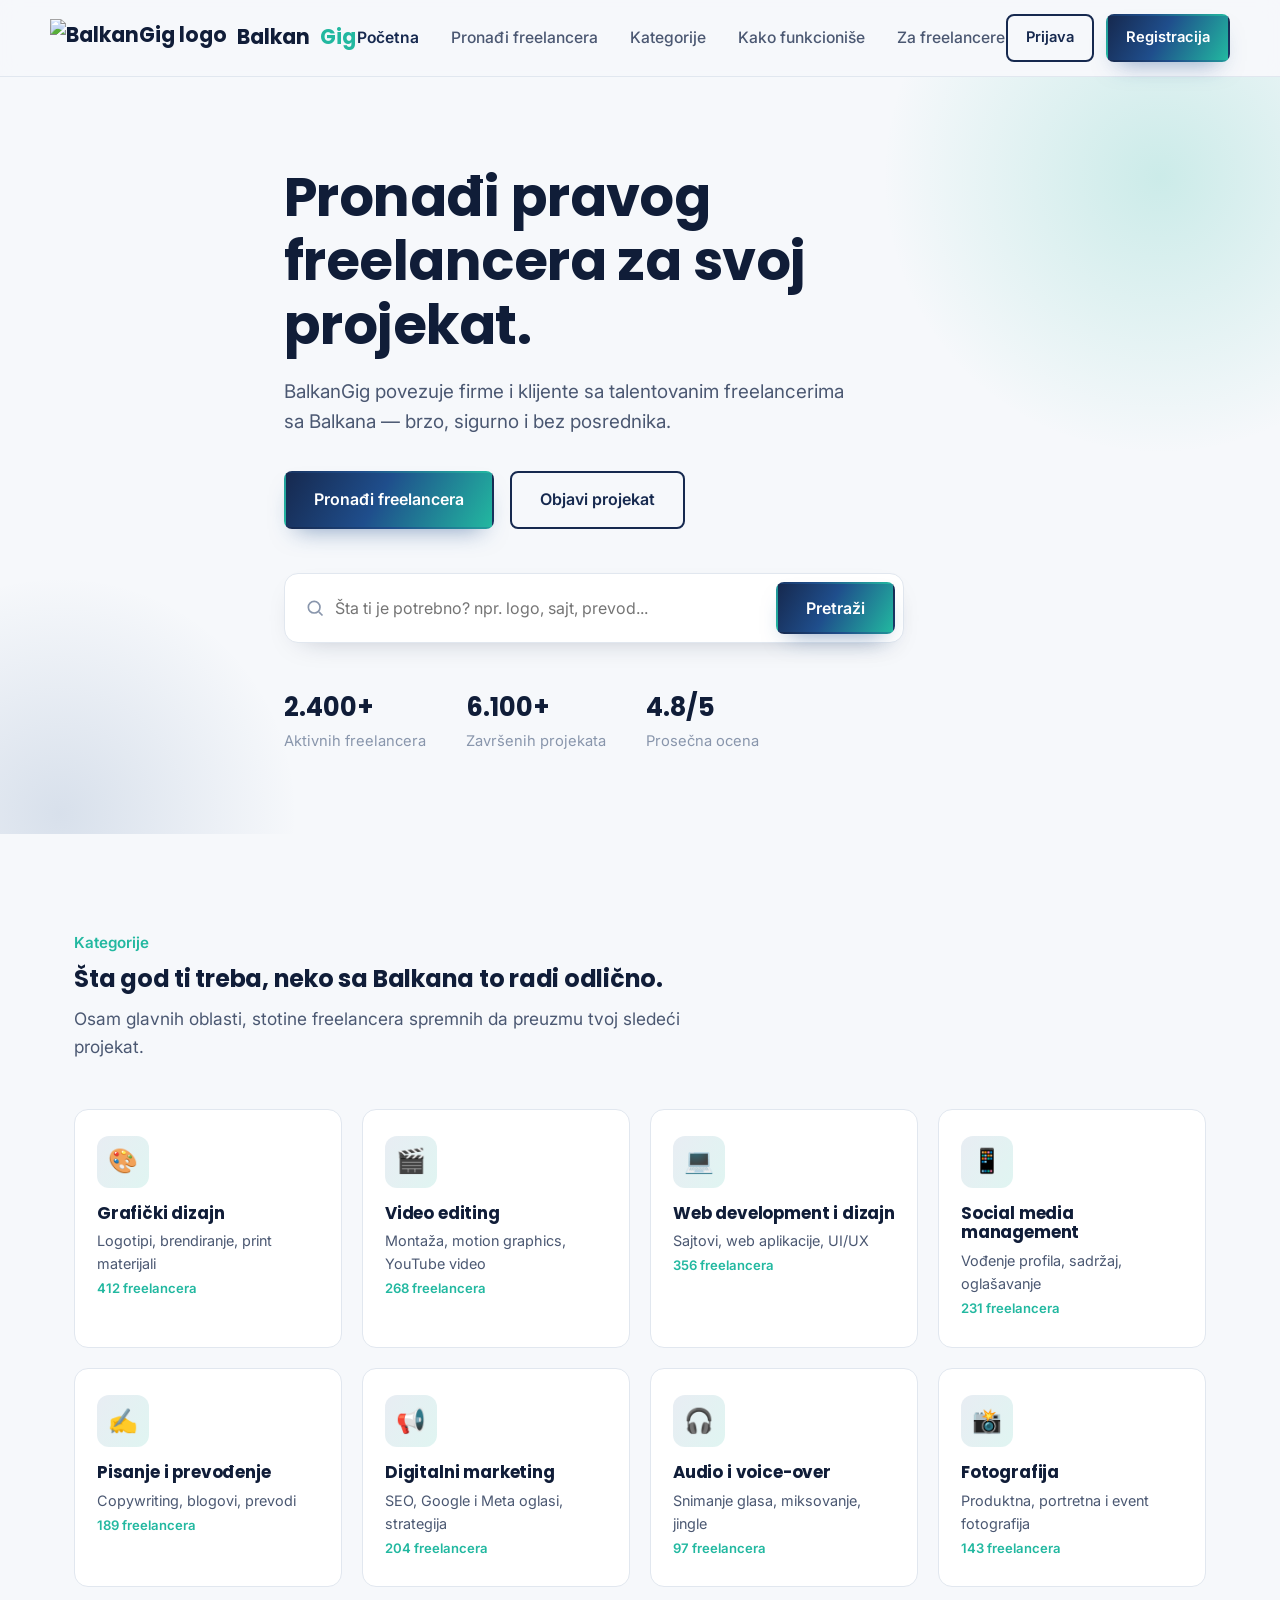
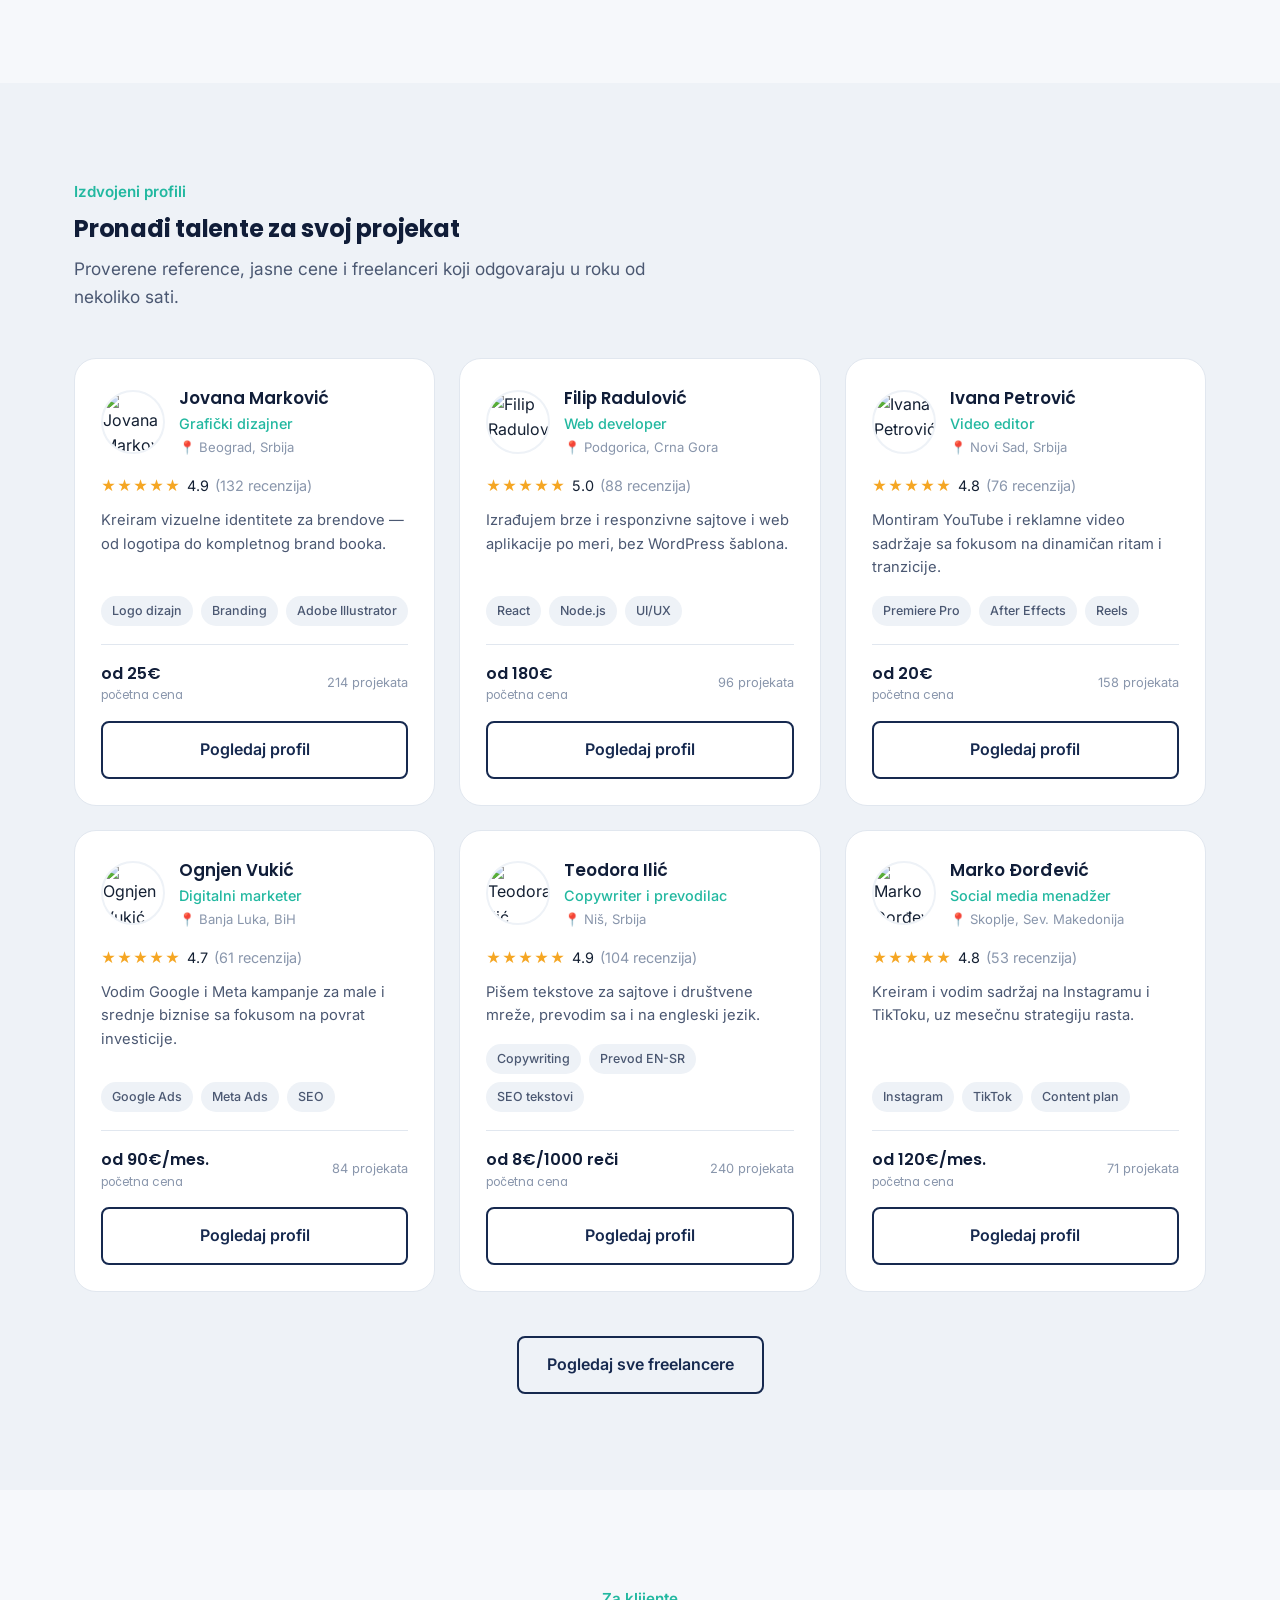
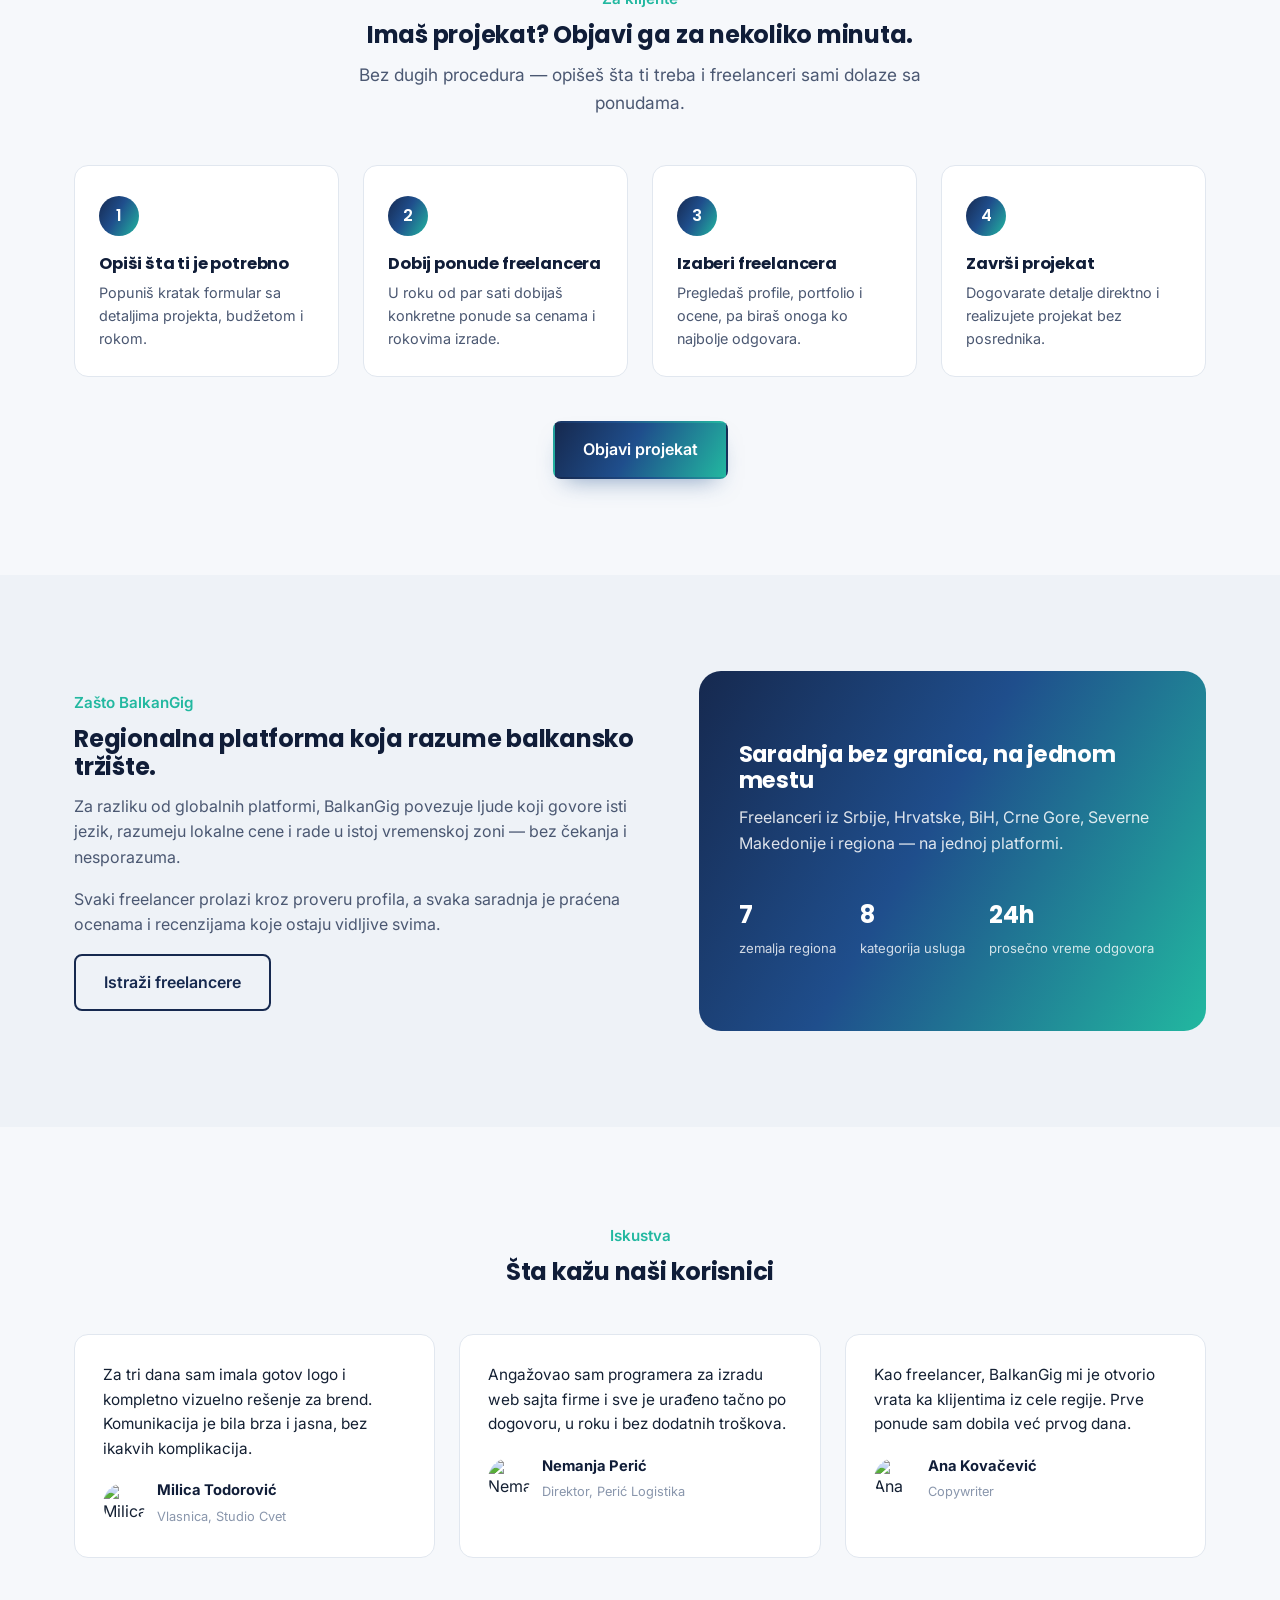
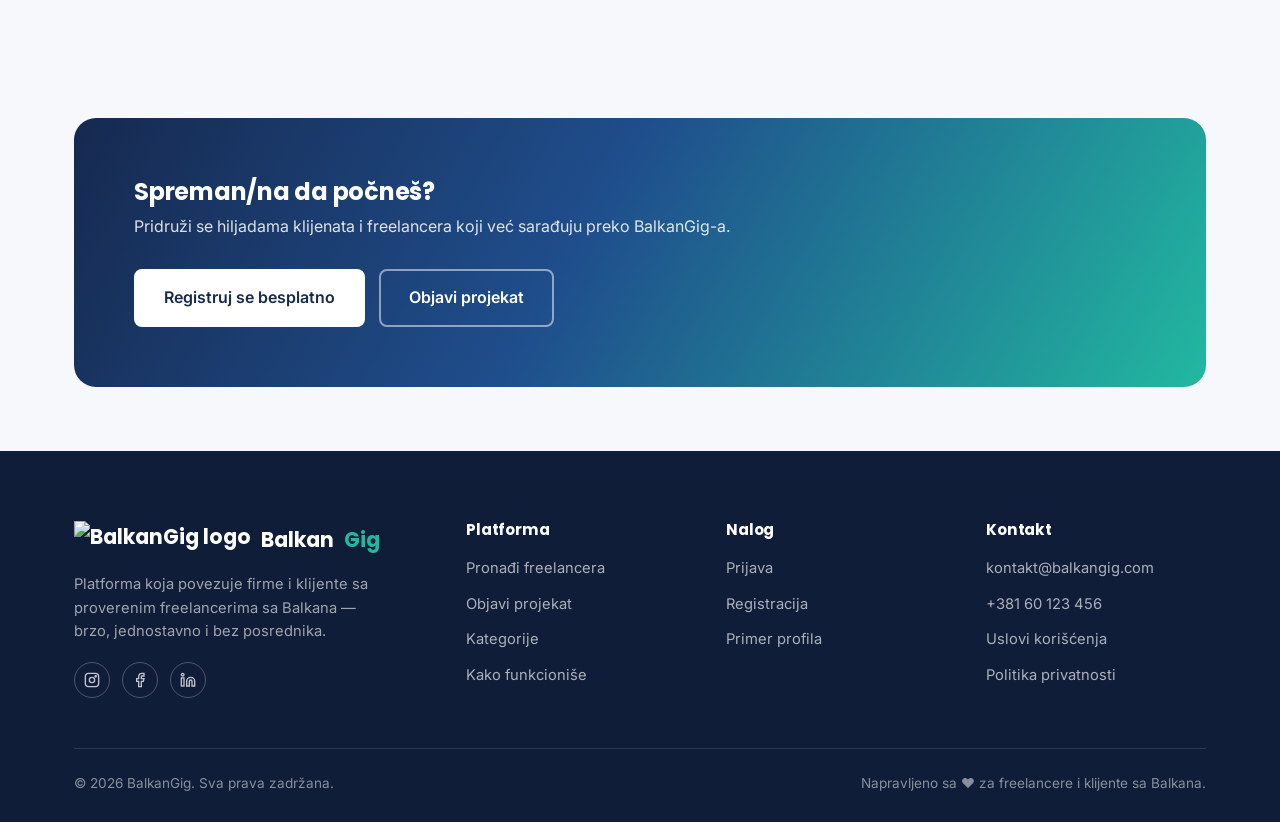
==== index.html @ bba0b4d0 "Add files via upload" ====
<!DOCTYPE html>
<html lang="sr">
<head>
<meta charset="UTF-8">
<meta name="viewport" content="width=device-width, initial-scale=1.0">
<title>BalkanGig — Pronađi pravog freelancera za svoj projekat</title>
<meta name="description" content="BalkanGig povezuje firme i klijente sa talentovanim freelancerima sa Balkana. Grafički dizajn, web development, marketing i mnogo više.">
<link rel="icon" href="assets/logo.jpg">
<link rel="preconnect" href="https://fonts.googleapis.com">
<link href="https://fonts.googleapis.com/css2?family=Inter:wght@400;500;600;700&family=Poppins:wght@500;600;700&display=swap" rel="stylesheet">
<link rel="stylesheet" href="style.css">
</head>
<body>

<header class="site-header">
  <div class="container nav">
    <a href="index.html" class="brand"><img src="assets/logo.jpg" alt="BalkanGig logo">Balkan<span>Gig</span></a>
    <nav class="nav-links">
      <a href="index.html" class="active">Početna</a>
      <a href="pronadji-freelancera.html">Pronađi freelancera</a>
      <a href="index.html#kategorije">Kategorije</a>
      <a href="index.html#kako-funkcionise">Kako funkcioniše</a>
      <a href="index.html#za-freelancere">Za freelancere</a>
    </nav>
    <div class="nav-actions">
      <a href="prijava.html" class="btn btn-outline btn-sm">Prijava</a>
      <a href="registracija.html" class="btn btn-primary btn-sm">Registracija</a>
    </div>
    <button class="hamburger" id="hamburgerBtn" aria-label="Otvori meni">
      <span></span><span></span><span></span>
    </button>
  </div>
</header>

<div class="mobile-nav" id="mobileNav">
  <div class="mobile-nav-top">
    <a href="index.html" class="brand"><img src="assets/logo.jpg" alt="BalkanGig logo">Balkan<span>Gig</span></a>
    <button class="mobile-nav-close" id="mobileNavClose" aria-label="Zatvori meni">&times;</button>
  </div>
  <a href="index.html">Početna</a>
  <a href="pronadji-freelancera.html">Pronađi freelancera</a>
  <a href="index.html#kategorije">Kategorije</a>
  <a href="index.html#kako-funkcionise">Kako funkcioniše</a>
  <a href="index.html#za-freelancere">Za freelancere</a>
  <div class="nav-actions">
    <a href="prijava.html" class="btn btn-outline">Prijava</a>
    <a href="registracija.html" class="btn btn-primary">Registracija</a>
  </div>
</div>

<!-- HERO -->
<section class="hero">
  <div class="container hero-inner">
    <h1>Pronađi pravog freelancera za svoj projekat.</h1>
    <p class="lead">BalkanGig povezuje firme i klijente sa talentovanim freelancerima sa Balkana — brzo, sigurno i bez posrednika.</p>
    <div class="hero-ctas">
      <a href="pronadji-freelancera.html" class="btn btn-primary">Pronađi freelancera</a>
      <a href="objavi-projekat.html" class="btn btn-outline">Objavi projekat</a>
    </div>
    <form class="search-box" id="heroSearchForm">
      <svg width="20" height="20" viewBox="0 0 24 24" fill="none" stroke="currentColor" stroke-width="2"><circle cx="11" cy="11" r="7"/><line x1="21" y1="21" x2="16.65" y2="16.65"/></svg>
      <input type="text" id="heroSearchInput" placeholder="Šta ti je potrebno? npr. logo, sajt, prevod...">
      <button type="submit" class="btn btn-primary">Pretraži</button>
    </form>
    <div class="hero-stats">
      <div><strong>2.400+</strong><span>Aktivnih freelancera</span></div>
      <div><strong>6.100+</strong><span>Završenih projekata</span></div>
      <div><strong>4.8/5</strong><span>Prosečna ocena</span></div>
    </div>
  </div>
</section>

<!-- KATEGORIJE -->
<section class="section" id="kategorije">
  <div class="container">
    <div class="section-head">
      <span class="kicker">Kategorije</span>
      <h2>Šta god ti treba, neko sa Balkana to radi odlično.</h2>
      <p>Osam glavnih oblasti, stotine freelancera spremnih da preuzmu tvoj sledeći projekat.</p>
    </div>
    <div class="cat-grid" id="categoryGrid">
      <!-- popunjeno iz script.js -->
    </div>
  </div>
</section>

<!-- FREELANCERI -->
<section class="section bg-alt" id="za-freelancere">
  <div class="container">
    <div class="section-head">
      <span class="kicker">Izdvojeni profili</span>
      <h2>Pronađi talente za svoj projekat</h2>
      <p>Proverene reference, jasne cene i freelanceri koji odgovaraju u roku od nekoliko sati.</p>
    </div>
    <div class="freelancer-grid" id="freelancerGrid">
      <!-- popunjeno iz script.js -->
    </div>
    <div class="grid-cta">
      <a href="pronadji-freelancera.html" class="btn btn-outline">Pogledaj sve freelancere</a>
    </div>
  </div>
</section>

<!-- KAKO FUNKCIONIŠE -->
<section class="section" id="kako-funkcionise">
  <div class="container">
    <div class="section-head center">
      <span class="kicker">Za klijente</span>
      <h2>Imaš projekat? Objavi ga za nekoliko minuta.</h2>
      <p>Bez dugih procedura — opišeš šta ti treba i freelanceri sami dolaze sa ponudama.</p>
    </div>
    <div class="steps">
      <div class="step-card">
        <div class="step-num">1</div>
        <h3>Opiši šta ti je potrebno</h3>
        <p>Popuniš kratak formular sa detaljima projekta, budžetom i rokom.</p>
      </div>
      <div class="step-card">
        <div class="step-num">2</div>
        <h3>Dobij ponude freelancera</h3>
        <p>U roku od par sati dobijaš konkretne ponude sa cenama i rokovima izrade.</p>
      </div>
      <div class="step-card">
        <div class="step-num">3</div>
        <h3>Izaberi freelancera</h3>
        <p>Pregledaš profile, portfolio i ocene, pa biraš onoga ko najbolje odgovara.</p>
      </div>
      <div class="step-card">
        <div class="step-num">4</div>
        <h3>Završi projekat</h3>
        <p>Dogovarate detalje direktno i realizujete projekat bez posrednika.</p>
      </div>
    </div>
    <div class="grid-cta">
      <a href="objavi-projekat.html" class="btn btn-primary">Objavi projekat</a>
    </div>
  </div>
</section>

<!-- SPLIT: zašto BalkanGig -->
<section class="section bg-alt">
  <div class="container split">
    <div>
      <span class="kicker">Zašto BalkanGig</span>
      <h2>Regionalna platforma koja razume balkansko tržište.</h2>
      <p>Za razliku od globalnih platformi, BalkanGig povezuje ljude koji govore isti jezik, razumeju lokalne cene i rade u istoj vremenskoj zoni — bez čekanja i nesporazuma.</p>
      <p>Svaki freelancer prolazi kroz proveru profila, a svaka saradnja je praćena ocenama i recenzijama koje ostaju vidljive svima.</p>
      <a href="pronadji-freelancera.html" class="btn btn-outline">Istraži freelancere</a>
    </div>
    <div class="split-media">
      <h3>Saradnja bez granica, na jednom mestu</h3>
      <p>Freelanceri iz Srbije, Hrvatske, BiH, Crne Gore, Severne Makedonije i regiona — na jednoj platformi.</p>
      <div class="mini-stat-row">
        <div class="mini-stat"><strong>7</strong><span>zemalja regiona</span></div>
        <div class="mini-stat"><strong>8</strong><span>kategorija usluga</span></div>
        <div class="mini-stat"><strong>24h</strong><span>prosečno vreme odgovora</span></div>
      </div>
    </div>
  </div>
</section>

<!-- TESTIMONIALS -->
<section class="section">
  <div class="container">
    <div class="section-head center">
      <span class="kicker">Iskustva</span>
      <h2>Šta kažu naši korisnici</h2>
    </div>
    <div class="testi-grid">
      <div class="testi-card">
        <p class="testi-quote">Za tri dana sam imala gotov logo i kompletno vizuelno rešenje za brend. Komunikacija je bila brza i jasna, bez ikakvih komplikacija.</p>
        <div class="testi-person">
          <img src="https://i.pravatar.cc/80?img=32" alt="Milica Todorović">
          <div><strong>Milica Todorović</strong><span>Vlasnica, Studio Cvet</span></div>
        </div>
      </div>
      <div class="testi-card">
        <p class="testi-quote">Angažovao sam programera za izradu web sajta firme i sve je urađeno tačno po dogovoru, u roku i bez dodatnih troškova.</p>
        <div class="testi-person">
          <img src="https://i.pravatar.cc/80?img=15" alt="Nemanja Perić">
          <div><strong>Nemanja Perić</strong><span>Direktor, Perić Logistika</span></div>
        </div>
      </div>
      <div class="testi-card">
        <p class="testi-quote">Kao freelancer, BalkanGig mi je otvorio vrata ka klijentima iz cele regije. Prve ponude sam dobila već prvog dana.</p>
        <div class="testi-person">
          <img src="https://i.pravatar.cc/80?img=47" alt="Ana Kovačević">
          <div><strong>Ana Kovačević</strong><span>Copywriter</span></div>
        </div>
      </div>
    </div>
  </div>
</section>

<!-- CTA BANNER -->
<section class="section-tight">
  <div class="container">
    <div class="cta-banner">
      <div>
        <h2>Spreman/na da počneš?</h2>
        <p>Pridruži se hiljadama klijenata i freelancera koji već sarađuju preko BalkanGig-a.</p>
      </div>
      <div style="display:flex; gap:14px; flex-wrap:wrap;">
        <a href="registracija.html" class="btn btn-light">Registruj se besplatno</a>
        <a href="objavi-projekat.html" class="btn btn-outline" style="border-color:rgba(255,255,255,0.5); color:#fff;">Objavi projekat</a>
      </div>
    </div>
  </div>
</section>

<footer class="site-footer">
  <div class="container">
    <div class="footer-grid">
      <div class="footer-brand">
        <a href="index.html" class="brand"><img src="assets/logo.jpg" alt="BalkanGig logo">Balkan<span>Gig</span></a>
        <p>Platforma koja povezuje firme i klijente sa proverenim freelancerima sa Balkana — brzo, jednostavno i bez posrednika.</p>
        <div class="socials">
          <a href="#" aria-label="Instagram">
            <svg width="16" height="16" viewBox="0 0 24 24" fill="none" stroke="currentColor" stroke-width="2"><rect x="2" y="2" width="20" height="20" rx="5"/><circle cx="12" cy="12" r="4"/><circle cx="17.5" cy="6.5" r="1"/></svg>
          </a>
          <a href="#" aria-label="Facebook">
            <svg width="16" height="16" viewBox="0 0 24 24" fill="none" stroke="currentColor" stroke-width="2"><path d="M18 2h-3a5 5 0 0 0-5 5v3H7v4h3v8h4v-8h3l1-4h-4V7a1 1 0 0 1 1-1h3z"/></svg>
          </a>
          <a href="#" aria-label="LinkedIn">
            <svg width="16" height="16" viewBox="0 0 24 24" fill="none" stroke="currentColor" stroke-width="2"><path d="M16 8a6 6 0 0 1 6 6v7h-4v-7a2 2 0 0 0-2-2 2 2 0 0 0-2 2v7h-4v-7a6 6 0 0 1 6-6z"/><rect x="2" y="9" width="4" height="12"/><circle cx="4" cy="4" r="2"/></svg>
          </a>
        </div>
      </div>
      <div class="footer-col">
        <h4>Platforma</h4>
        <ul>
          <li><a href="pronadji-freelancera.html">Pronađi freelancera</a></li>
          <li><a href="objavi-projekat.html">Objavi projekat</a></li>
          <li><a href="index.html#kategorije">Kategorije</a></li>
          <li><a href="index.html#kako-funkcionise">Kako funkcioniše</a></li>
        </ul>
      </div>
      <div class="footer-col">
        <h4>Nalog</h4>
        <ul>
          <li><a href="prijava.html">Prijava</a></li>
          <li><a href="registracija.html">Registracija</a></li>
          <li><a href="profil-freelancera.html">Primer profila</a></li>
        </ul>
      </div>
      <div class="footer-col">
        <h4>Kontakt</h4>
        <ul>
          <li><a href="mailto:kontakt@balkangig.com">kontakt@balkangig.com</a></li>
          <li><a href="tel:+38160123456">+381 60 123 456</a></li>
          <li><a href="#">Uslovi korišćenja</a></li>
          <li><a href="#">Politika privatnosti</a></li>
        </ul>
      </div>
    </div>
    <div class="footer-bottom">
      <span>© 2026 BalkanGig. Sva prava zadržana.</span>
      <span>Napravljeno sa ❤ za freelancere i klijente sa Balkana.</span>
    </div>
  </div>
</footer>

<script src="script.js"></script>
</body>
</html>
---- style.css ----
/* =========================================================
   BalkanGig — stylesheet
   Tokens su izvedeni iz logotipa: tamnoplava -> zelena
   ========================================================= */

:root {
  --navy-deep: #101d38;
  --navy: #16294f;
  --blue: #1f4e8c;
  --blue-soft: #3a6fb0;
  --teal: #22b8a0;
  --teal-light: #4fe0c4;
  --ink: #142033;
  --ink-soft: #4b5872;
  --mist: #8996ac;
  --bg: #f6f8fb;
  --bg-alt: #eef2f7;
  --line: #e1e7ef;
  --white: #ffffff;
  --gradient: linear-gradient(120deg, var(--navy) 0%, var(--blue) 45%, var(--teal) 100%);
  --gradient-soft: linear-gradient(120deg, rgba(31, 78, 140, 0.10) 0%, rgba(34, 184, 160, 0.14) 100%);
  --shadow-card: 0 10px 30px -18px rgba(16, 29, 56, 0.35);
  --shadow-lift: 0 20px 45px -20px rgba(16, 29, 56, 0.45);
  --radius-s: 8px;
  --radius-m: 14px;
  --radius-l: 22px;
  --maxw: 1180px;
}

* { box-sizing: border-box; }
html { scroll-behavior: smooth; }

body {
  margin: 0;
  font-family: 'Inter', -apple-system, BlinkMacSystemFont, 'Segoe UI', sans-serif;
  color: var(--ink);
  background: var(--bg);
  line-height: 1.6;
  -webkit-font-smoothing: antialiased;
}

h1, h2, h3, h4 {
  font-family: 'Poppins', 'Inter', sans-serif;
  color: var(--navy-deep);
  margin: 0 0 .5em;
  line-height: 1.18;
  letter-spacing: -0.01em;
}

p { margin: 0 0 1em; color: var(--ink-soft); }
a { color: inherit; text-decoration: none; }
ul { list-style: none; margin: 0; padding: 0; }
img { max-width: 100%; display: block; }
button { font-family: inherit; cursor: pointer; }

.container {
  max-width: var(--maxw);
  margin: 0 auto;
  padding: 0 24px;
}

.section {
  padding: 96px 0;
}
.section-tight { padding: 64px 0; }
.bg-alt { background: var(--bg-alt); }

.section-head {
  max-width: 620px;
  margin-bottom: 48px;
}
.section-head.center { margin-left: auto; margin-right: auto; text-align: center; }
.section-head p { font-size: 1.08rem; }

.kicker {
  display: inline-block;
  color: var(--teal);
  font-weight: 600;
  font-size: 0.95rem;
  margin-bottom: 10px;
}

/* ---------- Buttons ---------- */
.btn {
  display: inline-flex;
  align-items: center;
  justify-content: center;
  gap: 8px;
  padding: 14px 28px;
  border-radius: var(--radius-s);
  font-weight: 600;
  font-size: 1rem;
  border: 2px solid transparent;
  transition: transform .18s ease, box-shadow .18s ease, background .18s ease, color .18s ease;
  white-space: nowrap;
}
.btn-primary {
  background: var(--gradient);
  color: var(--white);
  box-shadow: 0 12px 24px -12px rgba(31, 78, 140, 0.55);
}
.btn-primary:hover { transform: translateY(-2px); box-shadow: 0 16px 30px -12px rgba(31, 78, 140, 0.65); }
.btn-outline {
  background: transparent;
  border-color: var(--navy);
  color: var(--navy);
}
.btn-outline:hover { background: var(--navy); color: var(--white); transform: translateY(-2px); }
.btn-light {
  background: var(--white);
  color: var(--navy);
  border-color: var(--white);
}
.btn-light:hover { transform: translateY(-2px); box-shadow: var(--shadow-card); }
.btn-sm { padding: 10px 18px; font-size: .92rem; }
.btn-block { width: 100%; }

/* ---------- Header / Nav ---------- */
.site-header {
  position: sticky;
  top: 0;
  z-index: 200;
  background: rgba(246, 248, 251, 0.88);
  backdrop-filter: blur(10px);
  border-bottom: 1px solid var(--line);
}
.nav {
  display: flex;
  align-items: center;
  justify-content: space-between;
  padding: 14px 0;
}
.brand {
  display: flex;
  align-items: center;
  gap: 10px;
  font-family: 'Poppins', sans-serif;
  font-weight: 700;
  font-size: 1.28rem;
  color: var(--navy-deep);
}
.brand img { height: 38px; width: auto; }
.brand span { color: var(--teal); }

.nav-links {
  display: flex;
  align-items: center;
  gap: 32px;
}
.nav-links a {
  font-weight: 500;
  color: var(--ink-soft);
  font-size: .98rem;
  position: relative;
  padding: 4px 0;
  transition: color .15s ease;
}
.nav-links a:hover { color: var(--navy); }
.nav-links a.active { color: var(--navy); font-weight: 600; }

.nav-actions { display: flex; align-items: center; gap: 12px; }

.hamburger {
  display: none;
  flex-direction: column;
  gap: 5px;
  background: none;
  border: none;
  padding: 6px;
}
.hamburger span {
  width: 24px;
  height: 2px;
  background: var(--navy-deep);
  border-radius: 2px;
  transition: transform .2s ease, opacity .2s ease;
}

/* ---------- Hero ---------- */
.hero {
  position: relative;
  overflow: hidden;
  padding: 88px 0 80px;
}
.hero::before {
  content: "";
  position: absolute;
  top: -180px; right: -160px;
  width: 560px; height: 560px;
  background: radial-gradient(circle at center, rgba(34,184,160,0.20), transparent 70%);
  z-index: 0;
}
.hero::after {
  content: "";
  position: absolute;
  bottom: -220px; left: -180px;
  width: 480px; height: 480px;
  background: radial-gradient(circle at center, rgba(31,78,140,0.14), transparent 70%);
  z-index: 0;
}
.hero-inner { position: relative; z-index: 1; max-width: 760px; }
.hero h1 {
  font-size: clamp(2.3rem, 4.4vw, 3.4rem);
  margin-bottom: 20px;
}
.hero .lead {
  font-size: 1.18rem;
  color: var(--ink-soft);
  max-width: 560px;
  margin-bottom: 34px;
}
.hero-ctas { display: flex; gap: 16px; flex-wrap: wrap; margin-bottom: 44px; }

.search-box {
  display: flex;
  align-items: center;
  gap: 10px;
  background: var(--white);
  border: 1px solid var(--line);
  border-radius: var(--radius-m);
  padding: 8px 8px 8px 20px;
  max-width: 620px;
  box-shadow: var(--shadow-card);
}
.search-box input {
  border: none;
  outline: none;
  flex: 1;
  font-size: 1rem;
  font-family: inherit;
  background: transparent;
  padding: 12px 0;
}
.search-box svg { flex-shrink: 0; color: var(--mist); }
.search-box .btn { flex-shrink: 0; }

.hero-stats {
  display: flex;
  gap: 40px;
  margin-top: 44px;
  flex-wrap: wrap;
}
.hero-stats div strong {
  display: block;
  font-family: 'Poppins', sans-serif;
  font-size: 1.6rem;
  color: var(--navy-deep);
}
.hero-stats div span { color: var(--mist); font-size: .92rem; }

/* ---------- Categories ---------- */
.cat-grid {
  display: grid;
  grid-template-columns: repeat(4, 1fr);
  gap: 20px;
}
.cat-card {
  background: var(--white);
  border: 1px solid var(--line);
  border-radius: var(--radius-m);
  padding: 26px 22px;
  transition: transform .18s ease, box-shadow .18s ease, border-color .18s ease;
}
.cat-card:hover {
  transform: translateY(-4px);
  box-shadow: var(--shadow-card);
  border-color: transparent;
}
.cat-icon {
  width: 52px; height: 52px;
  border-radius: 12px;
  display: flex; align-items: center; justify-content: center;
  font-size: 1.5rem;
  background: var(--gradient-soft);
  margin-bottom: 16px;
}
.cat-card h3 { font-size: 1.05rem; margin-bottom: 6px; }
.cat-card p { font-size: .9rem; margin-bottom: 0; }
.cat-card .cat-count { font-size: .82rem; color: var(--teal); font-weight: 600; }

/* ---------- Freelancer cards ---------- */
.freelancer-grid {
  display: grid;
  grid-template-columns: repeat(3, 1fr);
  gap: 24px;
}
.fl-card {
  background: var(--white);
  border: 1px solid var(--line);
  border-radius: var(--radius-l);
  padding: 26px;
  transition: transform .18s ease, box-shadow .18s ease;
  display: flex;
  flex-direction: column;
}
.fl-card:hover { transform: translateY(-5px); box-shadow: var(--shadow-lift); }
.fl-top { display: flex; gap: 14px; align-items: center; margin-bottom: 16px; }
.fl-avatar {
  width: 64px; height: 64px;
  border-radius: 50%;
  object-fit: cover;
  flex-shrink: 0;
  border: 2px solid var(--bg-alt);
}
.fl-name { font-family: 'Poppins', sans-serif; font-weight: 600; font-size: 1.05rem; color: var(--navy-deep); }
.fl-role { color: var(--teal); font-size: .9rem; font-weight: 500; }
.fl-loc { color: var(--mist); font-size: .82rem; margin-top: 2px; display: flex; align-items: center; gap: 4px; }

.fl-rating { display: flex; align-items: center; gap: 6px; margin-bottom: 12px; font-size: .9rem; }
.stars { color: #f5a623; letter-spacing: 1px; }
.fl-rating .count { color: var(--mist); }

.fl-desc { font-size: .92rem; margin-bottom: 16px; flex: 1; }

.fl-tags { display: flex; gap: 8px; flex-wrap: wrap; margin-bottom: 18px; }
.tag {
  background: var(--bg-alt);
  color: var(--ink-soft);
  font-size: .78rem;
  padding: 5px 11px;
  border-radius: 20px;
  font-weight: 500;
}

.fl-footer {
  display: flex;
  align-items: center;
  justify-content: space-between;
  border-top: 1px solid var(--line);
  padding-top: 16px;
}
.fl-price { font-family: 'Poppins', sans-serif; font-weight: 600; color: var(--navy-deep); }
.fl-price span { display: block; font-size: .74rem; color: var(--mist); font-weight: 400; }
.fl-done { font-size: .8rem; color: var(--mist); }

.grid-cta { text-align: center; margin-top: 44px; }

/* ---------- Steps (klijenti) ---------- */
.steps {
  display: grid;
  grid-template-columns: repeat(4, 1fr);
  gap: 24px;
  counter-reset: step;
}
.step-card {
  position: relative;
  background: var(--white);
  border: 1px solid var(--line);
  border-radius: var(--radius-m);
  padding: 30px 24px 26px;
}
.step-num {
  width: 40px; height: 40px;
  border-radius: 50%;
  background: var(--gradient);
  color: var(--white);
  display: flex; align-items: center; justify-content: center;
  font-family: 'Poppins', sans-serif;
  font-weight: 600;
  margin-bottom: 18px;
}
.step-card h3 { font-size: 1.02rem; margin-bottom: 8px; }
.step-card p { font-size: .9rem; margin-bottom: 0; }

.split {
  display: grid;
  grid-template-columns: 1.05fr 0.95fr;
  gap: 64px;
  align-items: center;
}
.split-media {
  background: var(--gradient);
  border-radius: var(--radius-l);
  padding: 40px;
  color: var(--white);
  position: relative;
  overflow: hidden;
  min-height: 360px;
  display: flex;
  flex-direction: column;
  justify-content: center;
}
.split-media h3 { color: var(--white); font-size: 1.4rem; }
.split-media p { color: rgba(255,255,255,0.85); }
.mini-stat-row { display: flex; gap: 24px; margin-top: 24px; }
.mini-stat strong { display: block; font-family: 'Poppins', sans-serif; font-size: 1.5rem; }
.mini-stat span { font-size: .82rem; color: rgba(255,255,255,0.8); }

/* ---------- Forms ---------- */
.form-card {
  background: var(--white);
  border: 1px solid var(--line);
  border-radius: var(--radius-l);
  padding: 36px;
  box-shadow: var(--shadow-card);
}
.form-grid { display: grid; grid-template-columns: 1fr 1fr; gap: 18px; }
.form-grid .full { grid-column: 1 / -1; }
.field { display: flex; flex-direction: column; gap: 7px; margin-bottom: 18px; }
.field label { font-size: .9rem; font-weight: 600; color: var(--navy-deep); }
.field label .opt { color: var(--mist); font-weight: 400; }
.field input,
.field select,
.field textarea {
  border: 1px solid var(--line);
  border-radius: var(--radius-s);
  padding: 12px 14px;
  font-family: inherit;
  font-size: .96rem;
  background: var(--bg);
  transition: border-color .15s ease, box-shadow .15s ease;
  color: var(--ink);
}
.field input:focus,
.field select:focus,
.field textarea:focus {
  outline: none;
  border-color: var(--teal);
  box-shadow: 0 0 0 3px rgba(34, 184, 160, 0.18);
  background: var(--white);
}
.field textarea { resize: vertical; min-height: 110px; }
.field small { color: var(--mist); font-size: .8rem; }
.form-note { font-size: .85rem; color: var(--mist); margin-top: 14px; }
.form-success {
  display: none;
  align-items: center;
  gap: 12px;
  background: rgba(34,184,160,0.12);
  border: 1px solid rgba(34,184,160,0.35);
  color: #0f6e5c;
  padding: 16px 18px;
  border-radius: var(--radius-s);
  margin-bottom: 20px;
  font-weight: 500;
  font-size: .94rem;
}
.form-success.show { display: flex; }

.forms-page-head { text-align: center; max-width: 640px; margin: 0 auto 48px; }
.forms-tabs {
  display: flex;
  justify-content: center;
  gap: 10px;
  margin-bottom: 40px;
}
.forms-tabs button {
  background: var(--white);
  border: 1px solid var(--line);
  padding: 12px 22px;
  border-radius: 30px;
  font-weight: 600;
  color: var(--ink-soft);
  transition: all .18s ease;
}
.forms-tabs button.active {
  background: var(--gradient);
  border-color: transparent;
  color: var(--white);
}
.form-panel { display: none; max-width: 760px; margin: 0 auto; }
.form-panel.active { display: block; }

/* ---------- Testimonials ---------- */
.testi-grid { display: grid; grid-template-columns: repeat(3,1fr); gap: 24px; }
.testi-card {
  background: var(--white);
  border-radius: var(--radius-m);
  border: 1px solid var(--line);
  padding: 28px;
}
.testi-quote { font-style: normal; color: var(--ink); font-size: .96rem; margin-bottom: 18px; }
.testi-person { display: flex; align-items: center; gap: 12px; }
.testi-person img { width: 42px; height: 42px; border-radius: 50%; object-fit: cover; }
.testi-person strong { display: block; font-size: .92rem; color: var(--navy-deep); }
.testi-person span { font-size: .8rem; color: var(--mist); }

/* ---------- CTA banner ---------- */
.cta-banner {
  background: var(--gradient);
  border-radius: var(--radius-l);
  padding: 60px;
  color: var(--white);
  display: flex;
  align-items: center;
  justify-content: space-between;
  gap: 30px;
  flex-wrap: wrap;
}
.cta-banner h2 { color: var(--white); margin-bottom: 8px; }
.cta-banner p { color: rgba(255,255,255,0.85); margin-bottom: 0; }
.cta-banner .btn-light:hover { color: var(--navy); }

/* ---------- Footer ---------- */
.site-footer {
  background: var(--navy-deep);
  color: rgba(255,255,255,0.75);
  padding: 70px 0 28px;
}
.footer-grid {
  display: grid;
  grid-template-columns: 1.6fr 1fr 1fr 1fr;
  gap: 40px;
  margin-bottom: 50px;
}
.footer-brand .brand { color: var(--white); margin-bottom: 14px; }
.footer-brand p { color: rgba(255,255,255,0.6); max-width: 300px; font-size: .92rem; }
.footer-col h4 { color: var(--white); font-size: .95rem; margin-bottom: 16px; }
.footer-col ul li { margin-bottom: 10px; }
.footer-col a { color: rgba(255,255,255,0.65); font-size: .92rem; transition: color .15s ease; }
.footer-col a:hover { color: var(--teal-light); }
.socials { display: flex; gap: 12px; margin-top: 18px; }
.socials a {
  width: 36px; height: 36px;
  border-radius: 50%;
  border: 1px solid rgba(255,255,255,0.25);
  display: flex; align-items: center; justify-content: center;
  transition: background .15s ease, border-color .15s ease;
}
.socials a:hover { background: var(--teal); border-color: var(--teal); }
.footer-bottom {
  border-top: 1px solid rgba(255,255,255,0.12);
  padding-top: 24px;
  display: flex;
  justify-content: space-between;
  flex-wrap: wrap;
  gap: 12px;
  font-size: .85rem;
  color: rgba(255,255,255,0.5);
}

/* ---------- Profile page ---------- */
.profile-hero {
  background: var(--gradient);
  padding: 60px 0 100px;
  color: var(--white);
}
.profile-hero .container { display: flex; gap: 26px; align-items: flex-end; flex-wrap: wrap; }
.profile-avatar {
  width: 128px; height: 128px;
  border-radius: 50%;
  object-fit: cover;
  border: 4px solid rgba(255,255,255,0.4);
}
.profile-hero h1 { color: var(--white); margin-bottom: 4px; }
.profile-hero .role { color: rgba(255,255,255,0.85); font-weight: 500; margin-bottom: 6px; }
.profile-hero .meta { display: flex; gap: 18px; flex-wrap: wrap; font-size: .9rem; color: rgba(255,255,255,0.8); }

.profile-body {
  display: grid;
  grid-template-columns: 2fr 1fr;
  gap: 40px;
  margin-top: -60px;
}
.profile-card {
  background: var(--white);
  border-radius: var(--radius-l);
  padding: 32px;
  box-shadow: var(--shadow-card);
  margin-bottom: 26px;
}
.profile-card h2 { font-size: 1.2rem; margin-bottom: 16px; }
.skills-list { display: flex; flex-wrap: wrap; gap: 10px; }
.skills-list .tag { background: var(--gradient-soft); color: var(--blue); }

.portfolio-grid { display: grid; grid-template-columns: repeat(3, 1fr); gap: 14px; }
.portfolio-grid > div {
  border-radius: var(--radius-s);
  overflow: hidden;
  aspect-ratio: 4/3;
  background: var(--gradient-soft);
  display: flex; align-items: center; justify-content: center;
  font-size: 1.8rem;
  color: var(--blue);
  font-weight: 600;
}
.review-item { border-bottom: 1px solid var(--line); padding: 16px 0; }
.review-item:last-child { border: none; padding-bottom: 0; }
.review-top { display: flex; justify-content: space-between; margin-bottom: 6px; align-items: center; }
.review-top strong { color: var(--navy-deep); font-size: .95rem; }
.review-date { color: var(--mist); font-size: .8rem; }

.sidebar-price { text-align: center; }
.sidebar-price .amount { font-family: 'Poppins', sans-serif; font-size: 2rem; color: var(--navy-deep); font-weight: 700; }
.sidebar-price .amount span { font-size: .95rem; color: var(--mist); font-weight: 400; }
.info-row { display: flex; justify-content: space-between; font-size: .9rem; padding: 10px 0; border-bottom: 1px solid var(--line); }
.info-row:last-child { border: none; }
.info-row span:first-child { color: var(--mist); }
.info-row span:last-child { font-weight: 600; color: var(--navy-deep); }

/* ---------- Listing page (filters) ---------- */
.listing-layout { display: grid; grid-template-columns: 280px 1fr; gap: 32px; align-items: flex-start; }
.filters {
  background: var(--white);
  border: 1px solid var(--line);
  border-radius: var(--radius-m);
  padding: 26px;
  position: sticky;
  top: 90px;
}
.filters h3 { font-size: 1rem; margin-bottom: 18px; }
.filter-group { margin-bottom: 22px; }
.filter-group label {
  display: flex;
  align-items: center;
  gap: 8px;
  font-size: .92rem;
  color: var(--ink-soft);
  margin-bottom: 10px;
  cursor: pointer;
}
.filter-group input[type="checkbox"],
.filter-group input[type="radio"] { accent-color: var(--teal); width: 16px; height: 16px; }
.listing-top { display: flex; justify-content: space-between; align-items: center; margin-bottom: 24px; flex-wrap: wrap; gap: 12px; }
.listing-top select {
  border: 1px solid var(--line);
  border-radius: var(--radius-s);
  padding: 9px 12px;
  background: var(--white);
}
.listing-grid { display: grid; grid-template-columns: repeat(2, 1fr); gap: 22px; }
.empty-state { text-align: center; padding: 60px 20px; color: var(--mist); display: none; }
.empty-state.show { display: block; }

/* ---------- Auth pages ---------- */
.auth-wrap {
  min-height: calc(100vh - 300px);
  display: flex;
  align-items: center;
  justify-content: center;
  padding: 70px 20px;
}
.auth-card {
  width: 100%;
  max-width: 440px;
  background: var(--white);
  border: 1px solid var(--line);
  border-radius: var(--radius-l);
  padding: 42px;
  box-shadow: var(--shadow-card);
}
.auth-card h1 { font-size: 1.6rem; text-align: center; }
.auth-sub { text-align: center; margin-bottom: 30px; }
.auth-switch { text-align: center; margin-top: 18px; font-size: .92rem; }
.auth-switch a { color: var(--teal); font-weight: 600; }
.auth-divider { display: flex; align-items: center; gap: 12px; color: var(--mist); font-size: .85rem; margin: 22px 0; }
.auth-divider::before, .auth-divider::after { content: ""; flex: 1; height: 1px; background: var(--line); }
.role-toggle { display: flex; gap: 10px; margin-bottom: 22px; }
.role-toggle button {
  flex: 1;
  padding: 11px;
  border-radius: var(--radius-s);
  border: 1px solid var(--line);
  background: var(--bg);
  font-weight: 600;
  color: var(--ink-soft);
}
.role-toggle button.active { background: var(--gradient); color: var(--white); border-color: transparent; }

/* ---------- Utilities ---------- */
.reveal { opacity: 0; transform: translateY(16px); transition: opacity .5s ease, transform .5s ease; }
.reveal.in { opacity: 1; transform: none; }

/* ---------- Responsive ---------- */
@media (max-width: 980px) {
  .cat-grid { grid-template-columns: repeat(2, 1fr); }
  .freelancer-grid { grid-template-columns: repeat(2, 1fr); }
  .steps { grid-template-columns: repeat(2, 1fr); }
  .split { grid-template-columns: 1fr; }
  .footer-grid { grid-template-columns: 1fr 1fr; }
  .profile-body { grid-template-columns: 1fr; margin-top: 30px; }
  .listing-layout { grid-template-columns: 1fr; }
  .filters { position: static; }
  .testi-grid { grid-template-columns: 1fr; }
}

@media (max-width: 720px) {
  .nav-links { display: none; }
  .nav-actions .btn-outline { display: none; }
  .hamburger { display: flex; }
  .section { padding: 64px 0; }
  .cat-grid { grid-template-columns: 1fr 1fr; }
  .freelancer-grid { grid-template-columns: 1fr; }
  .steps { grid-template-columns: 1fr; }
  .form-grid { grid-template-columns: 1fr; }
  .cta-banner { flex-direction: column; text-align: center; padding: 40px 28px; }
  .footer-grid { grid-template-columns: 1fr 1fr; gap: 30px; }
  .listing-grid { grid-template-columns: 1fr; }
  .hero { padding: 56px 0 60px; }
  .profile-hero .container { flex-direction: column; align-items: flex-start; }
  .search-box { flex-wrap: wrap; padding: 16px; }
  .search-box .btn { width: 100%; }
}

/* Mobile nav drawer */
.mobile-nav {
  position: fixed;
  inset: 0;
  background: var(--white);
  z-index: 300;
  padding: 24px;
  transform: translateX(100%);
  transition: transform .25s ease;
  display: flex;
  flex-direction: column;
}
.mobile-nav.open { transform: translateX(0); }
.mobile-nav-top { display: flex; justify-content: space-between; align-items: center; margin-bottom: 30px; }
.mobile-nav-close { background: none; border: none; font-size: 1.6rem; color: var(--navy-deep); }
.mobile-nav a {
  display: block;
  padding: 16px 0;
  font-size: 1.1rem;
  font-weight: 600;
  color: var(--navy-deep);
  border-bottom: 1px solid var(--line);
}
.mobile-nav .nav-actions { flex-direction: column; margin-top: 24px; }
.mobile-nav .nav-actions .btn { width: 100%; }
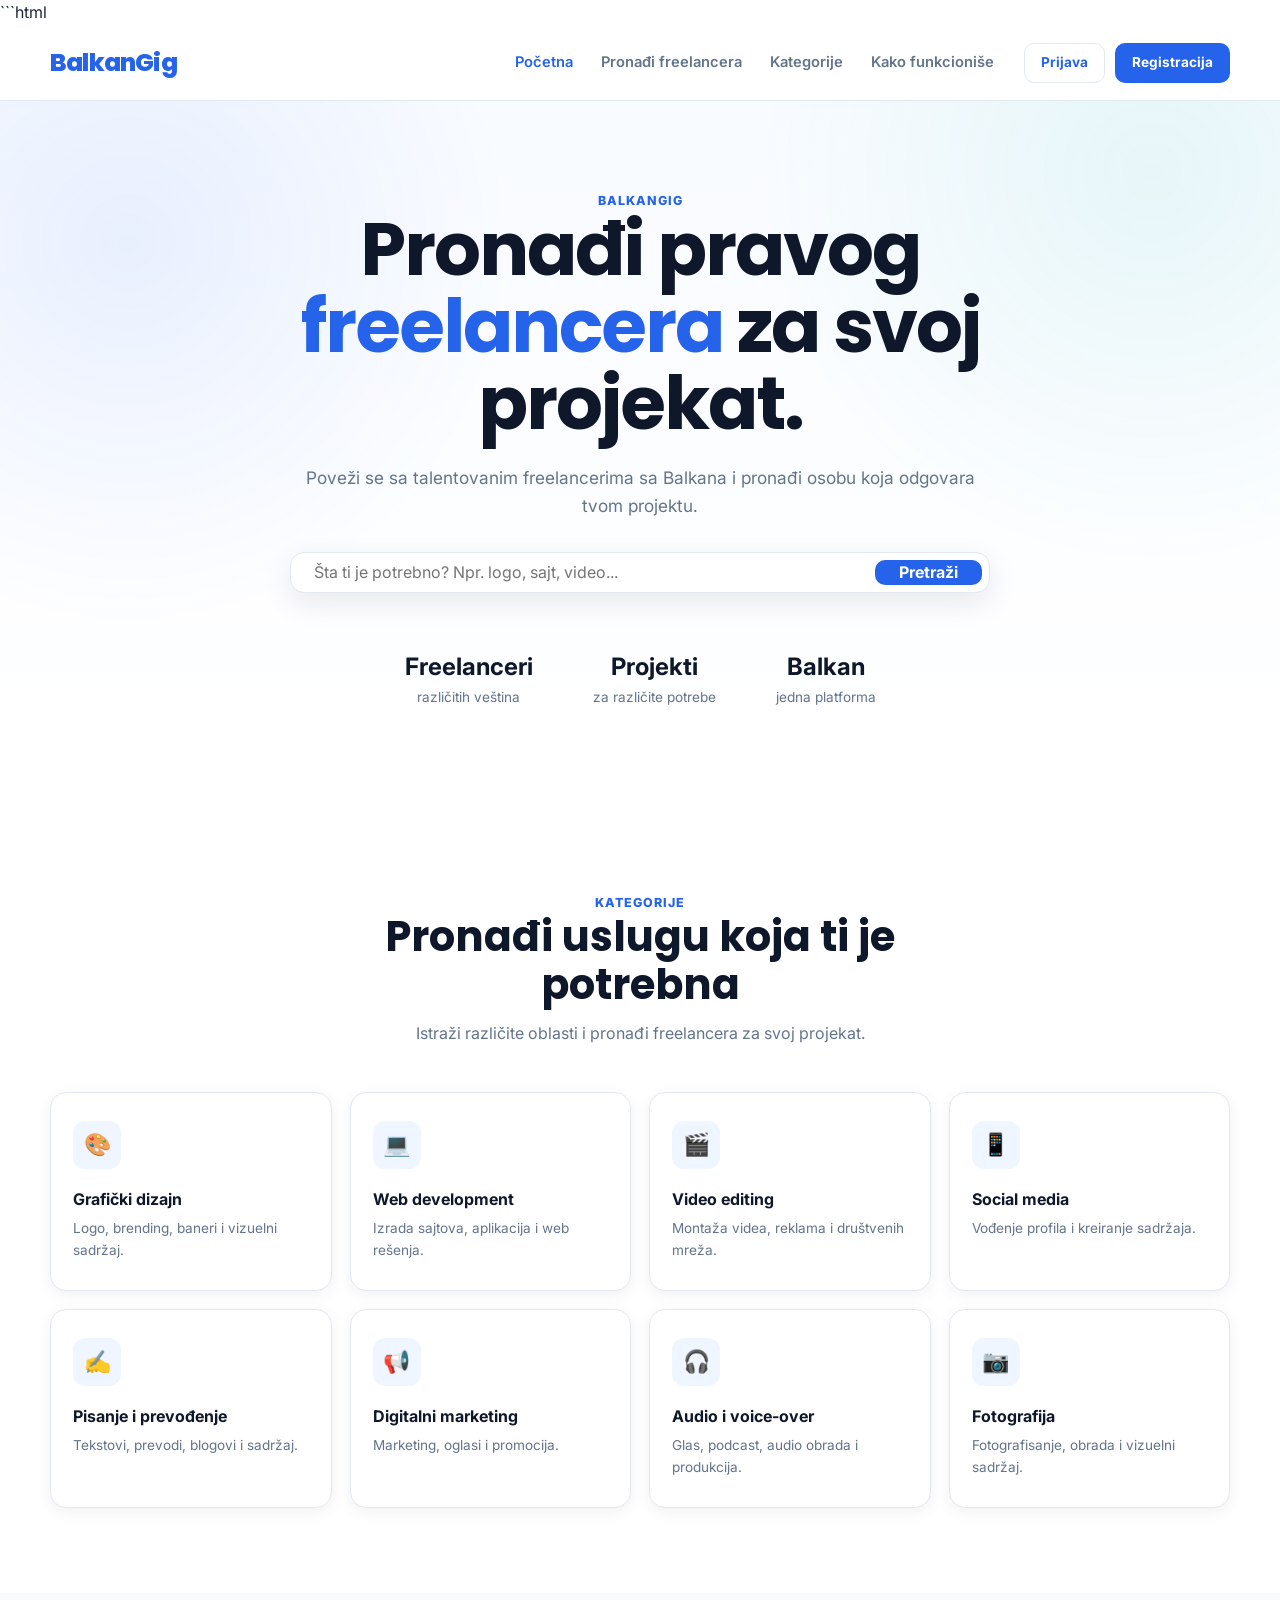
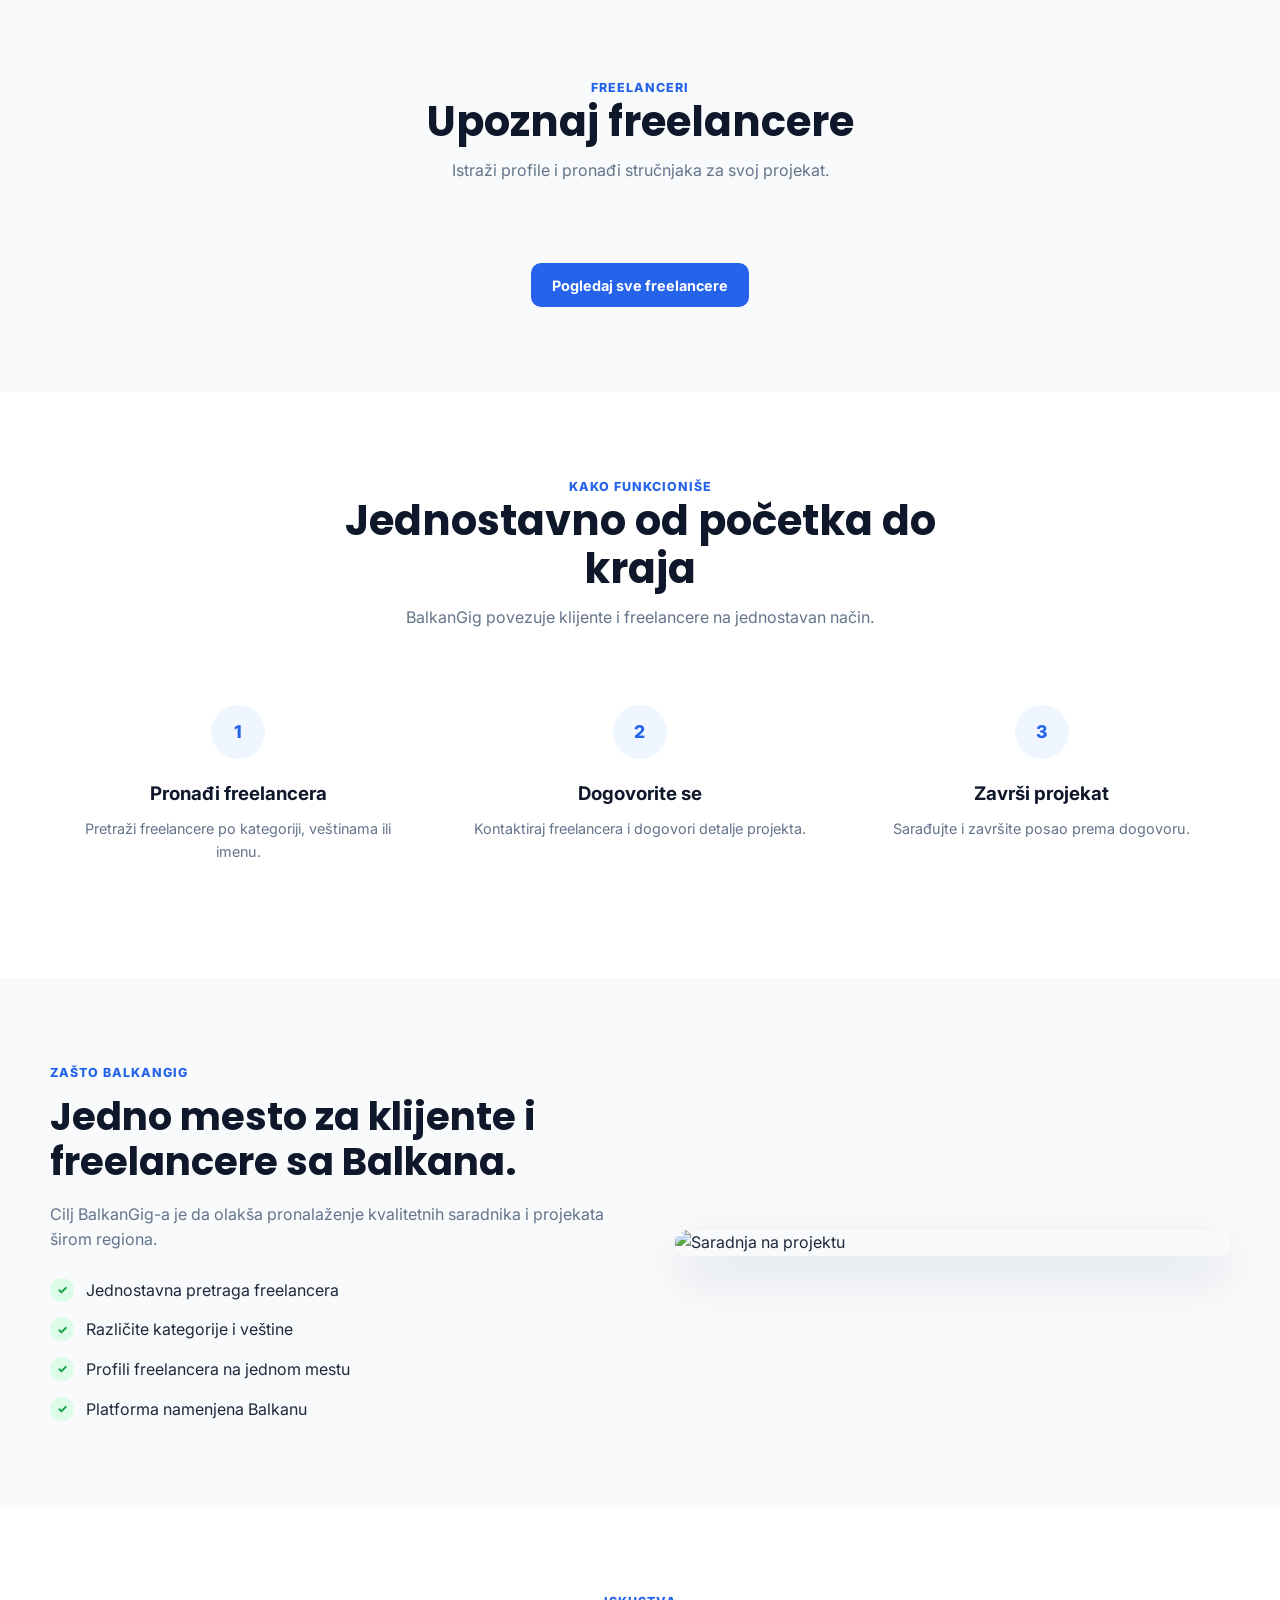
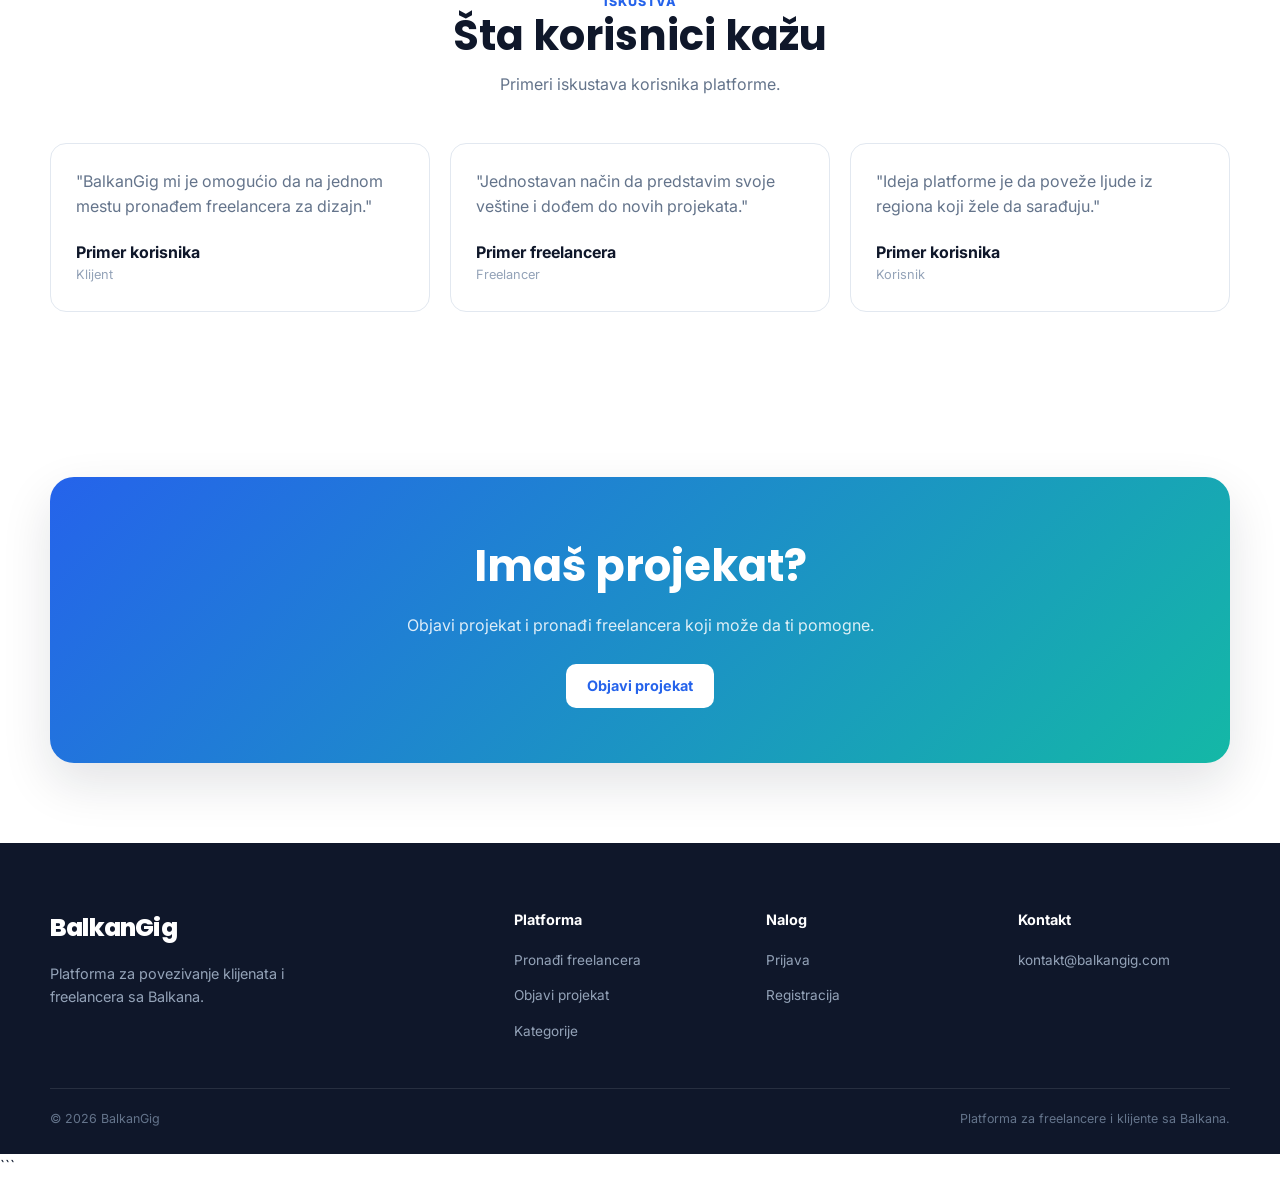
==== commit 4eccfbf6: "Update index.html" ====
--- a/index.html
+++ b/index.html
@@ -1,265 +1,806 @@
+```html
 <!DOCTYPE html>
 <html lang="sr">
 <head>
-<meta charset="UTF-8">
-<meta name="viewport" content="width=device-width, initial-scale=1.0">
-<title>BalkanGig — Pronađi pravog freelancera za svoj projekat</title>
-<meta name="description" content="BalkanGig povezuje firme i klijente sa talentovanim freelancerima sa Balkana. Grafički dizajn, web development, marketing i mnogo više.">
-<link rel="icon" href="assets/logo.jpg">
-<link rel="preconnect" href="https://fonts.googleapis.com">
-<link href="https://fonts.googleapis.com/css2?family=Inter:wght@400;500;600;700&family=Poppins:wght@500;600;700&display=swap" rel="stylesheet">
-<link rel="stylesheet" href="style.css">
+  <meta charset="UTF-8">
+  <meta name="viewport" content="width=device-width, initial-scale=1.0">
+
+  <title>BalkanGig | Freelance platforma za Balkan</title>
+  <meta name="description" content="BalkanGig povezuje klijente i freelancere sa Balkana. Pronađi freelancera ili objavi svoj projekat.">
+
+  <link rel="preconnect" href="https://fonts.googleapis.com">
+  <link rel="preconnect" href="https://fonts.gstatic.com" crossorigin>
+  <link href="https://fonts.googleapis.com/css2?family=Inter:wght@400;500;600;700&family=Poppins:wght@500;600;700;800&display=swap" rel="stylesheet">
+
+  <link rel="stylesheet" href="style.css">
 </head>
+
 <body>
 
-<header class="site-header">
-  <div class="container nav">
-    <a href="index.html" class="brand"><img src="assets/logo.jpg" alt="BalkanGig logo">Balkan<span>Gig</span></a>
-    <nav class="nav-links">
-      <a href="index.html" class="active">Početna</a>
-      <a href="pronadji-freelancera.html">Pronađi freelancera</a>
-      <a href="index.html#kategorije">Kategorije</a>
-      <a href="index.html#kako-funkcionise">Kako funkcioniše</a>
-      <a href="index.html#za-freelancere">Za freelancere</a>
-    </nav>
+  <!-- =========================================
+       HEADER
+  ========================================== -->
+
+  <header class="site-header">
+    <div class="container nav">
+
+      <a href="index.html" class="brand">
+        BalkanGig
+      </a>
+
+      <nav class="nav-links">
+        <a href="index.html" class="active">Početna</a>
+        <a href="pronadji-freelancera.html">Pronađi freelancera</a>
+        <a href="#kategorije">Kategorije</a>
+        <a href="#kako-funkcionise">Kako funkcioniše</a>
+      </nav>
+
+      <div class="nav-actions">
+        <a href="prijava.html" class="btn btn-outline btn-sm">
+          Prijava
+        </a>
+
+        <a href="registracija.html" class="btn btn-primary btn-sm">
+          Registracija
+        </a>
+      </div>
+
+      <button
+        class="hamburger"
+        id="hamburgerBtn"
+        aria-label="Otvori meni"
+        type="button"
+      >
+        <span></span>
+        <span></span>
+        <span></span>
+      </button>
+
+    </div>
+  </header>
+
+
+  <!-- =========================================
+       MOBILE MENU
+  ========================================== -->
+
+  <div class="mobile-nav" id="mobileNav">
+
+    <div class="mobile-nav-top">
+      <a href="index.html" class="brand">
+        BalkanGig
+      </a>
+
+      <button
+        class="mobile-nav-close"
+        id="mobileNavClose"
+        type="button"
+        aria-label="Zatvori meni"
+      >
+        &times;
+      </button>
+    </div>
+
+    <a href="index.html">Početna</a>
+    <a href="pronadji-freelancera.html">Pronađi freelancera</a>
+    <a href="#kategorije">Kategorije</a>
+    <a href="#kako-funkcionise">Kako funkcioniše</a>
+
     <div class="nav-actions">
-      <a href="prijava.html" class="btn btn-outline btn-sm">Prijava</a>
-      <a href="registracija.html" class="btn btn-primary btn-sm">Registracija</a>
+      <a href="prijava.html" class="btn btn-outline">
+        Prijava
+      </a>
+
+      <a href="registracija.html" class="btn btn-primary">
+        Registracija
+      </a>
     </div>
-    <button class="hamburger" id="hamburgerBtn" aria-label="Otvori meni">
-      <span></span><span></span><span></span>
-    </button>
+
   </div>
-</header>
-
-<div class="mobile-nav" id="mobileNav">
-  <div class="mobile-nav-top">
-    <a href="index.html" class="brand"><img src="assets/logo.jpg" alt="BalkanGig logo">Balkan<span>Gig</span></a>
-    <button class="mobile-nav-close" id="mobileNavClose" aria-label="Zatvori meni">&times;</button>
-  </div>
-  <a href="index.html">Početna</a>
-  <a href="pronadji-freelancera.html">Pronađi freelancera</a>
-  <a href="index.html#kategorije">Kategorije</a>
-  <a href="index.html#kako-funkcionise">Kako funkcioniše</a>
-  <a href="index.html#za-freelancere">Za freelancere</a>
-  <div class="nav-actions">
-    <a href="prijava.html" class="btn btn-outline">Prijava</a>
-    <a href="registracija.html" class="btn btn-primary">Registracija</a>
-  </div>
-</div>
-
-<!-- HERO -->
-<section class="hero">
-  <div class="container hero-inner">
-    <h1>Pronađi pravog freelancera za svoj projekat.</h1>
-    <p class="lead">BalkanGig povezuje firme i klijente sa talentovanim freelancerima sa Balkana — brzo, sigurno i bez posrednika.</p>
-    <div class="hero-ctas">
-      <a href="pronadji-freelancera.html" class="btn btn-primary">Pronađi freelancera</a>
-      <a href="objavi-projekat.html" class="btn btn-outline">Objavi projekat</a>
+
+
+  <!-- =========================================
+       HERO
+  ========================================== -->
+
+  <main>
+
+    <section class="hero">
+
+      <div class="container">
+
+        <div class="hero-content">
+
+          <span class="kicker">
+            BALKANGIG
+          </span>
+
+          <h1>
+            Pronađi pravog
+            <span>freelancera</span>
+            za svoj projekat.
+          </h1>
+
+          <p>
+            Poveži se sa talentovanim freelancerima sa Balkana
+            i pronađi osobu koja odgovara tvom projektu.
+          </p>
+
+          <form class="hero-search" id="heroSearchForm">
+
+            <input
+              type="text"
+              id="heroSearchInput"
+              placeholder="Šta ti je potrebno? Npr. logo, sajt, video..."
+              autocomplete="off"
+            >
+
+            <button type="submit">
+              Pretraži
+            </button>
+
+          </form>
+
+          <div class="hero-stats">
+
+            <div class="hero-stat">
+              <strong>Freelanceri</strong>
+              <span>različitih veština</span>
+            </div>
+
+            <div class="hero-stat">
+              <strong>Projekti</strong>
+              <span>za različite potrebe</span>
+            </div>
+
+            <div class="hero-stat">
+              <strong>Balkan</strong>
+              <span>jedna platforma</span>
+            </div>
+
+          </div>
+
+        </div>
+
+      </div>
+
+    </section>
+
+
+    <!-- =========================================
+         KATEGORIJE
+    ========================================== -->
+
+    <section class="section" id="kategorije">
+
+      <div class="container">
+
+        <div class="section-header">
+
+          <span class="kicker">
+            KATEGORIJE
+          </span>
+
+          <h2>
+            Pronađi uslugu koja ti je potrebna
+          </h2>
+
+          <p>
+            Istraži različite oblasti i pronađi freelancera
+            za svoj projekat.
+          </p>
+
+        </div>
+
+
+        <div class="categories-grid">
+
+          <a href="pronadji-freelancera.html?kategorija=graficki-dizajn"
+             class="category-card">
+
+            <div class="category-icon">🎨</div>
+
+            <h3>
+              Grafički dizajn
+            </h3>
+
+            <p>
+              Logo, brending, baneri i vizuelni sadržaj.
+            </p>
+
+          </a>
+
+
+          <a href="pronadji-freelancera.html?kategorija=web-development"
+             class="category-card">
+
+            <div class="category-icon">💻</div>
+
+            <h3>
+              Web development
+            </h3>
+
+            <p>
+              Izrada sajtova, aplikacija i web rešenja.
+            </p>
+
+          </a>
+
+
+          <a href="pronadji-freelancera.html?kategorija=video-editing"
+             class="category-card">
+
+            <div class="category-icon">🎬</div>
+
+            <h3>
+              Video editing
+            </h3>
+
+            <p>
+              Montaža videa, reklama i društvenih mreža.
+            </p>
+
+          </a>
+
+
+          <a href="pronadji-freelancera.html?kategorija=social-media"
+             class="category-card">
+
+            <div class="category-icon">📱</div>
+
+            <h3>
+              Social media
+            </h3>
+
+            <p>
+              Vođenje profila i kreiranje sadržaja.
+            </p>
+
+          </a>
+
+
+          <a href="pronadji-freelancera.html?kategorija=pisanje-prevodjenje"
+             class="category-card">
+
+            <div class="category-icon">✍️</div>
+
+            <h3>
+              Pisanje i prevođenje
+            </h3>
+
+            <p>
+              Tekstovi, prevodi, blogovi i sadržaj.
+            </p>
+
+          </a>
+
+
+          <a href="pronadji-freelancera.html?kategorija=digitalni-marketing"
+             class="category-card">
+
+            <div class="category-icon">📢</div>
+
+            <h3>
+              Digitalni marketing
+            </h3>
+
+            <p>
+              Marketing, oglasi i promocija.
+            </p>
+
+          </a>
+
+
+          <a href="pronadji-freelancera.html?kategorija=audio-voiceover"
+             class="category-card">
+
+            <div class="category-icon">🎧</div>
+
+            <h3>
+              Audio i voice-over
+            </h3>
+
+            <p>
+              Glas, podcast, audio obrada i produkcija.
+            </p>
+
+          </a>
+
+
+          <a href="pronadji-freelancera.html?kategorija=fotografija"
+             class="category-card">
+
+            <div class="category-icon">📷</div>
+
+            <h3>
+              Fotografija
+            </h3>
+
+            <p>
+              Fotografisanje, obrada i vizuelni sadržaj.
+            </p>
+
+          </a>
+
+        </div>
+
+      </div>
+
+    </section>
+
+
+    <!-- =========================================
+         FREELANCERI
+    ========================================== -->
+
+    <section class="section section-alt">
+
+      <div class="container">
+
+        <div class="section-header">
+
+          <span class="kicker">
+            FREELANCERI
+          </span>
+
+          <h2>
+            Upoznaj freelancere
+          </h2>
+
+          <p>
+            Istraži profile i pronađi stručnjaka za svoj projekat.
+          </p>
+
+        </div>
+
+
+        <div
+          class="freelancer-grid"
+          id="featuredFreelancers"
+        >
+        </div>
+
+
+        <div style="text-align:center; margin-top:35px;">
+
+          <a
+            href="pronadji-freelancera.html"
+            class="btn btn-primary"
+          >
+            Pogledaj sve freelancere
+          </a>
+
+        </div>
+
+      </div>
+
+    </section>
+
+
+    <!-- =========================================
+         KAKO FUNKCIONIŠE
+    ========================================== -->
+
+    <section class="section" id="kako-funkcionise">
+
+      <div class="container">
+
+        <div class="section-header">
+
+          <span class="kicker">
+            KAKO FUNKCIONIŠE
+          </span>
+
+          <h2>
+            Jednostavno od početka do kraja
+          </h2>
+
+          <p>
+            BalkanGig povezuje klijente i freelancere
+            na jednostavan način.
+          </p>
+
+        </div>
+
+
+        <div class="steps-grid">
+
+          <div class="step-card">
+
+            <div class="step-number">
+              1
+            </div>
+
+            <h3>
+              Pronađi freelancera
+            </h3>
+
+            <p>
+              Pretraži freelancere po kategoriji,
+              veštinama ili imenu.
+            </p>
+
+          </div>
+
+
+          <div class="step-card">
+
+            <div class="step-number">
+              2
+            </div>
+
+            <h3>
+              Dogovorite se
+            </h3>
+
+            <p>
+              Kontaktiraj freelancera i dogovori
+              detalje projekta.
+            </p>
+
+          </div>
+
+
+          <div class="step-card">
+
+            <div class="step-number">
+              3
+            </div>
+
+            <h3>
+              Završi projekat
+            </h3>
+
+            <p>
+              Sarađujte i završite posao
+              prema dogovoru.
+            </p>
+
+          </div>
+
+        </div>
+
+      </div>
+
+    </section>
+
+
+    <!-- =========================================
+         ZAŠTO BALKANGIG
+    ========================================== -->
+
+    <section class="section section-alt">
+
+      <div class="container">
+
+        <div class="split-section">
+
+          <div>
+
+            <span class="kicker">
+              ZAŠTO BALKANGIG
+            </span>
+
+            <h2>
+              Jedno mesto za klijente i freelancere sa Balkana.
+            </h2>
+
+            <p>
+              Cilj BalkanGig-a je da olakša pronalaženje
+              kvalitetnih saradnika i projekata širom regiona.
+            </p>
+
+
+            <ul class="split-list">
+
+              <li>
+                <span>
+                  Jednostavna pretraga freelancera
+                </span>
+              </li>
+
+              <li>
+                <span>
+                  Različite kategorije i veštine
+                </span>
+              </li>
+
+              <li>
+                <span>
+                  Profili freelancera na jednom mestu
+                </span>
+              </li>
+
+              <li>
+                <span>
+                  Platforma namenjena Balkanu
+                </span>
+              </li>
+
+            </ul>
+
+          </div>
+
+
+          <div class="split-image">
+
+            <img
+              src="https://images.unsplash.com/photo-1556761175-b413da4baf72?auto=format&fit=crop&w=1000&q=80"
+              alt="Saradnja na projektu"
+            >
+
+          </div>
+
+        </div>
+
+      </div>
+
+    </section>
+
+
+    <!-- =========================================
+         TESTIMONIALS
+    ========================================== -->
+
+    <section class="section">
+
+      <div class="container">
+
+        <div class="section-header">
+
+          <span class="kicker">
+            ISKUSTVA
+          </span>
+
+          <h2>
+            Šta korisnici kažu
+          </h2>
+
+          <p>
+            Primeri iskustava korisnika platforme.
+          </p>
+
+        </div>
+
+
+        <div class="testimonials-grid">
+
+          <div class="testimonial">
+
+            <p>
+              "BalkanGig mi je omogućio da na jednom mestu
+              pronađem freelancera za dizajn."
+            </p>
+
+            <div class="testimonial-author">
+
+              <div>
+                <strong>
+                  Primer korisnika
+                </strong>
+
+                <span>
+                  Klijent
+                </span>
+              </div>
+
+            </div>
+
+          </div>
+
+
+          <div class="testimonial">
+
+            <p>
+              "Jednostavan način da predstavim svoje veštine
+              i dođem do novih projekata."
+            </p>
+
+            <div class="testimonial-author">
+
+              <div>
+                <strong>
+                  Primer freelancera
+                </strong>
+
+                <span>
+                  Freelancer
+                </span>
+              </div>
+
+            </div>
+
+          </div>
+
+
+          <div class="testimonial">
+
+            <p>
+              "Ideja platforme je da poveže ljude iz regiona
+              koji žele da sarađuju."
+            </p>
+
+            <div class="testimonial-author">
+
+              <div>
+                <strong>
+                  Primer korisnika
+                </strong>
+
+                <span>
+                  Korisnik
+                </span>
+
+              </div>
+
+            </div>
+
+          </div>
+
+        </div>
+
+      </div>
+
+    </section>
+
+
+    <!-- =========================================
+         CTA
+    ========================================== -->
+
+    <section class="cta-section">
+
+      <div class="container">
+
+        <div class="cta-box">
+
+          <h2>
+            Imaš projekat?
+          </h2>
+
+          <p>
+            Objavi projekat i pronađi freelancera
+            koji može da ti pomogne.
+          </p>
+
+          <a
+            href="objavi-projekat.html"
+            class="btn btn-light"
+          >
+            Objavi projekat
+          </a>
+
+        </div>
+
+      </div>
+
+    </section>
+
+  </main>
+
+
+  <!-- =========================================
+       FOOTER
+  ========================================== -->
+
+  <footer class="site-footer">
+
+    <div class="container">
+
+      <div class="footer-grid">
+
+        <div class="footer-brand">
+
+          <a href="index.html" class="brand">
+            BalkanGig
+          </a>
+
+          <p>
+            Platforma za povezivanje klijenata
+            i freelancera sa Balkana.
+          </p>
+
+        </div>
+
+
+        <div class="footer-col">
+
+          <h4>
+            Platforma
+          </h4>
+
+          <ul>
+
+            <li>
+              <a href="pronadji-freelancera.html">
+                Pronađi freelancera
+              </a>
+            </li>
+
+            <li>
+              <a href="objavi-projekat.html">
+                Objavi projekat
+              </a>
+            </li>
+
+            <li>
+              <a href="#kategorije">
+                Kategorije
+              </a>
+            </li>
+
+          </ul>
+
+        </div>
+
+
+        <div class="footer-col">
+
+          <h4>
+            Nalog
+          </h4>
+
+          <ul>
+
+            <li>
+              <a href="prijava.html">
+                Prijava
+              </a>
+            </li>
+
+            <li>
+              <a href="registracija.html">
+                Registracija
+              </a>
+            </li>
+
+          </ul>
+
+        </div>
+
+
+        <div class="footer-col">
+
+          <h4>
+            Kontakt
+          </h4>
+
+          <ul>
+
+            <li>
+              <a href="mailto:kontakt@balkangig.com">
+                kontakt@balkangig.com
+              </a>
+            </li>
+
+          </ul>
+
+        </div>
+
+      </div>
+
+
+      <div class="footer-bottom">
+
+        <span>
+          © 2026 BalkanGig
+        </span>
+
+        <span>
+          Platforma za freelancere i klijente sa Balkana.
+        </span>
+
+      </div>
+
     </div>
-    <form class="search-box" id="heroSearchForm">
-      <svg width="20" height="20" viewBox="0 0 24 24" fill="none" stroke="currentColor" stroke-width="2"><circle cx="11" cy="11" r="7"/><line x1="21" y1="21" x2="16.65" y2="16.65"/></svg>
-      <input type="text" id="heroSearchInput" placeholder="Šta ti je potrebno? npr. logo, sajt, prevod...">
-      <button type="submit" class="btn btn-primary">Pretraži</button>
-    </form>
-    <div class="hero-stats">
-      <div><strong>2.400+</strong><span>Aktivnih freelancera</span></div>
-      <div><strong>6.100+</strong><span>Završenih projekata</span></div>
-      <div><strong>4.8/5</strong><span>Prosečna ocena</span></div>
-    </div>
-  </div>
-</section>
-
-<!-- KATEGORIJE -->
-<section class="section" id="kategorije">
-  <div class="container">
-    <div class="section-head">
-      <span class="kicker">Kategorije</span>
-      <h2>Šta god ti treba, neko sa Balkana to radi odlično.</h2>
-      <p>Osam glavnih oblasti, stotine freelancera spremnih da preuzmu tvoj sledeći projekat.</p>
-    </div>
-    <div class="cat-grid" id="categoryGrid">
-      <!-- popunjeno iz script.js -->
-    </div>
-  </div>
-</section>
-
-<!-- FREELANCERI -->
-<section class="section bg-alt" id="za-freelancere">
-  <div class="container">
-    <div class="section-head">
-      <span class="kicker">Izdvojeni profili</span>
-      <h2>Pronađi talente za svoj projekat</h2>
-      <p>Proverene reference, jasne cene i freelanceri koji odgovaraju u roku od nekoliko sati.</p>
-    </div>
-    <div class="freelancer-grid" id="freelancerGrid">
-      <!-- popunjeno iz script.js -->
-    </div>
-    <div class="grid-cta">
-      <a href="pronadji-freelancera.html" class="btn btn-outline">Pogledaj sve freelancere</a>
-    </div>
-  </div>
-</section>
-
-<!-- KAKO FUNKCIONIŠE -->
-<section class="section" id="kako-funkcionise">
-  <div class="container">
-    <div class="section-head center">
-      <span class="kicker">Za klijente</span>
-      <h2>Imaš projekat? Objavi ga za nekoliko minuta.</h2>
-      <p>Bez dugih procedura — opišeš šta ti treba i freelanceri sami dolaze sa ponudama.</p>
-    </div>
-    <div class="steps">
-      <div class="step-card">
-        <div class="step-num">1</div>
-        <h3>Opiši šta ti je potrebno</h3>
-        <p>Popuniš kratak formular sa detaljima projekta, budžetom i rokom.</p>
-      </div>
-      <div class="step-card">
-        <div class="step-num">2</div>
-        <h3>Dobij ponude freelancera</h3>
-        <p>U roku od par sati dobijaš konkretne ponude sa cenama i rokovima izrade.</p>
-      </div>
-      <div class="step-card">
-        <div class="step-num">3</div>
-        <h3>Izaberi freelancera</h3>
-        <p>Pregledaš profile, portfolio i ocene, pa biraš onoga ko najbolje odgovara.</p>
-      </div>
-      <div class="step-card">
-        <div class="step-num">4</div>
-        <h3>Završi projekat</h3>
-        <p>Dogovarate detalje direktno i realizujete projekat bez posrednika.</p>
-      </div>
-    </div>
-    <div class="grid-cta">
-      <a href="objavi-projekat.html" class="btn btn-primary">Objavi projekat</a>
-    </div>
-  </div>
-</section>
-
-<!-- SPLIT: zašto BalkanGig -->
-<section class="section bg-alt">
-  <div class="container split">
-    <div>
-      <span class="kicker">Zašto BalkanGig</span>
-      <h2>Regionalna platforma koja razume balkansko tržište.</h2>
-      <p>Za razliku od globalnih platformi, BalkanGig povezuje ljude koji govore isti jezik, razumeju lokalne cene i rade u istoj vremenskoj zoni — bez čekanja i nesporazuma.</p>
-      <p>Svaki freelancer prolazi kroz proveru profila, a svaka saradnja je praćena ocenama i recenzijama koje ostaju vidljive svima.</p>
-      <a href="pronadji-freelancera.html" class="btn btn-outline">Istraži freelancere</a>
-    </div>
-    <div class="split-media">
-      <h3>Saradnja bez granica, na jednom mestu</h3>
-      <p>Freelanceri iz Srbije, Hrvatske, BiH, Crne Gore, Severne Makedonije i regiona — na jednoj platformi.</p>
-      <div class="mini-stat-row">
-        <div class="mini-stat"><strong>7</strong><span>zemalja regiona</span></div>
-        <div class="mini-stat"><strong>8</strong><span>kategorija usluga</span></div>
-        <div class="mini-stat"><strong>24h</strong><span>prosečno vreme odgovora</span></div>
-      </div>
-    </div>
-  </div>
-</section>
-
-<!-- TESTIMONIALS -->
-<section class="section">
-  <div class="container">
-    <div class="section-head center">
-      <span class="kicker">Iskustva</span>
-      <h2>Šta kažu naši korisnici</h2>
-    </div>
-    <div class="testi-grid">
-      <div class="testi-card">
-        <p class="testi-quote">Za tri dana sam imala gotov logo i kompletno vizuelno rešenje za brend. Komunikacija je bila brza i jasna, bez ikakvih komplikacija.</p>
-        <div class="testi-person">
-          <img src="https://i.pravatar.cc/80?img=32" alt="Milica Todorović">
-          <div><strong>Milica Todorović</strong><span>Vlasnica, Studio Cvet</span></div>
-        </div>
-      </div>
-      <div class="testi-card">
-        <p class="testi-quote">Angažovao sam programera za izradu web sajta firme i sve je urađeno tačno po dogovoru, u roku i bez dodatnih troškova.</p>
-        <div class="testi-person">
-          <img src="https://i.pravatar.cc/80?img=15" alt="Nemanja Perić">
-          <div><strong>Nemanja Perić</strong><span>Direktor, Perić Logistika</span></div>
-        </div>
-      </div>
-      <div class="testi-card">
-        <p class="testi-quote">Kao freelancer, BalkanGig mi je otvorio vrata ka klijentima iz cele regije. Prve ponude sam dobila već prvog dana.</p>
-        <div class="testi-person">
-          <img src="https://i.pravatar.cc/80?img=47" alt="Ana Kovačević">
-          <div><strong>Ana Kovačević</strong><span>Copywriter</span></div>
-        </div>
-      </div>
-    </div>
-  </div>
-</section>
-
-<!-- CTA BANNER -->
-<section class="section-tight">
-  <div class="container">
-    <div class="cta-banner">
-      <div>
-        <h2>Spreman/na da počneš?</h2>
-        <p>Pridruži se hiljadama klijenata i freelancera koji već sarađuju preko BalkanGig-a.</p>
-      </div>
-      <div style="display:flex; gap:14px; flex-wrap:wrap;">
-        <a href="registracija.html" class="btn btn-light">Registruj se besplatno</a>
-        <a href="objavi-projekat.html" class="btn btn-outline" style="border-color:rgba(255,255,255,0.5); color:#fff;">Objavi projekat</a>
-      </div>
-    </div>
-  </div>
-</section>
-
-<footer class="site-footer">
-  <div class="container">
-    <div class="footer-grid">
-      <div class="footer-brand">
-        <a href="index.html" class="brand"><img src="assets/logo.jpg" alt="BalkanGig logo">Balkan<span>Gig</span></a>
-        <p>Platforma koja povezuje firme i klijente sa proverenim freelancerima sa Balkana — brzo, jednostavno i bez posrednika.</p>
-        <div class="socials">
-          <a href="#" aria-label="Instagram">
-            <svg width="16" height="16" viewBox="0 0 24 24" fill="none" stroke="currentColor" stroke-width="2"><rect x="2" y="2" width="20" height="20" rx="5"/><circle cx="12" cy="12" r="4"/><circle cx="17.5" cy="6.5" r="1"/></svg>
-          </a>
-          <a href="#" aria-label="Facebook">
-            <svg width="16" height="16" viewBox="0 0 24 24" fill="none" stroke="currentColor" stroke-width="2"><path d="M18 2h-3a5 5 0 0 0-5 5v3H7v4h3v8h4v-8h3l1-4h-4V7a1 1 0 0 1 1-1h3z"/></svg>
-          </a>
-          <a href="#" aria-label="LinkedIn">
-            <svg width="16" height="16" viewBox="0 0 24 24" fill="none" stroke="currentColor" stroke-width="2"><path d="M16 8a6 6 0 0 1 6 6v7h-4v-7a2 2 0 0 0-2-2 2 2 0 0 0-2 2v7h-4v-7a6 6 0 0 1 6-6z"/><rect x="2" y="9" width="4" height="12"/><circle cx="4" cy="4" r="2"/></svg>
-          </a>
-        </div>
-      </div>
-      <div class="footer-col">
-        <h4>Platforma</h4>
-        <ul>
-          <li><a href="pronadji-freelancera.html">Pronađi freelancera</a></li>
-          <li><a href="objavi-projekat.html">Objavi projekat</a></li>
-          <li><a href="index.html#kategorije">Kategorije</a></li>
-          <li><a href="index.html#kako-funkcionise">Kako funkcioniše</a></li>
-        </ul>
-      </div>
-      <div class="footer-col">
-        <h4>Nalog</h4>
-        <ul>
-          <li><a href="prijava.html">Prijava</a></li>
-          <li><a href="registracija.html">Registracija</a></li>
-          <li><a href="profil-freelancera.html">Primer profila</a></li>
-        </ul>
-      </div>
-      <div class="footer-col">
-        <h4>Kontakt</h4>
-        <ul>
-          <li><a href="mailto:kontakt@balkangig.com">kontakt@balkangig.com</a></li>
-          <li><a href="tel:+38160123456">+381 60 123 456</a></li>
-          <li><a href="#">Uslovi korišćenja</a></li>
-          <li><a href="#">Politika privatnosti</a></li>
-        </ul>
-      </div>
-    </div>
-    <div class="footer-bottom">
-      <span>© 2026 BalkanGig. Sva prava zadržana.</span>
-      <span>Napravljeno sa ❤ za freelancere i klijente sa Balkana.</span>
-    </div>
-  </div>
-</footer>
-
-<script src="script.js"></script>
+
+  </footer>
+
+
+  <!-- JAVASCRIPT -->
+
+  <script src="script.js"></script>
+
 </body>
 </html>
+```
--- a/style.css
+++ b/style.css
@@ -1,719 +1,1364 @@
-/* =========================================================
-   BalkanGig — stylesheet
-   Tokens su izvedeni iz logotipa: tamnoplava -> zelena
-   ========================================================= */
+/* =========================================
+   BALKANGIG - GLAVNI CSS
+   Jednostavan i stabilan dizajn
+========================================= */
+
+/* =========================================
+   OSNOVNE VARIJABLE
+========================================= */
 
 :root {
-  --navy-deep: #101d38;
-  --navy: #16294f;
-  --blue: #1f4e8c;
-  --blue-soft: #3a6fb0;
-  --teal: #22b8a0;
-  --teal-light: #4fe0c4;
-  --ink: #142033;
-  --ink-soft: #4b5872;
-  --mist: #8996ac;
-  --bg: #f6f8fb;
-  --bg-alt: #eef2f7;
-  --line: #e1e7ef;
+  --primary: #2563eb;
+  --primary-dark: #1d4ed8;
+  --accent: #14b8a6;
+
+  --navy: #0f172a;
+  --text: #1e293b;
+  --text-soft: #64748b;
+  --muted: #94a3b8;
+
   --white: #ffffff;
-  --gradient: linear-gradient(120deg, var(--navy) 0%, var(--blue) 45%, var(--teal) 100%);
-  --gradient-soft: linear-gradient(120deg, rgba(31, 78, 140, 0.10) 0%, rgba(34, 184, 160, 0.14) 100%);
-  --shadow-card: 0 10px 30px -18px rgba(16, 29, 56, 0.35);
-  --shadow-lift: 0 20px 45px -20px rgba(16, 29, 56, 0.45);
-  --radius-s: 8px;
-  --radius-m: 14px;
-  --radius-l: 22px;
-  --maxw: 1180px;
-}
-
-* { box-sizing: border-box; }
-html { scroll-behavior: smooth; }
+  --bg: #f8fafc;
+  --bg-alt: #f1f5f9;
+  --border: #e2e8f0;
+
+  --gradient: linear-gradient(135deg, #2563eb, #14b8a6);
+
+  --shadow-sm: 0 4px 15px rgba(15, 23, 42, 0.06);
+  --shadow-md: 0 10px 30px rgba(15, 23, 42, 0.09);
+  --shadow-lg: 0 20px 50px rgba(15, 23, 42, 0.12);
+
+  --radius-sm: 10px;
+  --radius-md: 16px;
+  --radius-lg: 24px;
+
+  --max-width: 1180px;
+}
+
+/* =========================================
+   RESET
+========================================= */
+
+* {
+  margin: 0;
+  padding: 0;
+  box-sizing: border-box;
+}
+
+html {
+  scroll-behavior: smooth;
+}
 
 body {
-  margin: 0;
-  font-family: 'Inter', -apple-system, BlinkMacSystemFont, 'Segoe UI', sans-serif;
-  color: var(--ink);
+  font-family: Inter, Arial, sans-serif;
+  background: var(--white);
+  color: var(--text);
+  line-height: 1.6;
+}
+
+img {
+  max-width: 100%;
+  display: block;
+}
+
+a {
+  color: inherit;
+  text-decoration: none;
+}
+
+button,
+input,
+textarea,
+select {
+  font: inherit;
+}
+
+button {
+  cursor: pointer;
+}
+
+.container {
+  width: min(100% - 40px, var(--max-width));
+  margin: 0 auto;
+}
+
+/* =========================================
+   HEADER
+========================================= */
+
+.site-header {
+  background: rgba(255, 255, 255, 0.96);
+  border-bottom: 1px solid var(--border);
+  position: sticky;
+  top: 0;
+  z-index: 1000;
+}
+
+.nav {
+  min-height: 74px;
+  display: flex;
+  align-items: center;
+  justify-content: space-between;
+  gap: 30px;
+}
+
+/* TEKSTUALNI LOGO */
+
+.brand {
+  font-family: Poppins, Inter, Arial, sans-serif;
+  font-size: 1.55rem;
+  font-weight: 800;
+  color: var(--primary);
+  letter-spacing: -0.8px;
+  white-space: nowrap;
+}
+
+.nav-links {
+  display: flex;
+  align-items: center;
+  gap: 28px;
+  margin-left: auto;
+}
+
+.nav-links a {
+  color: var(--text-soft);
+  font-size: 0.92rem;
+  font-weight: 600;
+  transition: 0.2s ease;
+}
+
+.nav-links a:hover,
+.nav-links a.active {
+  color: var(--primary);
+}
+
+.nav-actions {
+  display: flex;
+  align-items: center;
+  gap: 10px;
+}
+
+/* =========================================
+   BUTTONS
+========================================= */
+
+.btn {
+  min-height: 44px;
+  padding: 0 20px;
+  border-radius: 10px;
+  border: 1px solid transparent;
+  display: inline-flex;
+  align-items: center;
+  justify-content: center;
+  gap: 8px;
+  font-weight: 700;
+  font-size: 0.9rem;
+  transition: 0.2s ease;
+}
+
+.btn-primary {
+  background: var(--primary);
+  color: white;
+}
+
+.btn-primary:hover {
+  background: var(--primary-dark);
+  transform: translateY(-1px);
+}
+
+.btn-outline {
+  background: white;
+  color: var(--primary);
+  border-color: var(--border);
+}
+
+.btn-outline:hover {
+  border-color: var(--primary);
+  background: #eff6ff;
+}
+
+.btn-light {
+  background: white;
+  color: var(--primary);
+}
+
+.btn-light:hover {
+  transform: translateY(-1px);
+  box-shadow: var(--shadow-md);
+}
+
+.btn-sm {
+  min-height: 40px;
+  padding: 0 16px;
+  font-size: 0.85rem;
+}
+
+/* =========================================
+   HAMBURGER
+========================================= */
+
+.hamburger {
+  display: none;
+  border: 0;
+  background: transparent;
+  width: 42px;
+  height: 42px;
+  padding: 8px;
+}
+
+.hamburger span {
+  display: block;
+  height: 2px;
+  margin: 6px 0;
+  background: var(--navy);
+  border-radius: 5px;
+}
+
+/* =========================================
+   MOBILE MENU
+========================================= */
+
+.mobile-nav {
+  display: none;
+  position: fixed;
+  inset: 0;
+  background: white;
+  z-index: 2000;
+  padding: 24px;
+  flex-direction: column;
+}
+
+.mobile-nav.open {
+  display: flex;
+}
+
+.mobile-nav-top {
+  display: flex;
+  align-items: center;
+  justify-content: space-between;
+  margin-bottom: 40px;
+}
+
+.mobile-nav > a {
+  padding: 16px 0;
+  border-bottom: 1px solid var(--border);
+  font-weight: 600;
+}
+
+.mobile-nav-close {
+  border: 0;
+  background: transparent;
+  font-size: 2rem;
+  color: var(--navy);
+}
+
+.mobile-nav .nav-actions {
+  margin-top: 25px;
+  display: flex;
+  flex-direction: column;
+}
+
+/* =========================================
+   HERO
+========================================= */
+
+.hero {
+  padding: 90px 0 100px;
+  background:
+    radial-gradient(circle at 10% 20%, rgba(37, 99, 235, 0.08), transparent 30%),
+    radial-gradient(circle at 90% 10%, rgba(20, 184, 166, 0.08), transparent 30%),
+    linear-gradient(180deg, #f8fbff, #ffffff);
+}
+
+.hero-content {
+  max-width: 850px;
+  margin: 0 auto;
+  text-align: center;
+}
+
+.hero h1 {
+  font-family: Poppins, Inter, Arial, sans-serif;
+  font-size: clamp(2.4rem, 6vw, 4.6rem);
+  line-height: 1.05;
+  letter-spacing: -2px;
+  color: var(--navy);
+  margin-bottom: 22px;
+}
+
+.hero h1 span {
+  color: var(--primary);
+}
+
+.hero p {
+  max-width: 680px;
+  margin: 0 auto 32px;
+  color: var(--text-soft);
+  font-size: 1.08rem;
+}
+
+.hero-search {
+  max-width: 700px;
+  margin: 0 auto;
+  background: white;
+  border: 1px solid var(--border);
+  border-radius: 14px;
+  padding: 7px;
+  display: flex;
+  box-shadow: var(--shadow-md);
+}
+
+.hero-search input {
+  flex: 1;
+  min-width: 0;
+  border: 0;
+  outline: 0;
+  padding: 0 16px;
+  background: transparent;
+}
+
+.hero-search button {
+  border: 0;
+  border-radius: 10px;
+  background: var(--primary);
+  color: white;
+  padding: 0 24px;
+  font-weight: 700;
+}
+
+/* =========================================
+   HERO STATS
+========================================= */
+
+.hero-stats {
+  display: flex;
+  justify-content: center;
+  gap: 60px;
+  margin-top: 55px;
+}
+
+.hero-stat strong {
+  display: block;
+  font-size: 1.5rem;
+  color: var(--navy);
+}
+
+.hero-stat span {
+  color: var(--text-soft);
+  font-size: 0.85rem;
+}
+
+/* =========================================
+   SECTIONS
+========================================= */
+
+.section {
+  padding: 85px 0;
+}
+
+.section-alt {
   background: var(--bg);
-  line-height: 1.6;
-  -webkit-font-smoothing: antialiased;
-}
-
-h1, h2, h3, h4 {
-  font-family: 'Poppins', 'Inter', sans-serif;
-  color: var(--navy-deep);
-  margin: 0 0 .5em;
-  line-height: 1.18;
-  letter-spacing: -0.01em;
-}
-
-p { margin: 0 0 1em; color: var(--ink-soft); }
-a { color: inherit; text-decoration: none; }
-ul { list-style: none; margin: 0; padding: 0; }
-img { max-width: 100%; display: block; }
-button { font-family: inherit; cursor: pointer; }
-
-.container {
-  max-width: var(--maxw);
-  margin: 0 auto;
-  padding: 0 24px;
-}
-
-.section {
-  padding: 96px 0;
-}
-.section-tight { padding: 64px 0; }
-.bg-alt { background: var(--bg-alt); }
-
-.section-head {
-  max-width: 620px;
-  margin-bottom: 48px;
-}
-.section-head.center { margin-left: auto; margin-right: auto; text-align: center; }
-.section-head p { font-size: 1.08rem; }
+}
+
+.section-header {
+  text-align: center;
+  max-width: 700px;
+  margin: 0 auto 45px;
+}
+
+.section-header h2 {
+  font-family: Poppins, Inter, Arial, sans-serif;
+  font-size: clamp(1.8rem, 4vw, 2.6rem);
+  line-height: 1.15;
+  color: var(--navy);
+  margin-bottom: 12px;
+}
+
+.section-header p {
+  color: var(--text-soft);
+}
+
+/* =========================================
+   KICKER
+========================================= */
 
 .kicker {
   display: inline-block;
-  color: var(--teal);
-  font-weight: 600;
-  font-size: 0.95rem;
-  margin-bottom: 10px;
-}
-
-/* ---------- Buttons ---------- */
-.btn {
-  display: inline-flex;
-  align-items: center;
-  justify-content: center;
-  gap: 8px;
-  padding: 14px 28px;
-  border-radius: var(--radius-s);
-  font-weight: 600;
-  font-size: 1rem;
-  border: 2px solid transparent;
-  transition: transform .18s ease, box-shadow .18s ease, background .18s ease, color .18s ease;
-  white-space: nowrap;
-}
-.btn-primary {
-  background: var(--gradient);
-  color: var(--white);
-  box-shadow: 0 12px 24px -12px rgba(31, 78, 140, 0.55);
-}
-.btn-primary:hover { transform: translateY(-2px); box-shadow: 0 16px 30px -12px rgba(31, 78, 140, 0.65); }
-.btn-outline {
-  background: transparent;
-  border-color: var(--navy);
-  color: var(--navy);
-}
-.btn-outline:hover { background: var(--navy); color: var(--white); transform: translateY(-2px); }
-.btn-light {
-  background: var(--white);
-  color: var(--navy);
-  border-color: var(--white);
-}
-.btn-light:hover { transform: translateY(-2px); box-shadow: var(--shadow-card); }
-.btn-sm { padding: 10px 18px; font-size: .92rem; }
-.btn-block { width: 100%; }
-
-/* ---------- Header / Nav ---------- */
-.site-header {
-  position: sticky;
-  top: 0;
-  z-index: 200;
-  background: rgba(246, 248, 251, 0.88);
-  backdrop-filter: blur(10px);
-  border-bottom: 1px solid var(--line);
-}
-.nav {
-  display: flex;
-  align-items: center;
-  justify-content: space-between;
-  padding: 14px 0;
-}
-.brand {
-  display: flex;
-  align-items: center;
-  gap: 10px;
-  font-family: 'Poppins', sans-serif;
-  font-weight: 700;
-  font-size: 1.28rem;
-  color: var(--navy-deep);
-}
-.brand img { height: 38px; width: auto; }
-.brand span { color: var(--teal); }
-
-.nav-links {
-  display: flex;
-  align-items: center;
-  gap: 32px;
-}
-.nav-links a {
-  font-weight: 500;
-  color: var(--ink-soft);
-  font-size: .98rem;
-  position: relative;
-  padding: 4px 0;
-  transition: color .15s ease;
-}
-.nav-links a:hover { color: var(--navy); }
-.nav-links a.active { color: var(--navy); font-weight: 600; }
-
-.nav-actions { display: flex; align-items: center; gap: 12px; }
-
-.hamburger {
-  display: none;
-  flex-direction: column;
-  gap: 5px;
-  background: none;
-  border: none;
-  padding: 6px;
-}
-.hamburger span {
-  width: 24px;
-  height: 2px;
-  background: var(--navy-deep);
-  border-radius: 2px;
-  transition: transform .2s ease, opacity .2s ease;
-}
-
-/* ---------- Hero ---------- */
-.hero {
-  position: relative;
-  overflow: hidden;
-  padding: 88px 0 80px;
-}
-.hero::before {
-  content: "";
-  position: absolute;
-  top: -180px; right: -160px;
-  width: 560px; height: 560px;
-  background: radial-gradient(circle at center, rgba(34,184,160,0.20), transparent 70%);
-  z-index: 0;
-}
-.hero::after {
-  content: "";
-  position: absolute;
-  bottom: -220px; left: -180px;
-  width: 480px; height: 480px;
-  background: radial-gradient(circle at center, rgba(31,78,140,0.14), transparent 70%);
-  z-index: 0;
-}
-.hero-inner { position: relative; z-index: 1; max-width: 760px; }
-.hero h1 {
-  font-size: clamp(2.3rem, 4.4vw, 3.4rem);
-  margin-bottom: 20px;
-}
-.hero .lead {
-  font-size: 1.18rem;
-  color: var(--ink-soft);
-  max-width: 560px;
-  margin-bottom: 34px;
-}
-.hero-ctas { display: flex; gap: 16px; flex-wrap: wrap; margin-bottom: 44px; }
-
-.search-box {
-  display: flex;
-  align-items: center;
-  gap: 10px;
-  background: var(--white);
-  border: 1px solid var(--line);
-  border-radius: var(--radius-m);
-  padding: 8px 8px 8px 20px;
-  max-width: 620px;
-  box-shadow: var(--shadow-card);
-}
-.search-box input {
-  border: none;
-  outline: none;
-  flex: 1;
-  font-size: 1rem;
-  font-family: inherit;
-  background: transparent;
-  padding: 12px 0;
-}
-.search-box svg { flex-shrink: 0; color: var(--mist); }
-.search-box .btn { flex-shrink: 0; }
-
-.hero-stats {
-  display: flex;
-  gap: 40px;
-  margin-top: 44px;
-  flex-wrap: wrap;
-}
-.hero-stats div strong {
-  display: block;
-  font-family: 'Poppins', sans-serif;
-  font-size: 1.6rem;
-  color: var(--navy-deep);
-}
-.hero-stats div span { color: var(--mist); font-size: .92rem; }
-
-/* ---------- Categories ---------- */
-.cat-grid {
+  color: var(--primary);
+  font-size: 0.78rem;
+  font-weight: 800;
+  text-transform: uppercase;
+  letter-spacing: 1px;
+}
+
+/* =========================================
+   KATEGORIJE
+========================================= */
+
+.categories-grid {
   display: grid;
   grid-template-columns: repeat(4, 1fr);
-  gap: 20px;
-}
-.cat-card {
-  background: var(--white);
-  border: 1px solid var(--line);
-  border-radius: var(--radius-m);
-  padding: 26px 22px;
-  transition: transform .18s ease, box-shadow .18s ease, border-color .18s ease;
-}
-.cat-card:hover {
+  gap: 18px;
+}
+
+.category-card {
+  padding: 28px 22px;
+  background: white;
+  border: 1px solid var(--border);
+  border-radius: var(--radius-md);
+  box-shadow: var(--shadow-sm);
+  transition: 0.2s ease;
+}
+
+.category-card:hover {
   transform: translateY(-4px);
-  box-shadow: var(--shadow-card);
-  border-color: transparent;
-}
-.cat-icon {
-  width: 52px; height: 52px;
+  box-shadow: var(--shadow-md);
+  border-color: #bfdbfe;
+}
+
+.category-icon {
+  width: 48px;
+  height: 48px;
   border-radius: 12px;
-  display: flex; align-items: center; justify-content: center;
-  font-size: 1.5rem;
-  background: var(--gradient-soft);
-  margin-bottom: 16px;
-}
-.cat-card h3 { font-size: 1.05rem; margin-bottom: 6px; }
-.cat-card p { font-size: .9rem; margin-bottom: 0; }
-.cat-card .cat-count { font-size: .82rem; color: var(--teal); font-weight: 600; }
-
-/* ---------- Freelancer cards ---------- */
+  background: #eff6ff;
+  display: flex;
+  align-items: center;
+  justify-content: center;
+  font-size: 22px;
+  margin-bottom: 18px;
+}
+
+.category-card h3 {
+  color: var(--navy);
+  font-size: 1rem;
+  margin-bottom: 6px;
+}
+
+.category-card p {
+  color: var(--text-soft);
+  font-size: 0.85rem;
+}
+
+/* =========================================
+   FREELANCER GRID
+========================================= */
+
 .freelancer-grid {
   display: grid;
   grid-template-columns: repeat(3, 1fr);
-  gap: 24px;
-}
-.fl-card {
-  background: var(--white);
-  border: 1px solid var(--line);
-  border-radius: var(--radius-l);
-  padding: 26px;
-  transition: transform .18s ease, box-shadow .18s ease;
-  display: flex;
-  flex-direction: column;
-}
-.fl-card:hover { transform: translateY(-5px); box-shadow: var(--shadow-lift); }
-.fl-top { display: flex; gap: 14px; align-items: center; margin-bottom: 16px; }
-.fl-avatar {
-  width: 64px; height: 64px;
+  gap: 22px;
+}
+
+.freelancer-card {
+  background: white;
+  border: 1px solid var(--border);
+  border-radius: var(--radius-md);
+  padding: 22px;
+  box-shadow: var(--shadow-sm);
+  transition: 0.2s ease;
+}
+
+.freelancer-card:hover {
+  transform: translateY(-4px);
+  box-shadow: var(--shadow-md);
+}
+
+.freelancer-card-header {
+  display: flex;
+  align-items: center;
+  gap: 14px;
+  margin-bottom: 18px;
+}
+
+.freelancer-avatar {
+  width: 58px;
+  height: 58px;
   border-radius: 50%;
   object-fit: cover;
-  flex-shrink: 0;
-  border: 2px solid var(--bg-alt);
-}
-.fl-name { font-family: 'Poppins', sans-serif; font-weight: 600; font-size: 1.05rem; color: var(--navy-deep); }
-.fl-role { color: var(--teal); font-size: .9rem; font-weight: 500; }
-.fl-loc { color: var(--mist); font-size: .82rem; margin-top: 2px; display: flex; align-items: center; gap: 4px; }
-
-.fl-rating { display: flex; align-items: center; gap: 6px; margin-bottom: 12px; font-size: .9rem; }
-.stars { color: #f5a623; letter-spacing: 1px; }
-.fl-rating .count { color: var(--mist); }
-
-.fl-desc { font-size: .92rem; margin-bottom: 16px; flex: 1; }
-
-.fl-tags { display: flex; gap: 8px; flex-wrap: wrap; margin-bottom: 18px; }
-.tag {
-  background: var(--bg-alt);
-  color: var(--ink-soft);
-  font-size: .78rem;
-  padding: 5px 11px;
-  border-radius: 20px;
-  font-weight: 500;
-}
-
-.fl-footer {
+  background: #e2e8f0;
+}
+
+.freelancer-card h3 {
+  color: var(--navy);
+  font-size: 1rem;
+}
+
+.freelancer-role {
+  color: var(--text-soft);
+  font-size: 0.83rem;
+}
+
+.freelancer-rating {
+  margin: 12px 0;
+  color: #f59e0b;
+  font-size: 0.9rem;
+}
+
+.freelancer-card p {
+  color: var(--text-soft);
+  font-size: 0.88rem;
+}
+
+.freelancer-card-footer {
+  margin-top: 20px;
+  padding-top: 16px;
+  border-top: 1px solid var(--border);
   display: flex;
   align-items: center;
   justify-content: space-between;
-  border-top: 1px solid var(--line);
-  padding-top: 16px;
-}
-.fl-price { font-family: 'Poppins', sans-serif; font-weight: 600; color: var(--navy-deep); }
-.fl-price span { display: block; font-size: .74rem; color: var(--mist); font-weight: 400; }
-.fl-done { font-size: .8rem; color: var(--mist); }
-
-.grid-cta { text-align: center; margin-top: 44px; }
-
-/* ---------- Steps (klijenti) ---------- */
-.steps {
+}
+
+/* =========================================
+   KAKO FUNKCIONIŠE
+========================================= */
+
+.steps-grid {
   display: grid;
-  grid-template-columns: repeat(4, 1fr);
-  gap: 24px;
-  counter-reset: step;
-}
+  grid-template-columns: repeat(3, 1fr);
+  gap: 25px;
+}
+
 .step-card {
-  position: relative;
-  background: var(--white);
-  border: 1px solid var(--line);
-  border-radius: var(--radius-m);
-  padding: 30px 24px 26px;
-}
-.step-num {
-  width: 40px; height: 40px;
+  text-align: center;
+  padding: 30px 20px;
+}
+
+.step-number {
+  width: 54px;
+  height: 54px;
+  margin: 0 auto 20px;
   border-radius: 50%;
+  background: #eff6ff;
+  color: var(--primary);
+  display: flex;
+  align-items: center;
+  justify-content: center;
+  font-weight: 800;
+  font-size: 1.1rem;
+}
+
+.step-card h3 {
+  margin-bottom: 8px;
+  color: var(--navy);
+}
+
+.step-card p {
+  color: var(--text-soft);
+  font-size: 0.9rem;
+}
+
+/* =========================================
+   SPLIT SEKCIJA
+========================================= */
+
+.split-section {
+  display: grid;
+  grid-template-columns: 1fr 1fr;
+  gap: 70px;
+  align-items: center;
+}
+
+.split-section h2 {
+  font-family: Poppins, Inter, Arial, sans-serif;
+  font-size: 2.4rem;
+  line-height: 1.15;
+  color: var(--navy);
+  margin: 12px 0 18px;
+}
+
+.split-section p {
+  color: var(--text-soft);
+}
+
+.split-list {
+  margin-top: 25px;
+  display: grid;
+  gap: 14px;
+}
+
+.split-list li {
+  list-style: none;
+  display: flex;
+  gap: 12px;
+  align-items: flex-start;
+}
+
+.split-list li::before {
+  content: "✓";
+  width: 24px;
+  height: 24px;
+  flex: 0 0 24px;
+  border-radius: 50%;
+  background: #dcfce7;
+  color: #16a34a;
+  display: flex;
+  align-items: center;
+  justify-content: center;
+  font-size: 0.75rem;
+  font-weight: 800;
+}
+
+.split-image {
+  border-radius: var(--radius-lg);
+  overflow: hidden;
+  box-shadow: var(--shadow-lg);
+}
+
+/* =========================================
+   TESTIMONIALS
+========================================= */
+
+.testimonials-grid {
+  display: grid;
+  grid-template-columns: repeat(3, 1fr);
+  gap: 20px;
+}
+
+.testimonial {
+  padding: 25px;
+  background: white;
+  border: 1px solid var(--border);
+  border-radius: var(--radius-md);
+}
+
+.testimonial p {
+  color: var(--text-soft);
+  margin-bottom: 20px;
+}
+
+.testimonial-author {
+  display: flex;
+  align-items: center;
+  gap: 12px;
+}
+
+.testimonial-author img {
+  width: 44px;
+  height: 44px;
+  border-radius: 50%;
+  object-fit: cover;
+}
+
+.testimonial-author strong {
+  display: block;
+  color: var(--navy);
+}
+
+.testimonial-author span {
+  color: var(--muted);
+  font-size: 0.8rem;
+}
+
+/* =========================================
+   CTA
+========================================= */
+
+.cta-section {
+  padding: 80px 0;
+}
+
+.cta-box {
+  padding: 55px;
+  border-radius: var(--radius-lg);
   background: var(--gradient);
-  color: var(--white);
-  display: flex; align-items: center; justify-content: center;
-  font-family: 'Poppins', sans-serif;
-  font-weight: 600;
+  color: white;
+  text-align: center;
+  box-shadow: var(--shadow-lg);
+}
+
+.cta-box h2 {
+  font-family: Poppins, Inter, Arial, sans-serif;
+  font-size: clamp(1.8rem, 4vw, 2.7rem);
+  margin-bottom: 12px;
+}
+
+.cta-box p {
+  max-width: 600px;
+  margin: 0 auto 25px;
+  color: rgba(255,255,255,0.85);
+}
+
+/* =========================================
+   FOOTER
+========================================= */
+
+.site-footer {
+  background: var(--navy);
+  color: white;
+  padding: 65px 0 25px;
+}
+
+.footer-grid {
+  display: grid;
+  grid-template-columns: 2fr 1fr 1fr 1fr;
+  gap: 40px;
+}
+
+.footer-brand .brand {
+  color: white;
+}
+
+.footer-brand p {
+  max-width: 300px;
+  margin-top: 15px;
+  color: #94a3b8;
+  font-size: 0.9rem;
+}
+
+.footer-col h4 {
+  margin-bottom: 16px;
+  font-size: 0.9rem;
+}
+
+.footer-col ul {
+  list-style: none;
+  display: grid;
+  gap: 10px;
+}
+
+.footer-col a {
+  color: #94a3b8;
+  font-size: 0.85rem;
+}
+
+.footer-col a:hover {
+  color: white;
+}
+
+.footer-bottom {
+  margin-top: 45px;
+  padding-top: 20px;
+  border-top: 1px solid rgba(255,255,255,0.1);
+  display: flex;
+  justify-content: space-between;
+  gap: 20px;
+  color: #64748b;
+  font-size: 0.78rem;
+}
+
+/* =========================================
+   FORME
+========================================= */
+
+.form-page {
+  min-height: calc(100vh - 74px);
+  padding: 70px 0;
+  background: var(--bg);
+}
+
+.form-card {
+  max-width: 650px;
+  margin: 0 auto;
+  background: white;
+  border: 1px solid var(--border);
+  border-radius: var(--radius-lg);
+  padding: 35px;
+  box-shadow: var(--shadow-sm);
+}
+
+.form-card h1 {
+  color: var(--navy);
+  margin-bottom: 10px;
+}
+
+.form-card > p {
+  color: var(--text-soft);
+  margin-bottom: 25px;
+}
+
+.form-group {
   margin-bottom: 18px;
 }
-.step-card h3 { font-size: 1.02rem; margin-bottom: 8px; }
-.step-card p { font-size: .9rem; margin-bottom: 0; }
-
-.split {
+
+.form-group label {
+  display: block;
+  margin-bottom: 7px;
+  font-size: 0.85rem;
+  font-weight: 700;
+  color: var(--navy);
+}
+
+.form-group input,
+.form-group textarea,
+.form-group select {
+  width: 100%;
+  border: 1px solid var(--border);
+  border-radius: 10px;
+  padding: 12px 14px;
+  outline: 0;
+  background: white;
+  color: var(--text);
+}
+
+.form-group input:focus,
+.form-group textarea:focus,
+.form-group select:focus {
+  border-color: var(--primary);
+  box-shadow: 0 0 0 3px rgba(37,99,235,0.1);
+}
+
+.form-group textarea {
+  min-height: 130px;
+  resize: vertical;
+}
+
+.form-card button[type="submit"] {
+  width: 100%;
+}
+
+/* =========================================
+   PRIJAVA / REGISTRACIJA
+========================================= */
+
+.auth-container {
+  max-width: 500px;
+  margin: 0 auto;
+}
+
+.auth-card {
+  background: white;
+  border: 1px solid var(--border);
+  border-radius: var(--radius-lg);
+  padding: 35px;
+  box-shadow: var(--shadow-sm);
+}
+
+.auth-card h1 {
+  color: var(--navy);
+  margin-bottom: 10px;
+}
+
+.auth-card p {
+  color: var(--text-soft);
+}
+
+.role-toggle {
   display: grid;
-  grid-template-columns: 1.05fr 0.95fr;
-  gap: 64px;
-  align-items: center;
-}
-.split-media {
+  grid-template-columns: 1fr 1fr;
+  gap: 5px;
+  background: var(--bg);
+  padding: 5px;
+  border-radius: 10px;
+  margin: 25px 0;
+}
+
+.role-toggle button {
+  border: 0;
+  background: transparent;
+  padding: 11px;
+  border-radius: 8px;
+  color: var(--text-soft);
+  font-weight: 700;
+}
+
+.role-toggle button.active {
+  background: white;
+  color: var(--primary);
+  box-shadow: var(--shadow-sm);
+}
+
+/* =========================================
+   PROFILE
+========================================= */
+
+.profile-page {
+  padding: 70px 0;
+  background: var(--bg);
+}
+
+.profile-card {
+  background: white;
+  border: 1px solid var(--border);
+  border-radius: var(--radius-lg);
+  padding: 35px;
+  box-shadow: var(--shadow-sm);
+}
+
+.profile-header {
+  display: flex;
+  gap: 25px;
+  align-items: center;
+}
+
+.profile-avatar {
+  width: 110px;
+  height: 110px;
+  border-radius: 50%;
+  object-fit: cover;
+}
+
+.profile-header h1 {
+  color: var(--navy);
+  margin-bottom: 5px;
+}
+
+.profile-header p {
+  color: var(--text-soft);
+}
+
+.profile-content {
+  margin-top: 35px;
+  padding-top: 30px;
+  border-top: 1px solid var(--border);
+}
+
+/* =========================================
+   OBJAVI PROJEKAT
+========================================= */
+
+.project-page {
+  padding: 70px 0;
+  background: var(--bg);
+}
+
+.project-card {
+  max-width: 760px;
+  margin: 0 auto;
+  background: white;
+  border: 1px solid var(--border);
+  border-radius: var(--radius-lg);
+  padding: 35px;
+  box-shadow: var(--shadow-sm);
+}
+
+.project-card h1 {
+  color: var(--navy);
+  margin-bottom: 10px;
+}
+
+.project-card > p {
+  color: var(--text-soft);
+  margin-bottom: 25px;
+}
+
+/* =========================================
+   PRONAĐI FREELANCERA
+========================================= */
+
+.freelancer-hero {
+  padding: 75px 0 65px;
+  background:
+    radial-gradient(circle at 85% 20%, rgba(37,99,235,0.08), transparent 30%),
+    linear-gradient(180deg, #f8fbff, #ffffff);
+  border-bottom: 1px solid var(--border);
+}
+
+.freelancer-hero .container {
+  max-width: 900px;
+  text-align: center;
+}
+
+.freelancer-hero h1 {
+  font-family: Poppins, Inter, Arial, sans-serif;
+  margin: 12px 0 16px;
+  font-size: clamp(2.3rem, 5vw, 3.8rem);
+  line-height: 1.08;
+  letter-spacing: -1.5px;
+  color: var(--navy);
+}
+
+.freelancer-hero p {
+  max-width: 650px;
+  margin: 0 auto 30px;
+  color: var(--text-soft);
+}
+
+.big-search {
+  max-width: 760px;
+  margin: 0 auto;
+  height: 62px;
+  background: white;
+  border: 1px solid var(--border);
+  border-radius: 14px;
+  display: flex;
+  align-items: center;
+  padding: 0 20px;
+  box-shadow: var(--shadow-md);
+}
+
+.search-icon {
+  font-size: 25px;
+  color: var(--text-soft);
+  margin-right: 12px;
+}
+
+.big-search input {
+  width: 100%;
+  border: 0;
+  outline: 0;
+  background: transparent;
+  color: var(--text);
+}
+
+/* LISTING */
+
+.freelancer-listing {
+  padding: 55px 0 75px;
+  background: white;
+}
+
+.listing-layout {
+  display: grid;
+  grid-template-columns: 240px 1fr;
+  gap: 35px;
+  align-items: start;
+}
+
+/* FILTERI */
+
+.filters {
+  position: sticky;
+  top: 95px;
+  background: white;
+  border: 1px solid var(--border);
+  border-radius: 16px;
+  padding: 22px;
+  box-shadow: var(--shadow-sm);
+}
+
+.filter-header {
+  display: flex;
+  justify-content: space-between;
+  align-items: center;
+  margin-bottom: 18px;
+}
+
+.filter-header h3 {
+  color: var(--navy);
+  font-size: 1rem;
+}
+
+.filter-header span {
+  color: var(--muted);
+  font-size: 0.75rem;
+}
+
+.filter-option {
+  display: flex;
+  align-items: center;
+  gap: 9px;
+  padding: 9px 6px;
+  border-radius: 8px;
+  cursor: pointer;
+  color: var(--text-soft);
+  font-size: 0.88rem;
+}
+
+.filter-option:hover {
+  background: var(--bg);
+  color: var(--navy);
+}
+
+.filter-option input {
+  accent-color: var(--primary);
+}
+
+.filter-option span {
+  font-size: 16px;
+}
+
+/* REZULTATI */
+
+.results-header {
+  display: flex;
+  justify-content: space-between;
+  align-items: center;
+  gap: 20px;
+  margin-bottom: 24px;
+}
+
+.results-header h2 {
+  color: var(--navy);
+  font-size: 1.5rem;
+  margin-bottom: 3px;
+}
+
+.results-header p {
+  color: var(--text-soft);
+  font-size: 0.85rem;
+}
+
+.results-header select {
+  min-width: 175px;
+  border: 1px solid var(--border);
+  border-radius: 9px;
+  padding: 10px 12px;
+  background: white;
+}
+
+/* PRAZAN REZULTAT */
+
+.empty-state {
+  text-align: center;
+  padding: 60px 20px;
+  border: 1px dashed var(--border);
+  border-radius: 16px;
+  background: var(--bg);
+}
+
+.empty-icon {
+  width: 52px;
+  height: 52px;
+  margin: 0 auto 15px;
+  border-radius: 50%;
+  background: #eff6ff;
+  color: var(--primary);
+  display: flex;
+  align-items: center;
+  justify-content: center;
+  font-size: 23px;
+}
+
+.empty-state h3 {
+  color: var(--navy);
+  margin-bottom: 7px;
+}
+
+.empty-state p {
+  color: var(--text-soft);
+}
+
+/* CTA ZA FREELANCERE */
+
+.freelancer-cta {
+  padding: 0 0 75px;
+}
+
+.cta-inner {
+  padding: 40px 45px;
+  border-radius: 22px;
   background: var(--gradient);
-  border-radius: var(--radius-l);
-  padding: 40px;
-  color: var(--white);
-  position: relative;
-  overflow: hidden;
-  min-height: 360px;
-  display: flex;
-  flex-direction: column;
-  justify-content: center;
-}
-.split-media h3 { color: var(--white); font-size: 1.4rem; }
-.split-media p { color: rgba(255,255,255,0.85); }
-.mini-stat-row { display: flex; gap: 24px; margin-top: 24px; }
-.mini-stat strong { display: block; font-family: 'Poppins', sans-serif; font-size: 1.5rem; }
-.mini-stat span { font-size: .82rem; color: rgba(255,255,255,0.8); }
-
-/* ---------- Forms ---------- */
-.form-card {
-  background: var(--white);
-  border: 1px solid var(--line);
-  border-radius: var(--radius-l);
-  padding: 36px;
-  box-shadow: var(--shadow-card);
-}
-.form-grid { display: grid; grid-template-columns: 1fr 1fr; gap: 18px; }
-.form-grid .full { grid-column: 1 / -1; }
-.field { display: flex; flex-direction: column; gap: 7px; margin-bottom: 18px; }
-.field label { font-size: .9rem; font-weight: 600; color: var(--navy-deep); }
-.field label .opt { color: var(--mist); font-weight: 400; }
-.field input,
-.field select,
-.field textarea {
-  border: 1px solid var(--line);
-  border-radius: var(--radius-s);
-  padding: 12px 14px;
-  font-family: inherit;
-  font-size: .96rem;
-  background: var(--bg);
-  transition: border-color .15s ease, box-shadow .15s ease;
-  color: var(--ink);
-}
-.field input:focus,
-.field select:focus,
-.field textarea:focus {
-  outline: none;
-  border-color: var(--teal);
-  box-shadow: 0 0 0 3px rgba(34, 184, 160, 0.18);
-  background: var(--white);
-}
-.field textarea { resize: vertical; min-height: 110px; }
-.field small { color: var(--mist); font-size: .8rem; }
-.form-note { font-size: .85rem; color: var(--mist); margin-top: 14px; }
-.form-success {
-  display: none;
-  align-items: center;
-  gap: 12px;
-  background: rgba(34,184,160,0.12);
-  border: 1px solid rgba(34,184,160,0.35);
-  color: #0f6e5c;
-  padding: 16px 18px;
-  border-radius: var(--radius-s);
-  margin-bottom: 20px;
-  font-weight: 500;
-  font-size: .94rem;
-}
-.form-success.show { display: flex; }
-
-.forms-page-head { text-align: center; max-width: 640px; margin: 0 auto 48px; }
-.forms-tabs {
-  display: flex;
-  justify-content: center;
-  gap: 10px;
-  margin-bottom: 40px;
-}
-.forms-tabs button {
-  background: var(--white);
-  border: 1px solid var(--line);
-  padding: 12px 22px;
-  border-radius: 30px;
-  font-weight: 600;
-  color: var(--ink-soft);
-  transition: all .18s ease;
-}
-.forms-tabs button.active {
-  background: var(--gradient);
-  border-color: transparent;
-  color: var(--white);
-}
-.form-panel { display: none; max-width: 760px; margin: 0 auto; }
-.form-panel.active { display: block; }
-
-/* ---------- Testimonials ---------- */
-.testi-grid { display: grid; grid-template-columns: repeat(3,1fr); gap: 24px; }
-.testi-card {
-  background: var(--white);
-  border-radius: var(--radius-m);
-  border: 1px solid var(--line);
-  padding: 28px;
-}
-.testi-quote { font-style: normal; color: var(--ink); font-size: .96rem; margin-bottom: 18px; }
-.testi-person { display: flex; align-items: center; gap: 12px; }
-.testi-person img { width: 42px; height: 42px; border-radius: 50%; object-fit: cover; }
-.testi-person strong { display: block; font-size: .92rem; color: var(--navy-deep); }
-.testi-person span { font-size: .8rem; color: var(--mist); }
-
-/* ---------- CTA banner ---------- */
-.cta-banner {
-  background: var(--gradient);
-  border-radius: var(--radius-l);
-  padding: 60px;
-  color: var(--white);
+  color: white;
   display: flex;
   align-items: center;
   justify-content: space-between;
   gap: 30px;
-  flex-wrap: wrap;
-}
-.cta-banner h2 { color: var(--white); margin-bottom: 8px; }
-.cta-banner p { color: rgba(255,255,255,0.85); margin-bottom: 0; }
-.cta-banner .btn-light:hover { color: var(--navy); }
-
-/* ---------- Footer ---------- */
-.site-footer {
-  background: var(--navy-deep);
+  box-shadow: var(--shadow-lg);
+}
+
+.cta-inner h2 {
+  max-width: 650px;
+  margin-top: 7px;
+  color: white;
+  font-family: Poppins, Inter, Arial, sans-serif;
+  font-size: clamp(1.5rem, 3vw, 2.2rem);
+  line-height: 1.2;
+}
+
+.cta-inner .kicker {
   color: rgba(255,255,255,0.75);
-  padding: 70px 0 28px;
-}
-.footer-grid {
-  display: grid;
-  grid-template-columns: 1.6fr 1fr 1fr 1fr;
-  gap: 40px;
-  margin-bottom: 50px;
-}
-.footer-brand .brand { color: var(--white); margin-bottom: 14px; }
-.footer-brand p { color: rgba(255,255,255,0.6); max-width: 300px; font-size: .92rem; }
-.footer-col h4 { color: var(--white); font-size: .95rem; margin-bottom: 16px; }
-.footer-col ul li { margin-bottom: 10px; }
-.footer-col a { color: rgba(255,255,255,0.65); font-size: .92rem; transition: color .15s ease; }
-.footer-col a:hover { color: var(--teal-light); }
-.socials { display: flex; gap: 12px; margin-top: 18px; }
-.socials a {
-  width: 36px; height: 36px;
-  border-radius: 50%;
-  border: 1px solid rgba(255,255,255,0.25);
-  display: flex; align-items: center; justify-content: center;
-  transition: background .15s ease, border-color .15s ease;
-}
-.socials a:hover { background: var(--teal); border-color: var(--teal); }
-.footer-bottom {
-  border-top: 1px solid rgba(255,255,255,0.12);
-  padding-top: 24px;
-  display: flex;
-  justify-content: space-between;
-  flex-wrap: wrap;
-  gap: 12px;
-  font-size: .85rem;
-  color: rgba(255,255,255,0.5);
-}
-
-/* ---------- Profile page ---------- */
-.profile-hero {
-  background: var(--gradient);
-  padding: 60px 0 100px;
-  color: var(--white);
-}
-.profile-hero .container { display: flex; gap: 26px; align-items: flex-end; flex-wrap: wrap; }
-.profile-avatar {
-  width: 128px; height: 128px;
-  border-radius: 50%;
-  object-fit: cover;
-  border: 4px solid rgba(255,255,255,0.4);
-}
-.profile-hero h1 { color: var(--white); margin-bottom: 4px; }
-.profile-hero .role { color: rgba(255,255,255,0.85); font-weight: 500; margin-bottom: 6px; }
-.profile-hero .meta { display: flex; gap: 18px; flex-wrap: wrap; font-size: .9rem; color: rgba(255,255,255,0.8); }
-
-.profile-body {
-  display: grid;
-  grid-template-columns: 2fr 1fr;
-  gap: 40px;
-  margin-top: -60px;
-}
-.profile-card {
-  background: var(--white);
-  border-radius: var(--radius-l);
-  padding: 32px;
-  box-shadow: var(--shadow-card);
-  margin-bottom: 26px;
-}
-.profile-card h2 { font-size: 1.2rem; margin-bottom: 16px; }
-.skills-list { display: flex; flex-wrap: wrap; gap: 10px; }
-.skills-list .tag { background: var(--gradient-soft); color: var(--blue); }
-
-.portfolio-grid { display: grid; grid-template-columns: repeat(3, 1fr); gap: 14px; }
-.portfolio-grid > div {
-  border-radius: var(--radius-s);
-  overflow: hidden;
-  aspect-ratio: 4/3;
-  background: var(--gradient-soft);
-  display: flex; align-items: center; justify-content: center;
-  font-size: 1.8rem;
-  color: var(--blue);
-  font-weight: 600;
-}
-.review-item { border-bottom: 1px solid var(--line); padding: 16px 0; }
-.review-item:last-child { border: none; padding-bottom: 0; }
-.review-top { display: flex; justify-content: space-between; margin-bottom: 6px; align-items: center; }
-.review-top strong { color: var(--navy-deep); font-size: .95rem; }
-.review-date { color: var(--mist); font-size: .8rem; }
-
-.sidebar-price { text-align: center; }
-.sidebar-price .amount { font-family: 'Poppins', sans-serif; font-size: 2rem; color: var(--navy-deep); font-weight: 700; }
-.sidebar-price .amount span { font-size: .95rem; color: var(--mist); font-weight: 400; }
-.info-row { display: flex; justify-content: space-between; font-size: .9rem; padding: 10px 0; border-bottom: 1px solid var(--line); }
-.info-row:last-child { border: none; }
-.info-row span:first-child { color: var(--mist); }
-.info-row span:last-child { font-weight: 600; color: var(--navy-deep); }
-
-/* ---------- Listing page (filters) ---------- */
-.listing-layout { display: grid; grid-template-columns: 280px 1fr; gap: 32px; align-items: flex-start; }
-.filters {
-  background: var(--white);
-  border: 1px solid var(--line);
-  border-radius: var(--radius-m);
-  padding: 26px;
-  position: sticky;
-  top: 90px;
-}
-.filters h3 { font-size: 1rem; margin-bottom: 18px; }
-.filter-group { margin-bottom: 22px; }
-.filter-group label {
-  display: flex;
-  align-items: center;
-  gap: 8px;
-  font-size: .92rem;
-  color: var(--ink-soft);
-  margin-bottom: 10px;
-  cursor: pointer;
-}
-.filter-group input[type="checkbox"],
-.filter-group input[type="radio"] { accent-color: var(--teal); width: 16px; height: 16px; }
-.listing-top { display: flex; justify-content: space-between; align-items: center; margin-bottom: 24px; flex-wrap: wrap; gap: 12px; }
-.listing-top select {
-  border: 1px solid var(--line);
-  border-radius: var(--radius-s);
-  padding: 9px 12px;
-  background: var(--white);
-}
-.listing-grid { display: grid; grid-template-columns: repeat(2, 1fr); gap: 22px; }
-.empty-state { text-align: center; padding: 60px 20px; color: var(--mist); display: none; }
-.empty-state.show { display: block; }
-
-/* ---------- Auth pages ---------- */
-.auth-wrap {
-  min-height: calc(100vh - 300px);
-  display: flex;
-  align-items: center;
-  justify-content: center;
-  padding: 70px 20px;
-}
-.auth-card {
-  width: 100%;
-  max-width: 440px;
-  background: var(--white);
-  border: 1px solid var(--line);
-  border-radius: var(--radius-l);
-  padding: 42px;
-  box-shadow: var(--shadow-card);
-}
-.auth-card h1 { font-size: 1.6rem; text-align: center; }
-.auth-sub { text-align: center; margin-bottom: 30px; }
-.auth-switch { text-align: center; margin-top: 18px; font-size: .92rem; }
-.auth-switch a { color: var(--teal); font-weight: 600; }
-.auth-divider { display: flex; align-items: center; gap: 12px; color: var(--mist); font-size: .85rem; margin: 22px 0; }
-.auth-divider::before, .auth-divider::after { content: ""; flex: 1; height: 1px; background: var(--line); }
-.role-toggle { display: flex; gap: 10px; margin-bottom: 22px; }
-.role-toggle button {
-  flex: 1;
-  padding: 11px;
-  border-radius: var(--radius-s);
-  border: 1px solid var(--line);
-  background: var(--bg);
-  font-weight: 600;
-  color: var(--ink-soft);
-}
-.role-toggle button.active { background: var(--gradient); color: var(--white); border-color: transparent; }
-
-/* ---------- Utilities ---------- */
-.reveal { opacity: 0; transform: translateY(16px); transition: opacity .5s ease, transform .5s ease; }
-.reveal.in { opacity: 1; transform: none; }
-
-/* ---------- Responsive ---------- */
-@media (max-width: 980px) {
-  .cat-grid { grid-template-columns: repeat(2, 1fr); }
-  .freelancer-grid { grid-template-columns: repeat(2, 1fr); }
-  .steps { grid-template-columns: repeat(2, 1fr); }
-  .split { grid-template-columns: 1fr; }
-  .footer-grid { grid-template-columns: 1fr 1fr; }
-  .profile-body { grid-template-columns: 1fr; margin-top: 30px; }
-  .listing-layout { grid-template-columns: 1fr; }
-  .filters { position: static; }
-  .testi-grid { grid-template-columns: 1fr; }
-}
-
-@media (max-width: 720px) {
-  .nav-links { display: none; }
-  .nav-actions .btn-outline { display: none; }
-  .hamburger { display: flex; }
-  .section { padding: 64px 0; }
-  .cat-grid { grid-template-columns: 1fr 1fr; }
-  .freelancer-grid { grid-template-columns: 1fr; }
-  .steps { grid-template-columns: 1fr; }
-  .form-grid { grid-template-columns: 1fr; }
-  .cta-banner { flex-direction: column; text-align: center; padding: 40px 28px; }
-  .footer-grid { grid-template-columns: 1fr 1fr; gap: 30px; }
-  .listing-grid { grid-template-columns: 1fr; }
-  .hero { padding: 56px 0 60px; }
-  .profile-hero .container { flex-direction: column; align-items: flex-start; }
-  .search-box { flex-wrap: wrap; padding: 16px; }
-  .search-box .btn { width: 100%; }
-}
-
-/* Mobile nav drawer */
-.mobile-nav {
-  position: fixed;
-  inset: 0;
-  background: var(--white);
-  z-index: 300;
-  padding: 24px;
-  transform: translateX(100%);
-  transition: transform .25s ease;
-  display: flex;
-  flex-direction: column;
-}
-.mobile-nav.open { transform: translateX(0); }
-.mobile-nav-top { display: flex; justify-content: space-between; align-items: center; margin-bottom: 30px; }
-.mobile-nav-close { background: none; border: none; font-size: 1.6rem; color: var(--navy-deep); }
-.mobile-nav a {
-  display: block;
-  padding: 16px 0;
-  font-size: 1.1rem;
-  font-weight: 600;
-  color: var(--navy-deep);
-  border-bottom: 1px solid var(--line);
-}
-.mobile-nav .nav-actions { flex-direction: column; margin-top: 24px; }
-.mobile-nav .nav-actions .btn { width: 100%; }
+}
+
+/* =========================================
+   SUCCESS MESSAGE
+========================================= */
+
+.success-message {
+  margin-top: 18px;
+  padding: 14px 16px;
+  border-radius: 10px;
+  background: #dcfce7;
+  color: #166534;
+  font-size: 0.9rem;
+}
+
+.error-message {
+  margin-top: 18px;
+  padding: 14px 16px;
+  border-radius: 10px;
+  background: #fee2e2;
+  color: #991b1b;
+  font-size: 0.9rem;
+}
+
+/* =========================================
+   RESPONSIVE
+========================================= */
+
+@media (max-width: 1000px) {
+
+  .nav-links {
+    gap: 16px;
+  }
+
+  .categories-grid {
+    grid-template-columns: repeat(2, 1fr);
+  }
+
+  .freelancer-grid {
+    grid-template-columns: repeat(2, 1fr);
+  }
+
+  .footer-grid {
+    grid-template-columns: 2fr 1fr 1fr;
+  }
+
+  .split-section {
+    gap: 35px;
+  }
+}
+
+@media (max-width: 850px) {
+
+  .nav-links,
+  .site-header .nav-actions {
+    display: none;
+  }
+
+  .hamburger {
+    display: block;
+  }
+
+  .hero {
+    padding: 70px 0 75px;
+  }
+
+  .hero-stats {
+    gap: 30px;
+  }
+
+  .steps-grid {
+    grid-template-columns: 1fr;
+  }
+
+  .split-section {
+    grid-template-columns: 1fr;
+  }
+
+  .listing-layout {
+    grid-template-columns: 1fr;
+  }
+
+  .filters {
+    position: static;
+  }
+
+  .filters form {
+    display: grid;
+    grid-template-columns: repeat(2, 1fr);
+  }
+
+  .testimonials-grid {
+    grid-template-columns: 1fr;
+  }
+
+  .footer-grid {
+    grid-template-columns: repeat(2, 1fr);
+  }
+
+  .cta-inner {
+    flex-direction: column;
+    align-items: flex-start;
+  }
+}
+
+@media (max-width: 600px) {
+
+  .container {
+    width: min(100% - 28px, var(--max-width));
+  }
+
+  .hero h1 {
+    font-size: 2.35rem;
+    letter-spacing: -1px;
+  }
+
+  .hero-search {
+    flex-direction: column;
+    gap: 8px;
+    padding: 8px;
+  }
+
+  .hero-search input {
+    min-height: 48px;
+  }
+
+  .hero-search button {
+    min-height: 46px;
+  }
+
+  .hero-stats {
+    flex-direction: column;
+    gap: 18px;
+  }
+
+  .section {
+    padding: 60px 0;
+  }
+
+  .categories-grid {
+    grid-template-columns: 1fr;
+  }
+
+  .freelancer-grid {
+    grid-template-columns: 1fr;
+  }
+
+  .filters form {
+    grid-template-columns: 1fr;
+  }
+
+  .results-header {
+    flex-direction: column;
+    align-items: flex-start;
+  }
+
+  .results-header select {
+    width: 100%;
+  }
+
+  .big-search {
+    height: 58px;
+  }
+
+  .freelancer-hero {
+    padding: 60px 0 50px;
+  }
+
+  .freelancer-hero h1 {
+    font-size: 2.2rem;
+  }
+
+  .cta-box {
+    padding: 35px 22px;
+  }
+
+  .cta-inner {
+    padding: 30px 25px;
+  }
+
+  .footer-grid {
+    grid-template-columns: 1fr;
+  }
+
+  .footer-bottom {
+    flex-direction: column;
+  }
+
+  .form-card,
+  .auth-card,
+  .project-card,
+  .profile-card {
+    padding: 24px;
+  }
+
+  .profile-header {
+    flex-direction: column;
+    text-align: center;
+  }
+}
+
+@media (max-width: 400px) {
+
+  .hero h1 {
+    font-size: 2rem;
+  }
+
+  .btn {
+    padding: 0 15px;
+  }
+
+  .brand {
+    font-size: 1.35rem;
+  }
+}
+```
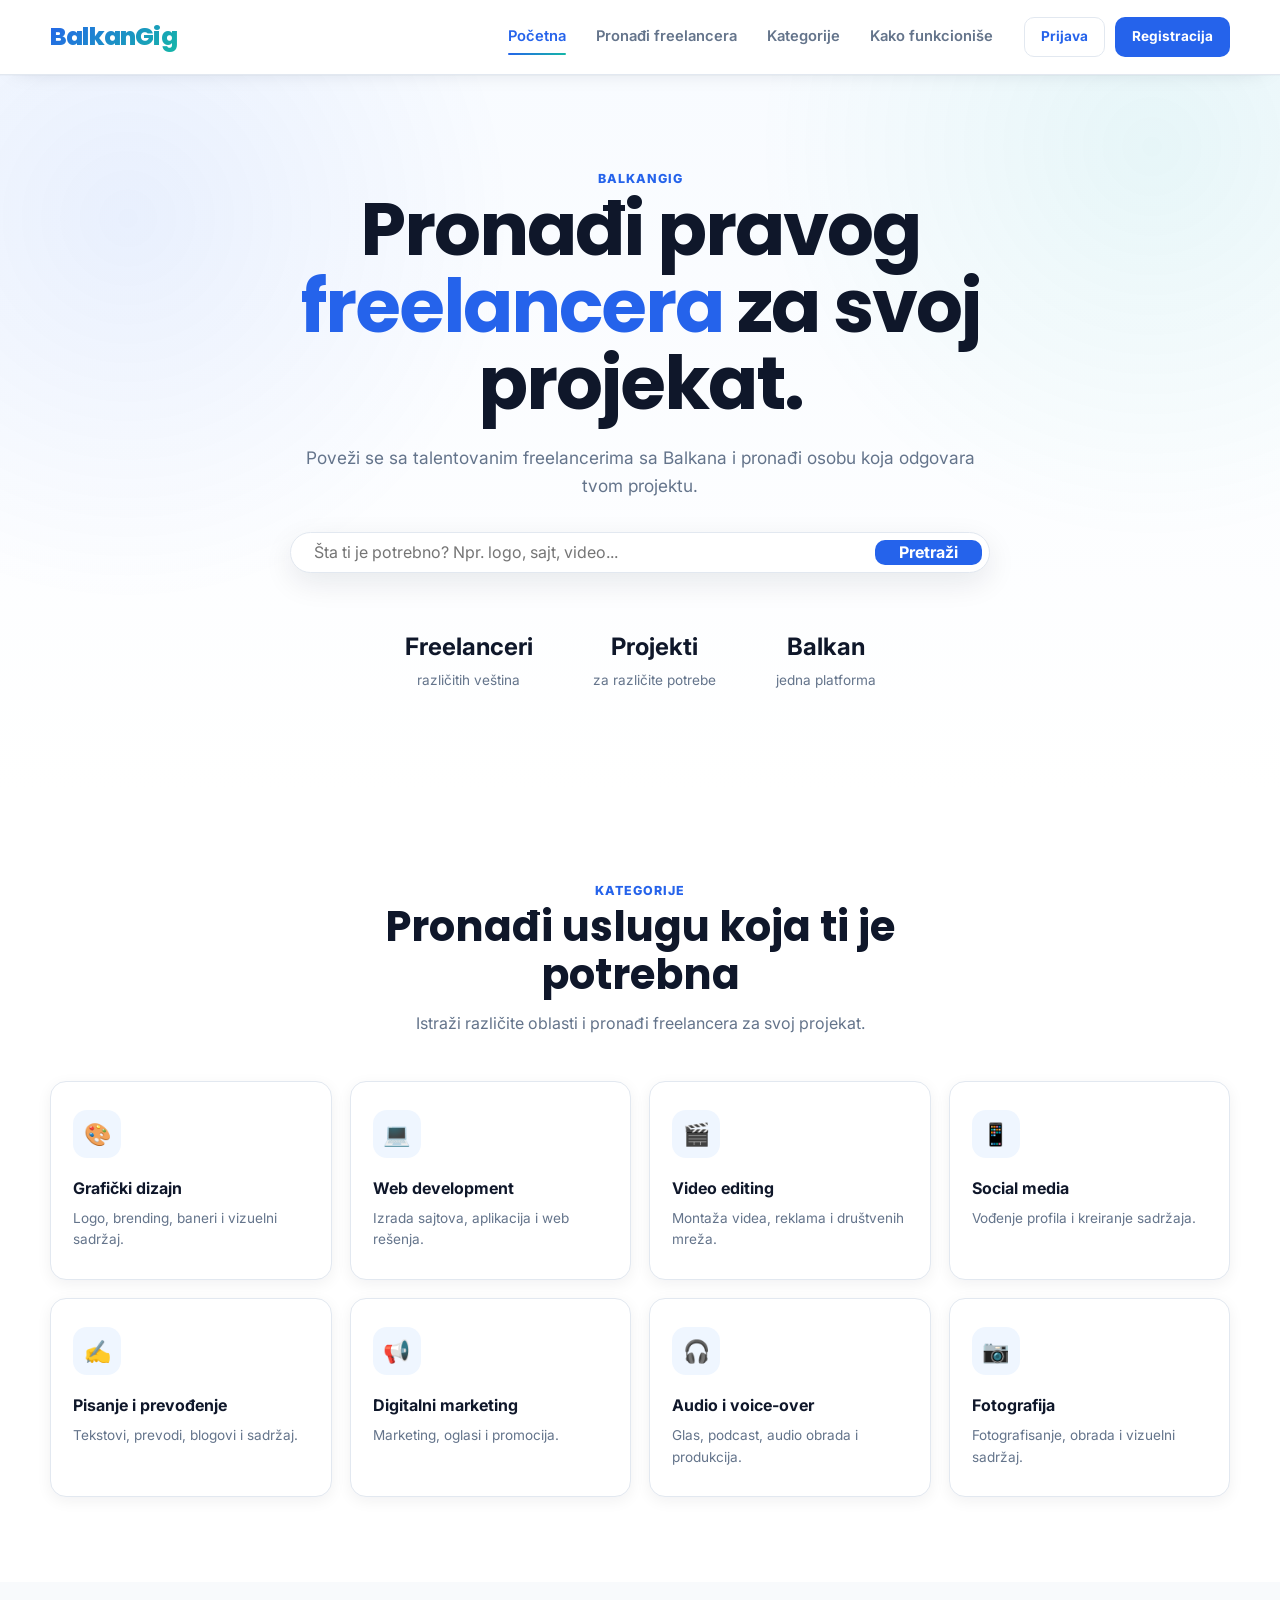
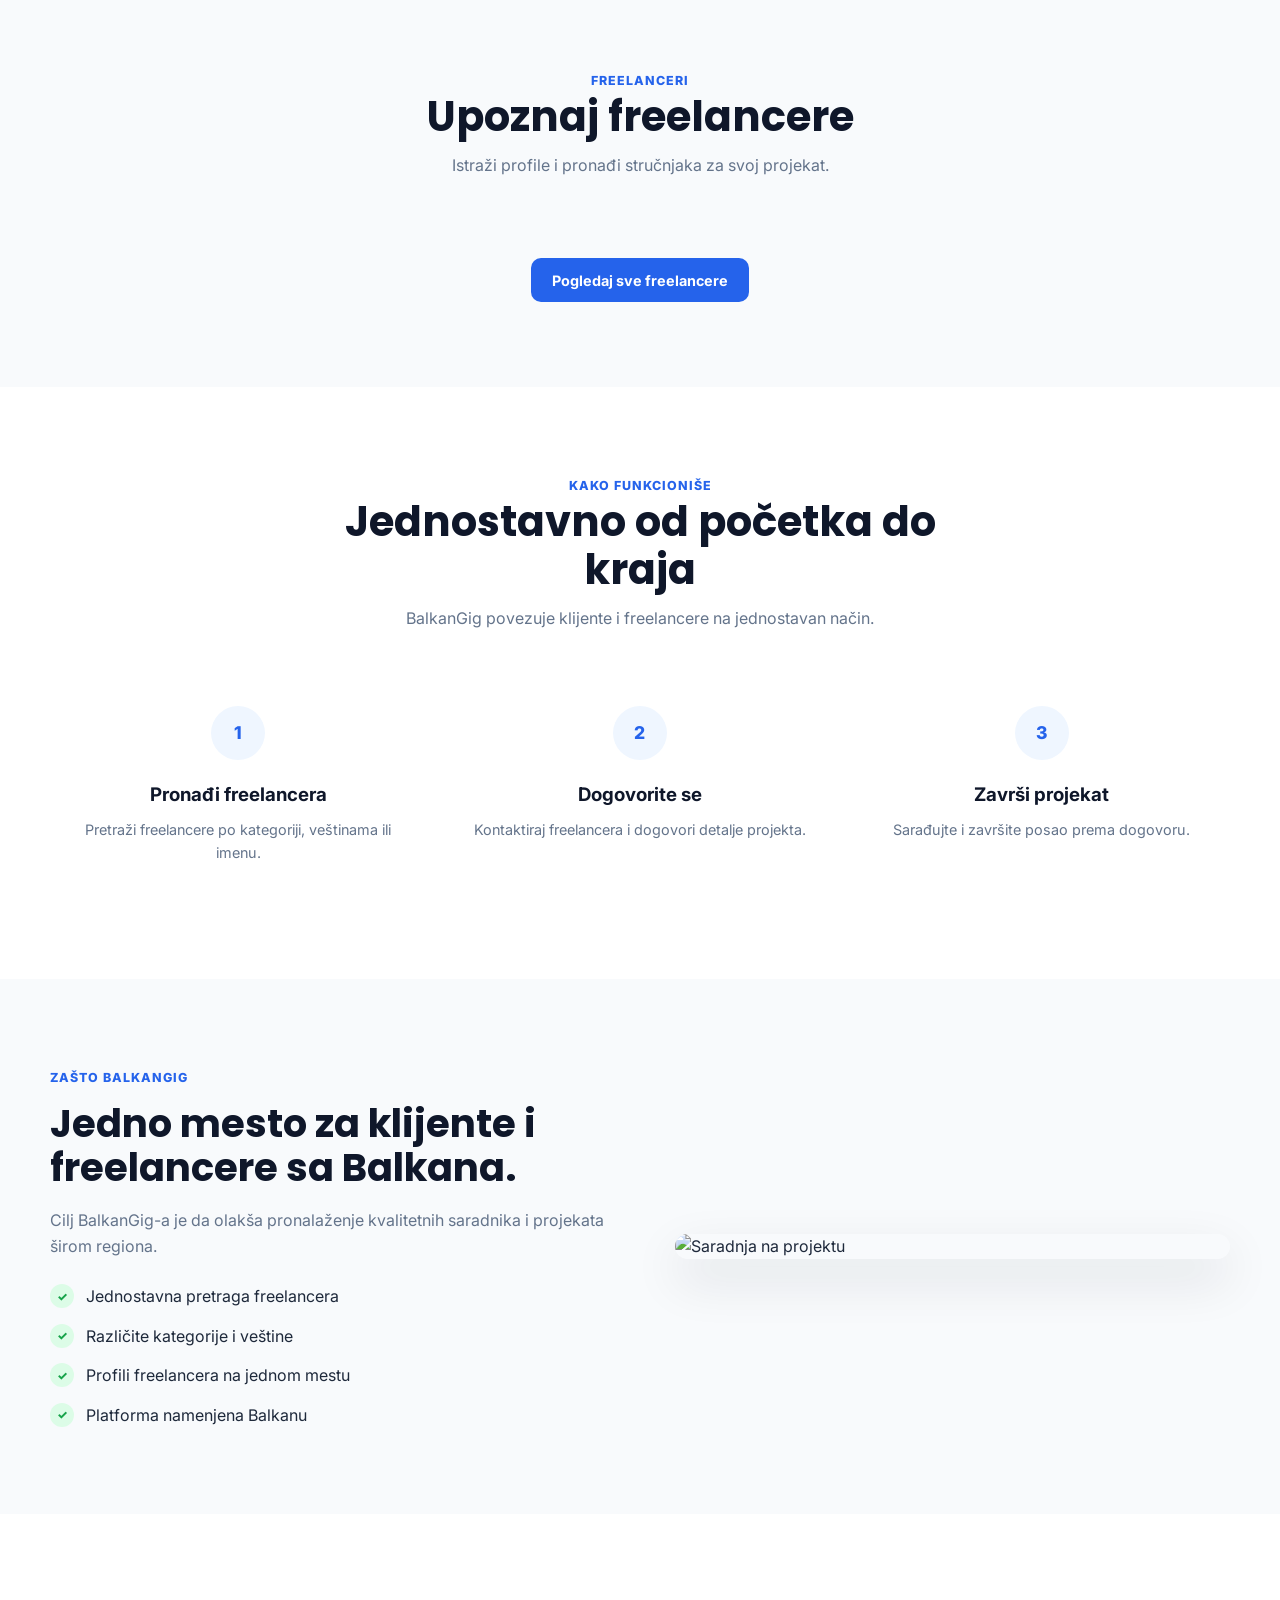
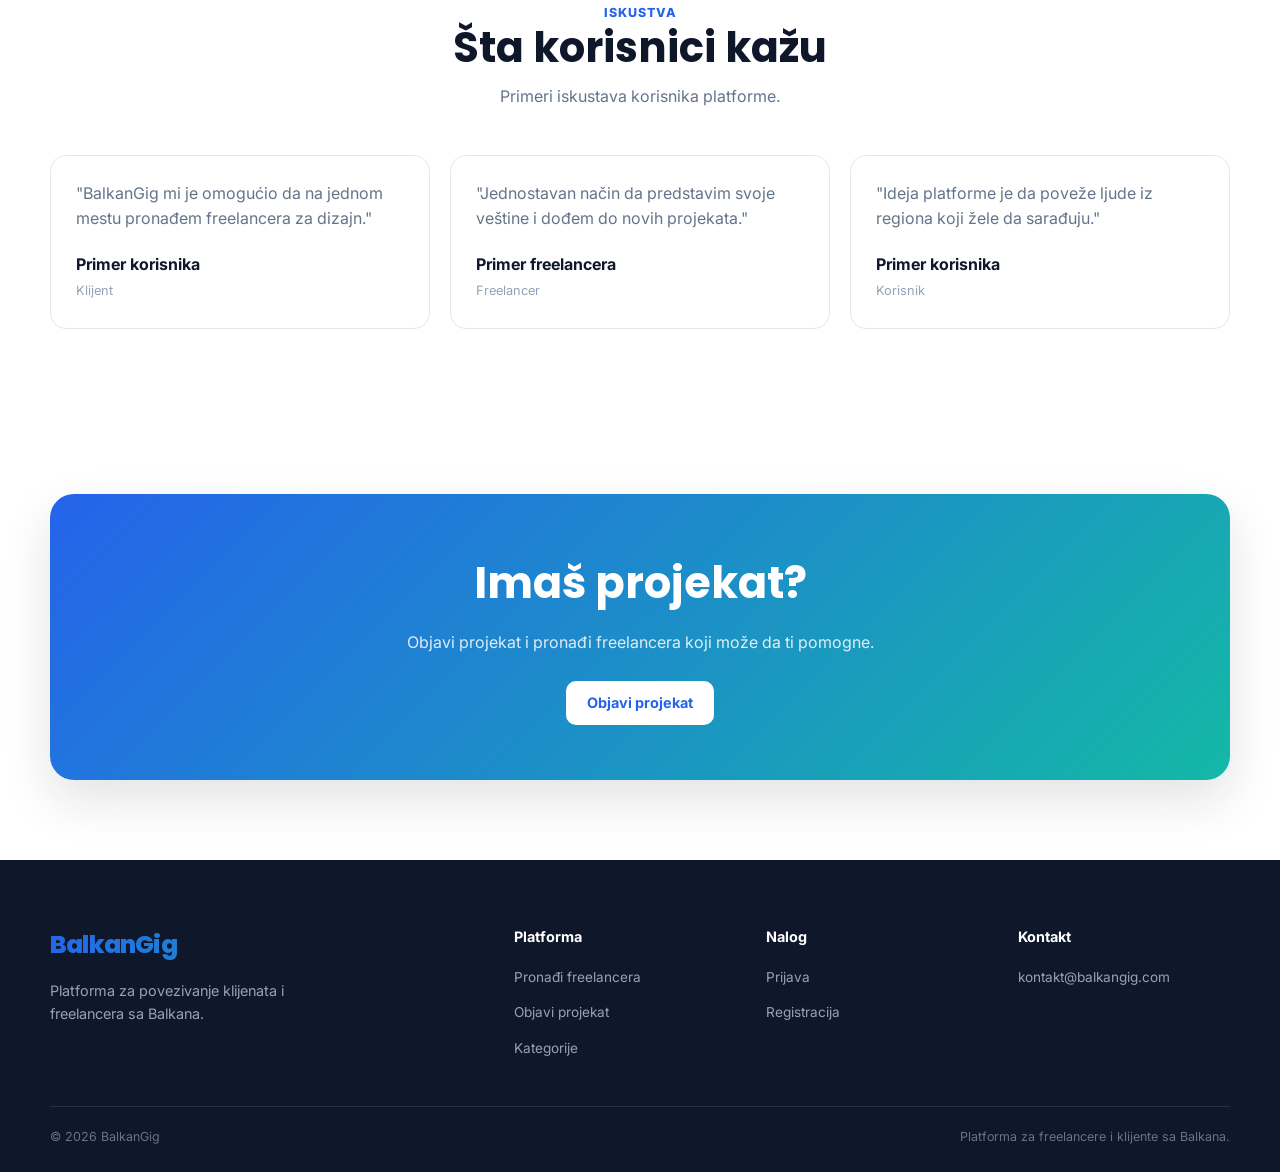
==== commit bf790e7d: "Add files via upload" ====
--- a/index.html
+++ b/index.html
@@ -1,9 +1,9 @@
-```html
 <!DOCTYPE html>
 <html lang="sr">
 <head>
   <meta charset="UTF-8">
   <meta name="viewport" content="width=device-width, initial-scale=1.0">
+<link rel="icon" href="data:image/svg+xml,%3Csvg xmlns=%27http://www.w3.org/2000/svg%27 viewBox=%270 0 32 32%27%3E%3Cdefs%3E%3ClinearGradient id=%27g%27 x1=%270%27 y1=%270%27 x2=%271%27 y2=%271%27%3E%3Cstop offset=%270%27 stop-color=%27%232563eb%27/%3E%3Cstop offset=%271%27 stop-color=%27%2314b8a6%27/%3E%3C/linearGradient%3E%3C/defs%3E%3Crect width=%2732%27 height=%2732%27 rx=%278%27 fill=%27url(%23g)%27/%3E%3Ctext x=%2716%27 y=%2722%27 font-family=%27Arial,sans-serif%27 font-weight=%27800%27 font-size=%2718%27 fill=%27white%27 text-anchor=%27middle%27%3EB%3C/text%3E%3C/svg%3E">
 
   <title>BalkanGig | Freelance platforma za Balkan</title>
   <meta name="description" content="BalkanGig povezuje klijente i freelancere sa Balkana. Pronađi freelancera ili objavi svoj projekat.">
@@ -803,4 +803,3 @@
 
 </body>
 </html>
-```
--- a/style.css
+++ b/style.css
@@ -28,9 +28,12 @@
   --shadow-md: 0 10px 30px rgba(15, 23, 42, 0.09);
   --shadow-lg: 0 20px 50px rgba(15, 23, 42, 0.12);
 
+  --radius-xs: 8px;
   --radius-sm: 10px;
   --radius-md: 16px;
   --radius-lg: 24px;
+  --radius-icon: 14px;
+  --radius-pill: 999px;
 
   --max-width: 1180px;
 }
@@ -87,8 +90,11 @@
 ========================================= */
 
 .site-header {
-  background: rgba(255, 255, 255, 0.96);
+  background: rgba(255, 255, 255, 0.85);
+  backdrop-filter: blur(10px);
+  -webkit-backdrop-filter: blur(10px);
   border-bottom: 1px solid var(--border);
+  box-shadow: 0 1px 0 rgba(15, 23, 42, 0.02), 0 8px 24px -18px rgba(15, 23, 42, 0.25);
   position: sticky;
   top: 0;
   z-index: 1000;
@@ -102,15 +108,29 @@
   gap: 30px;
 }
 
-/* TEKSTUALNI LOGO */
+/* TEKSTUALNI LOGO (WORDMARK, BEZ SLIKE) */
 
 .brand {
+  display: flex;
+  align-items: center;
+  gap: 8px;
   font-family: Poppins, Inter, Arial, sans-serif;
   font-size: 1.55rem;
   font-weight: 800;
-  color: var(--primary);
   letter-spacing: -0.8px;
   white-space: nowrap;
+
+  color: var(--primary);
+  background: var(--gradient);
+  background-clip: text;
+  -webkit-background-clip: text;
+  -webkit-text-fill-color: transparent;
+
+  transition: opacity 0.2s ease, transform 0.2s ease;
+}
+
+.brand:hover {
+  opacity: 0.85;
 }
 
 .nav-links {
@@ -121,10 +141,27 @@
 }
 
 .nav-links a {
+  position: relative;
+  display: inline-block;
+  padding: 6px 1px;
   color: var(--text-soft);
   font-size: 0.92rem;
   font-weight: 600;
-  transition: 0.2s ease;
+  transition: color 0.2s ease;
+}
+
+.nav-links a::after {
+  content: "";
+  position: absolute;
+  left: 1px;
+  right: 1px;
+  bottom: 0;
+  height: 2px;
+  border-radius: var(--radius-pill);
+  background: var(--gradient);
+  transform: scaleX(0);
+  transform-origin: left;
+  transition: transform 0.25s ease;
 }
 
 .nav-links a:hover,
@@ -132,6 +169,11 @@
   color: var(--primary);
 }
 
+.nav-links a:hover::after,
+.nav-links a.active::after {
+  transform: scaleX(1);
+}
+
 .nav-actions {
   display: flex;
   align-items: center;
@@ -145,7 +187,7 @@
 .btn {
   min-height: 44px;
   padding: 0 20px;
-  border-radius: 10px;
+  border-radius: var(--radius-sm);
   border: 1px solid transparent;
   display: inline-flex;
   align-items: center;
@@ -211,7 +253,7 @@
   height: 2px;
   margin: 6px 0;
   background: var(--navy);
-  border-radius: 5px;
+  border-radius: var(--radius-pill);
 }
 
 /* =========================================
@@ -301,7 +343,7 @@
   margin: 0 auto;
   background: white;
   border: 1px solid var(--border);
-  border-radius: 14px;
+  border-radius: var(--radius-lg);
   padding: 7px;
   display: flex;
   box-shadow: var(--shadow-md);
@@ -318,7 +360,7 @@
 
 .hero-search button {
   border: 0;
-  border-radius: 10px;
+  border-radius: var(--radius-sm);
   background: var(--primary);
   color: white;
   padding: 0 24px;
@@ -418,7 +460,7 @@
 .category-icon {
   width: 48px;
   height: 48px;
-  border-radius: 12px;
+  border-radius: var(--radius-icon);
   background: #eff6ff;
   display: flex;
   align-items: center;
@@ -695,6 +737,7 @@
 
 .footer-brand .brand {
   color: white;
+  font-size: 1.55rem;
 }
 
 .footer-brand p {
@@ -782,7 +825,7 @@
 .form-group select {
   width: 100%;
   border: 1px solid var(--border);
-  border-radius: 10px;
+  border-radius: var(--radius-sm);
   padding: 12px 14px;
   outline: 0;
   background: white;
@@ -809,26 +852,121 @@
    PRIJAVA / REGISTRACIJA
 ========================================= */
 
-.auth-container {
-  max-width: 500px;
-  margin: 0 auto;
+.auth-wrap {
+  min-height: calc(100vh - 75px);
+  display: flex;
+  align-items: center;
+  justify-content: center;
+  padding: 60px 20px;
+  background: var(--bg);
 }
 
 .auth-card {
+  width: 100%;
+  max-width: 440px;
   background: white;
   border: 1px solid var(--border);
   border-radius: var(--radius-lg);
-  padding: 35px;
+  padding: 38px;
   box-shadow: var(--shadow-sm);
 }
 
 .auth-card h1 {
   color: var(--navy);
-  margin-bottom: 10px;
+  margin-bottom: 6px;
+  font-family: Poppins, Inter, Arial, sans-serif;
+  font-size: 1.6rem;
 }
 
 .auth-card p {
   color: var(--text-soft);
+}
+
+.auth-sub {
+  margin-bottom: 26px;
+}
+
+.form-success {
+  display: none;
+  margin-bottom: 20px;
+  padding: 14px 16px;
+  border-radius: var(--radius-sm);
+  background: #dcfce7;
+  color: #166534;
+  font-size: 0.88rem;
+  font-weight: 600;
+}
+
+.form-success.show {
+  display: block;
+}
+
+.field {
+  margin-bottom: 16px;
+}
+
+.field label {
+  display: block;
+  margin-bottom: 7px;
+  font-size: 0.85rem;
+  font-weight: 700;
+  color: var(--navy);
+}
+
+.field input {
+  width: 100%;
+  border: 1px solid var(--border);
+  border-radius: var(--radius-sm);
+  padding: 12px 14px;
+  outline: 0;
+  background: white;
+  color: var(--text);
+}
+
+.field input:focus {
+  border-color: var(--primary);
+  box-shadow: 0 0 0 3px rgba(37, 99, 235, 0.1);
+}
+
+.btn-block {
+  width: 100%;
+  margin-top: 6px;
+}
+
+.auth-divider {
+  display: flex;
+  align-items: center;
+  gap: 12px;
+  margin: 22px 0;
+  color: var(--muted);
+  font-size: 0.78rem;
+  font-weight: 600;
+  text-transform: uppercase;
+  letter-spacing: 0.5px;
+}
+
+.auth-divider::before,
+.auth-divider::after {
+  content: "";
+  flex: 1;
+  height: 1px;
+  background: var(--border);
+}
+
+.auth-switch {
+  margin-top: 24px;
+  text-align: center;
+  color: var(--text-soft);
+  font-size: 0.9rem;
+}
+
+.auth-switch a {
+  color: var(--primary);
+  font-weight: 700;
+}
+
+.auth-switch a:hover {
+  text-decoration: underline;
 }
 
 .role-toggle {
@@ -837,15 +975,15 @@
   gap: 5px;
   background: var(--bg);
   padding: 5px;
-  border-radius: 10px;
-  margin: 25px 0;
+  border-radius: var(--radius-sm);
+  margin-bottom: 22px;
 }
 
 .role-toggle button {
   border: 0;
   background: transparent;
   padding: 11px;
-  border-radius: 8px;
+  border-radius: var(--radius-xs);
   color: var(--text-soft);
   font-weight: 700;
 }
@@ -968,7 +1106,7 @@
   height: 62px;
   background: white;
   border: 1px solid var(--border);
-  border-radius: 14px;
+  border-radius: var(--radius-lg);
   display: flex;
   align-items: center;
   padding: 0 20px;
@@ -1010,7 +1148,7 @@
   top: 95px;
   background: white;
   border: 1px solid var(--border);
-  border-radius: 16px;
+  border-radius: var(--radius-md);
   padding: 22px;
   box-shadow: var(--shadow-sm);
 }
@@ -1037,7 +1175,7 @@
   align-items: center;
   gap: 9px;
   padding: 9px 6px;
-  border-radius: 8px;
+  border-radius: var(--radius-xs);
   cursor: pointer;
   color: var(--text-soft);
   font-size: 0.88rem;
@@ -1080,7 +1218,7 @@
 .results-header select {
   min-width: 175px;
   border: 1px solid var(--border);
-  border-radius: 9px;
+  border-radius: var(--radius-sm);
   padding: 10px 12px;
   background: white;
 }
@@ -1091,7 +1229,7 @@
   text-align: center;
   padding: 60px 20px;
   border: 1px dashed var(--border);
-  border-radius: 16px;
+  border-radius: var(--radius-md);
   background: var(--bg);
 }
 
@@ -1125,7 +1263,7 @@
 
 .cta-inner {
   padding: 40px 45px;
-  border-radius: 22px;
+  border-radius: var(--radius-lg);
   background: var(--gradient);
   color: white;
   display: flex;
@@ -1155,7 +1293,7 @@
 .success-message {
   margin-top: 18px;
   padding: 14px 16px;
-  border-radius: 10px;
+  border-radius: var(--radius-sm);
   background: #dcfce7;
   color: #166534;
   font-size: 0.9rem;
@@ -1164,7 +1302,7 @@
 .error-message {
   margin-top: 18px;
   padding: 14px 16px;
-  border-radius: 10px;
+  border-radius: var(--radius-sm);
   background: #fee2e2;
   color: #991b1b;
   font-size: 0.9rem;
@@ -1361,4 +1499,3 @@
     font-size: 1.35rem;
   }
 }
-```
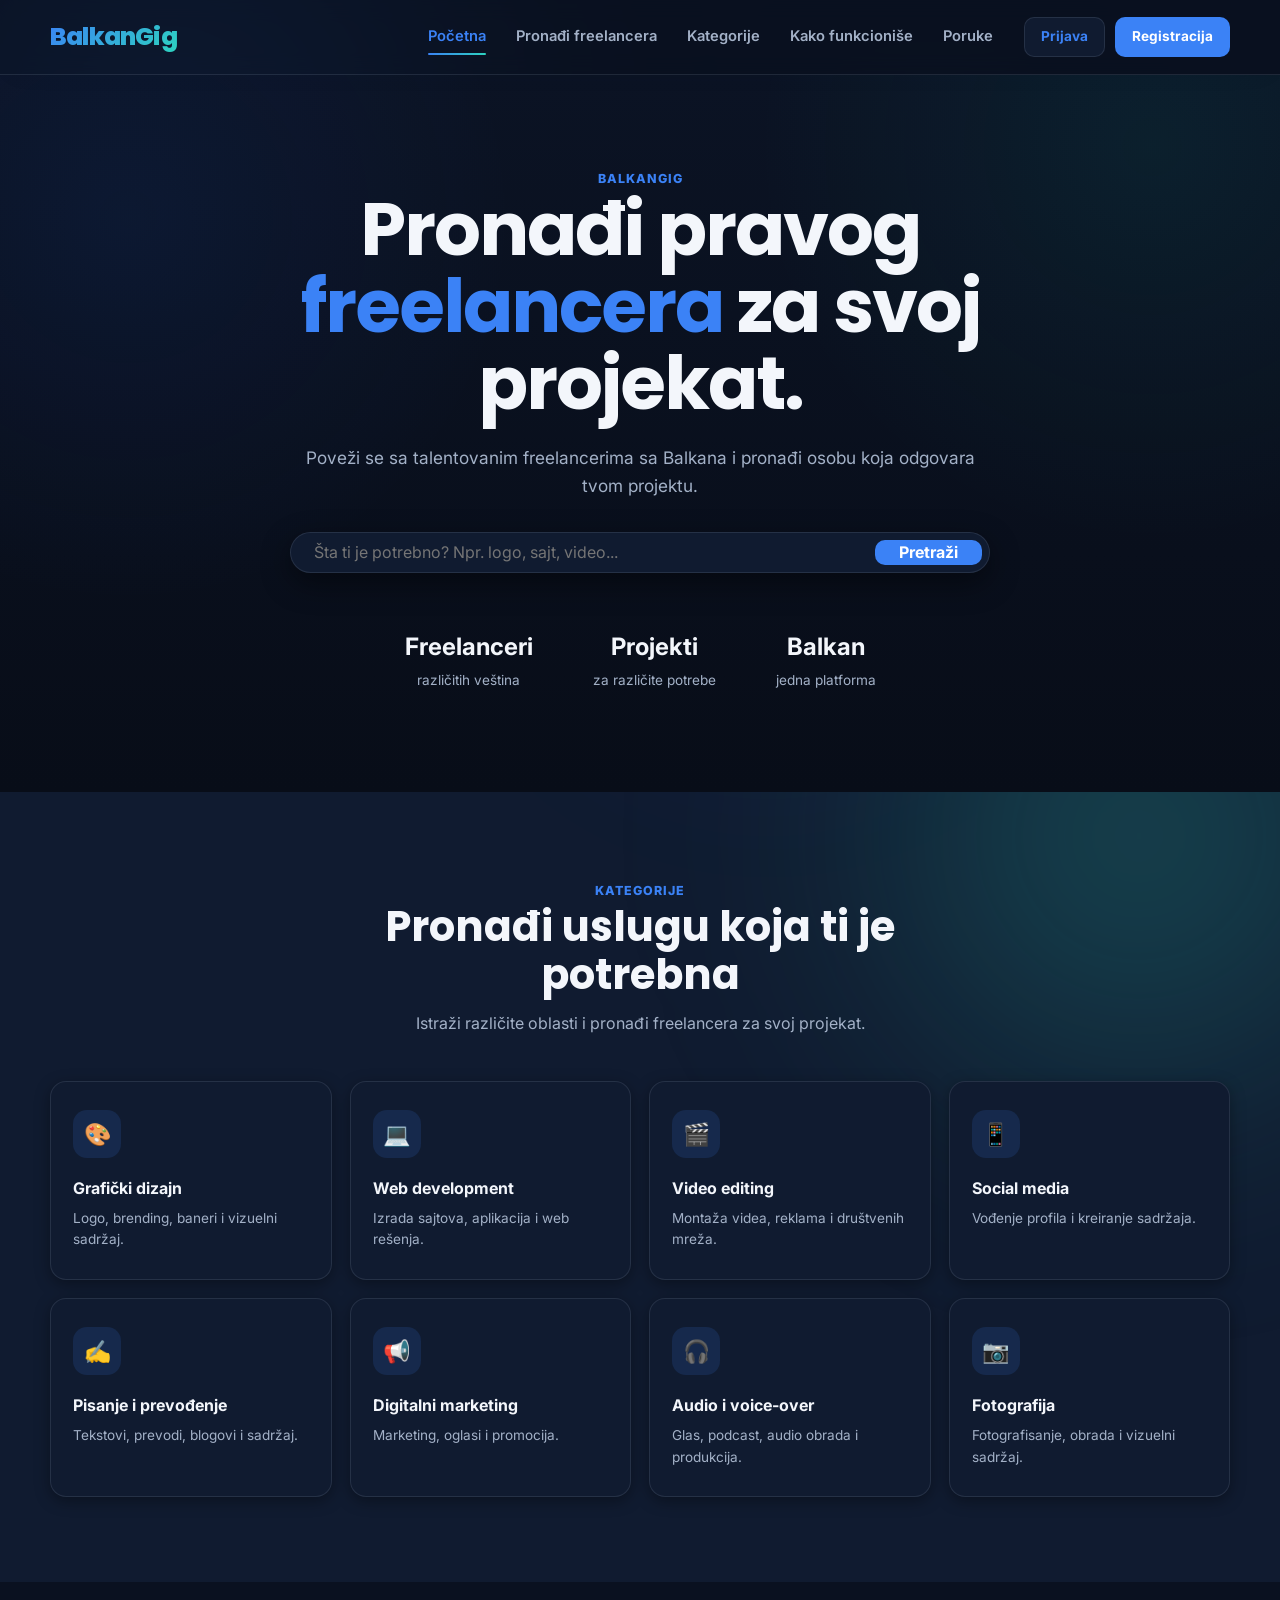
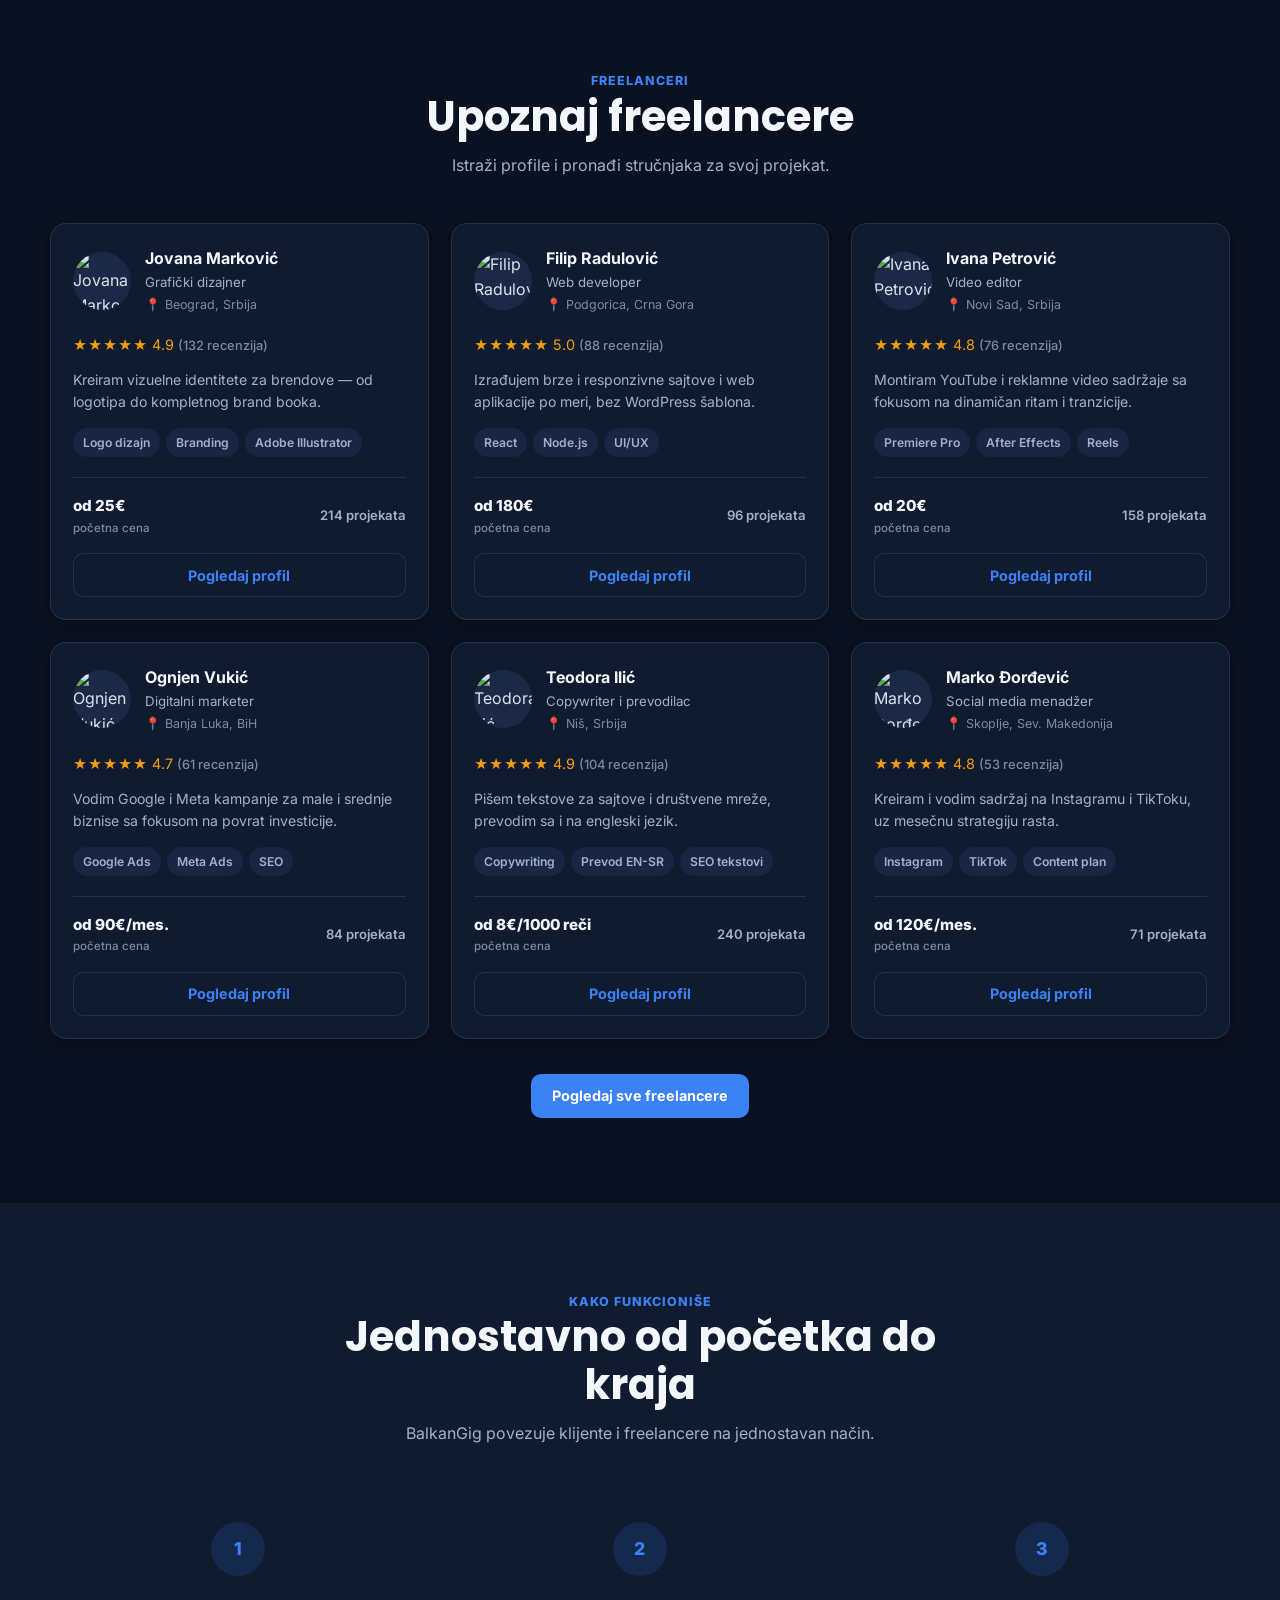
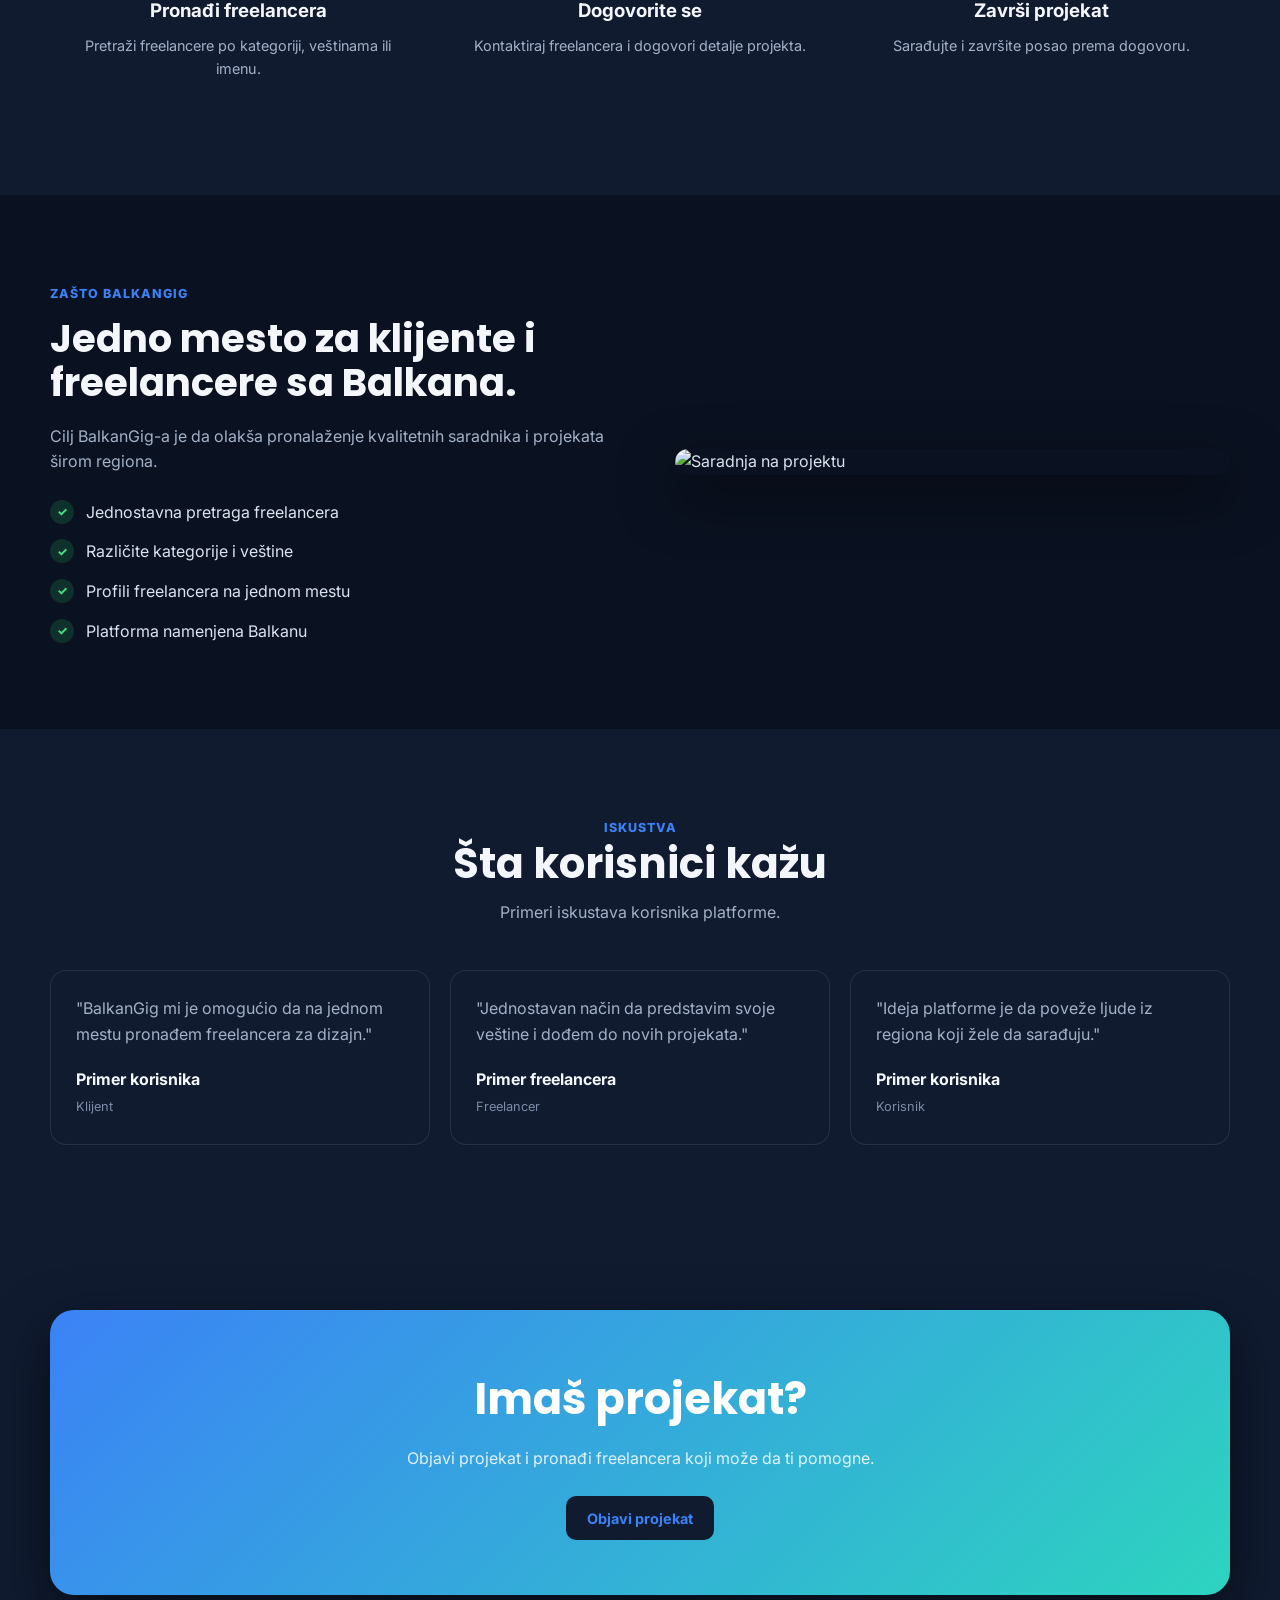
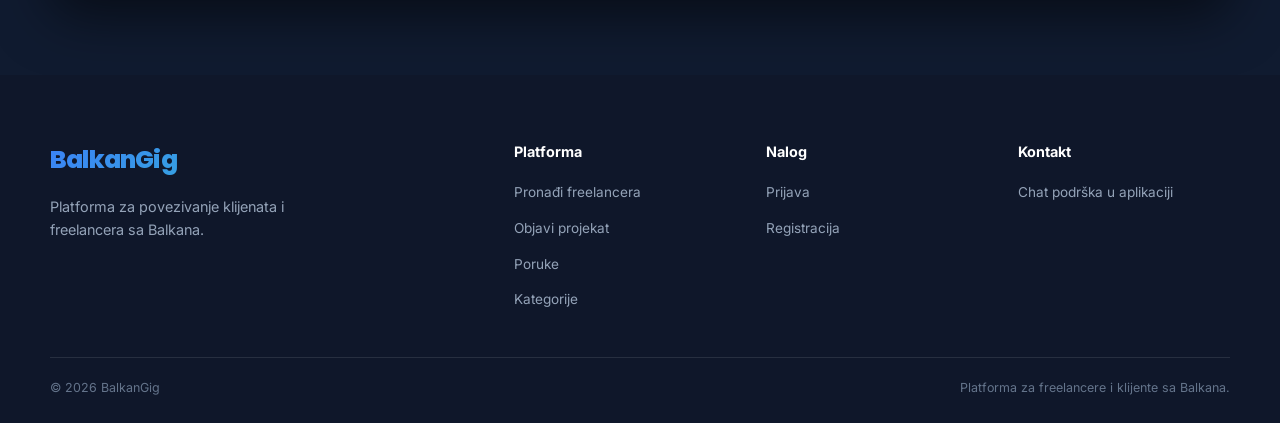
==== commit a701a1c7: "Add files via upload" ====
--- a/index.html
+++ b/index.html
@@ -17,6 +17,8 @@
 
 <body>
 
+<div class="bg-mist-layer"><span></span><span></span></div>
+
   <!-- =========================================
        HEADER
   ========================================== -->
@@ -33,7 +35,8 @@
         <a href="pronadji-freelancera.html">Pronađi freelancera</a>
         <a href="#kategorije">Kategorije</a>
         <a href="#kako-funkcionise">Kako funkcioniše</a>
-      </nav>
+            <a href="poruke.html">Poruke</a>
+    </nav>
 
       <div class="nav-actions">
         <a href="prijava.html" class="btn btn-outline btn-sm">
@@ -86,7 +89,9 @@
     <a href="#kategorije">Kategorije</a>
     <a href="#kako-funkcionise">Kako funkcioniše</a>
 
-    <div class="nav-actions">
+    <a href="poruke.html">Poruke</a>
+
+  <div class="nav-actions">
       <a href="prijava.html" class="btn btn-outline">
         Prijava
       </a>
@@ -724,6 +729,12 @@
             </li>
 
             <li>
+              <a href="poruke.html">
+                Poruke
+              </a>
+            </li>
+
+            <li>
               <a href="#kategorije">
                 Kategorije
               </a>
@@ -768,8 +779,8 @@
           <ul>
 
             <li>
-              <a href="mailto:kontakt@balkangig.com">
-                kontakt@balkangig.com
+              <a href="poruke.html">
+                Chat podrška u aplikaciji
               </a>
             </li>
 
--- a/style.css
+++ b/style.css
@@ -8,25 +8,26 @@
 ========================================= */
 
 :root {
-  --primary: #2563eb;
-  --primary-dark: #1d4ed8;
-  --accent: #14b8a6;
+  --primary: #3b82f6;
+  --primary-dark: #2563eb;
+  --accent: #2dd4bf;
 
   --navy: #0f172a;
-  --text: #1e293b;
-  --text-soft: #64748b;
-  --muted: #94a3b8;
-
-  --white: #ffffff;
-  --bg: #f8fafc;
-  --bg-alt: #f1f5f9;
-  --border: #e2e8f0;
-
-  --gradient: linear-gradient(135deg, #2563eb, #14b8a6);
-
-  --shadow-sm: 0 4px 15px rgba(15, 23, 42, 0.06);
-  --shadow-md: 0 10px 30px rgba(15, 23, 42, 0.09);
-  --shadow-lg: 0 20px 50px rgba(15, 23, 42, 0.12);
+  --heading: #f3f6fb;
+  --text: #dbe3ef;
+  --text-soft: #a3b1c7;
+  --muted: #7c8aa5;
+
+  --white: #101b30;
+  --bg: #0a1120;
+  --bg-alt: #182543;
+  --border: rgba(148, 163, 184, 0.16);
+
+  --gradient: linear-gradient(135deg, #3b82f6, #2dd4bf);
+
+  --shadow-sm: 0 4px 15px rgba(0, 0, 0, 0.35);
+  --shadow-md: 0 10px 30px rgba(0, 0, 0, 0.45);
+  --shadow-lg: 0 20px 55px rgba(0, 0, 0, 0.55);
 
   --radius-xs: 8px;
   --radius-sm: 10px;
@@ -57,6 +58,105 @@
   background: var(--white);
   color: var(--text);
   line-height: 1.6;
+  position: relative;
+  min-height: 100vh;
+}
+
+/* =========================================
+   ANIMIRANA "MAGLENA" POZADINA (tamno plava)
+   Dve zamućene senke koje sporo lebde iza
+   celog sajta, na svakoj stranici.
+========================================= */
+
+body::before,
+body::after {
+  content: "";
+  position: fixed;
+  z-index: -2;
+  border-radius: 50%;
+  filter: blur(110px);
+  pointer-events: none;
+  will-change: transform;
+}
+
+body::before {
+  width: 62vw;
+  height: 62vw;
+  top: -20vw;
+  left: -18vw;
+  background: radial-gradient(circle, rgba(59, 130, 246, 0.40), rgba(59, 130, 246, 0) 70%);
+  animation: mistDriftOne 24s ease-in-out infinite alternate;
+}
+
+body::after {
+  width: 58vw;
+  height: 58vw;
+  bottom: -24vw;
+  right: -18vw;
+  background: radial-gradient(circle, rgba(45, 212, 191, 0.28), rgba(45, 212, 191, 0) 70%);
+  animation: mistDriftTwo 28s ease-in-out infinite alternate;
+}
+
+.bg-mist-layer {
+  position: fixed;
+  inset: 0;
+  z-index: -3;
+  overflow: hidden;
+  pointer-events: none;
+  background: var(--white);
+}
+
+.bg-mist-layer span {
+  position: absolute;
+  border-radius: 50%;
+  filter: blur(100px);
+  opacity: 0.55;
+}
+
+.bg-mist-layer span:nth-child(1) {
+  width: 40vw;
+  height: 40vw;
+  top: 30%;
+  left: 40%;
+  background: radial-gradient(circle, rgba(37, 99, 235, 0.30), rgba(37, 99, 235, 0) 70%);
+  animation: mistDriftThree 32s ease-in-out infinite alternate;
+}
+
+.bg-mist-layer span:nth-child(2) {
+  width: 34vw;
+  height: 34vw;
+  top: 5%;
+  right: 10%;
+  background: radial-gradient(circle, rgba(20, 184, 166, 0.22), rgba(20, 184, 166, 0) 70%);
+  animation: mistDriftFour 20s ease-in-out infinite alternate;
+}
+
+@keyframes mistDriftOne {
+  0%   { transform: translate(0, 0) scale(1); }
+  100% { transform: translate(8vw, 10vw) scale(1.18); }
+}
+
+@keyframes mistDriftTwo {
+  0%   { transform: translate(0, 0) scale(1); }
+  100% { transform: translate(-9vw, -7vw) scale(1.12); }
+}
+
+@keyframes mistDriftThree {
+  0%   { transform: translate(0, 0) scale(1); }
+  100% { transform: translate(-6vw, 8vw) scale(1.15); }
+}
+
+@keyframes mistDriftFour {
+  0%   { transform: translate(0, 0) scale(1); }
+  100% { transform: translate(7vw, -6vw) scale(1.1); }
+}
+
+@media (prefers-reduced-motion: reduce) {
+  body::before,
+  body::after,
+  .bg-mist-layer span {
+    animation: none;
+  }
 }
 
 img {
@@ -90,7 +190,7 @@
 ========================================= */
 
 .site-header {
-  background: rgba(255, 255, 255, 0.85);
+  background: rgba(8, 13, 25, 0.72);
   backdrop-filter: blur(10px);
   -webkit-backdrop-filter: blur(10px);
   border-bottom: 1px solid var(--border);
@@ -209,18 +309,18 @@
 }
 
 .btn-outline {
-  background: white;
+  background: var(--white);
   color: var(--primary);
   border-color: var(--border);
 }
 
 .btn-outline:hover {
   border-color: var(--primary);
-  background: #eff6ff;
+  background: rgba(59, 130, 246, 0.14);
 }
 
 .btn-light {
-  background: white;
+  background: var(--white);
   color: var(--primary);
 }
 
@@ -252,7 +352,7 @@
   display: block;
   height: 2px;
   margin: 6px 0;
-  background: var(--navy);
+  background: var(--heading);
   border-radius: var(--radius-pill);
 }
 
@@ -264,7 +364,7 @@
   display: none;
   position: fixed;
   inset: 0;
-  background: white;
+  background: var(--white);
   z-index: 2000;
   padding: 24px;
   flex-direction: column;
@@ -291,7 +391,7 @@
   border: 0;
   background: transparent;
   font-size: 2rem;
-  color: var(--navy);
+  color: var(--heading);
 }
 
 .mobile-nav .nav-actions {
@@ -309,7 +409,7 @@
   background:
     radial-gradient(circle at 10% 20%, rgba(37, 99, 235, 0.08), transparent 30%),
     radial-gradient(circle at 90% 10%, rgba(20, 184, 166, 0.08), transparent 30%),
-    linear-gradient(180deg, #f8fbff, #ffffff);
+    linear-gradient(180deg, #0b1324, #080d18);
 }
 
 .hero-content {
@@ -323,7 +423,7 @@
   font-size: clamp(2.4rem, 6vw, 4.6rem);
   line-height: 1.05;
   letter-spacing: -2px;
-  color: var(--navy);
+  color: var(--heading);
   margin-bottom: 22px;
 }
 
@@ -341,7 +441,7 @@
 .hero-search {
   max-width: 700px;
   margin: 0 auto;
-  background: white;
+  background: var(--white);
   border: 1px solid var(--border);
   border-radius: var(--radius-lg);
   padding: 7px;
@@ -381,7 +481,7 @@
 .hero-stat strong {
   display: block;
   font-size: 1.5rem;
-  color: var(--navy);
+  color: var(--heading);
 }
 
 .hero-stat span {
@@ -411,7 +511,7 @@
   font-family: Poppins, Inter, Arial, sans-serif;
   font-size: clamp(1.8rem, 4vw, 2.6rem);
   line-height: 1.15;
-  color: var(--navy);
+  color: var(--heading);
   margin-bottom: 12px;
 }
 
@@ -444,7 +544,7 @@
 
 .category-card {
   padding: 28px 22px;
-  background: white;
+  background: var(--white);
   border: 1px solid var(--border);
   border-radius: var(--radius-md);
   box-shadow: var(--shadow-sm);
@@ -454,14 +554,14 @@
 .category-card:hover {
   transform: translateY(-4px);
   box-shadow: var(--shadow-md);
-  border-color: #bfdbfe;
+  border-color: rgba(59, 130, 246, 0.45);
 }
 
 .category-icon {
   width: 48px;
   height: 48px;
   border-radius: var(--radius-icon);
-  background: #eff6ff;
+  background: rgba(59, 130, 246, 0.14);
   display: flex;
   align-items: center;
   justify-content: center;
@@ -470,7 +570,7 @@
 }
 
 .category-card h3 {
-  color: var(--navy);
+  color: var(--heading);
   font-size: 1rem;
   margin-bottom: 6px;
 }
@@ -491,7 +591,7 @@
 }
 
 .freelancer-card {
-  background: white;
+  background: var(--white);
   border: 1px solid var(--border);
   border-radius: var(--radius-md);
   padding: 22px;
@@ -516,17 +616,23 @@
   height: 58px;
   border-radius: 50%;
   object-fit: cover;
-  background: #e2e8f0;
+  background: #1c2946;
 }
 
 .freelancer-card h3 {
-  color: var(--navy);
+  color: var(--heading);
   font-size: 1rem;
 }
 
 .freelancer-role {
   color: var(--text-soft);
   font-size: 0.83rem;
+}
+
+.freelancer-location {
+  color: var(--muted);
+  font-size: 0.78rem;
+  margin-top: 2px;
 }
 
 .freelancer-rating {
@@ -535,9 +641,31 @@
   font-size: 0.9rem;
 }
 
+.freelancer-reviews-count {
+  color: var(--muted);
+  font-size: 0.8rem;
+  font-weight: 500;
+}
+
 .freelancer-card p {
   color: var(--text-soft);
   font-size: 0.88rem;
+}
+
+.freelancer-tags {
+  display: flex;
+  flex-wrap: wrap;
+  gap: 6px;
+  margin-top: 14px;
+}
+
+.freelancer-tags .tag {
+  background: var(--bg-alt);
+  color: var(--text-soft);
+  font-size: 0.76rem;
+  font-weight: 600;
+  padding: 5px 10px;
+  border-radius: var(--radius-pill);
 }
 
 .freelancer-card-footer {
@@ -547,6 +675,37 @@
   display: flex;
   align-items: center;
   justify-content: space-between;
+}
+
+.freelancer-price {
+  font-weight: 800;
+  color: var(--heading);
+  font-size: 0.95rem;
+}
+
+.freelancer-price span {
+  display: block;
+  font-weight: 500;
+  color: var(--muted);
+  font-size: 0.72rem;
+}
+
+.freelancer-done {
+  color: var(--text-soft);
+  font-size: 0.82rem;
+  font-weight: 600;
+}
+
+/* Scroll-reveal animacija za kartice */
+.reveal {
+  opacity: 0;
+  transform: translateY(16px);
+  transition: opacity 0.5s ease, transform 0.5s ease;
+}
+
+.reveal.in {
+  opacity: 1;
+  transform: translateY(0);
 }
 
 /* =========================================
@@ -569,7 +728,7 @@
   height: 54px;
   margin: 0 auto 20px;
   border-radius: 50%;
-  background: #eff6ff;
+  background: rgba(59, 130, 246, 0.14);
   color: var(--primary);
   display: flex;
   align-items: center;
@@ -580,7 +739,7 @@
 
 .step-card h3 {
   margin-bottom: 8px;
-  color: var(--navy);
+  color: var(--heading);
 }
 
 .step-card p {
@@ -603,7 +762,7 @@
   font-family: Poppins, Inter, Arial, sans-serif;
   font-size: 2.4rem;
   line-height: 1.15;
-  color: var(--navy);
+  color: var(--heading);
   margin: 12px 0 18px;
 }
 
@@ -630,8 +789,8 @@
   height: 24px;
   flex: 0 0 24px;
   border-radius: 50%;
-  background: #dcfce7;
-  color: #16a34a;
+  background: rgba(34, 197, 94, 0.18);
+  color: #4ade80;
   display: flex;
   align-items: center;
   justify-content: center;
@@ -657,7 +816,7 @@
 
 .testimonial {
   padding: 25px;
-  background: white;
+  background: var(--white);
   border: 1px solid var(--border);
   border-radius: var(--radius-md);
 }
@@ -682,7 +841,7 @@
 
 .testimonial-author strong {
   display: block;
-  color: var(--navy);
+  color: var(--heading);
 }
 
 .testimonial-author span {
@@ -779,73 +938,386 @@
 }
 
 /* =========================================
-   FORME
-========================================= */
-
-.form-page {
-  min-height: calc(100vh - 74px);
-  padding: 70px 0;
-  background: var(--bg);
-}
+   FORME (zajedničko)
+========================================= */
 
 .form-card {
-  max-width: 650px;
+  max-width: 680px;
   margin: 0 auto;
-  background: white;
+  position: relative;
+  background: var(--white);
   border: 1px solid var(--border);
   border-radius: var(--radius-lg);
-  padding: 35px;
+  padding: 40px;
+  box-shadow: var(--shadow-md);
+  overflow: hidden;
+}
+
+.form-card::before {
+  content: "";
+  position: absolute;
+  top: 0; left: 0; right: 0;
+  height: 5px;
+  background: var(--gradient);
+}
+
+.form-card h1 {
+  color: var(--heading);
+  margin-bottom: 10px;
+}
+
+.form-card h3 {
+  font-family: Poppins, Inter, Arial, sans-serif;
+  color: var(--heading);
+  font-size: 1.3rem;
+}
+
+.form-card > p {
+  color: var(--text-soft);
+}
+
+.form-card button[type="submit"] {
+  width: 100%;
+}
+
+.form-icon-badge {
+  display: inline-flex;
+  align-items: center;
+  justify-content: center;
+  width: 46px;
+  height: 46px;
+  border-radius: var(--radius-icon);
+  background: rgba(59, 130, 246, 0.14);
+  font-size: 22px;
+  margin-bottom: 14px;
+}
+
+/* =========================================
+   OBJAVI PROJEKAT — izbor tipa i forme
+========================================= */
+
+.project-section {
+  background:
+    radial-gradient(circle at 8% 10%, rgba(37, 99, 235, 0.07), transparent 35%),
+    radial-gradient(circle at 92% 25%, rgba(20, 184, 166, 0.08), transparent 35%),
+    var(--bg);
+}
+
+.forms-page-head {
+  max-width: 700px;
+  margin: 0 auto 34px;
+  text-align: center;
+}
+
+.forms-page-head h2 {
+  font-family: Poppins, Inter, Arial, sans-serif;
+  font-size: clamp(1.8rem, 4vw, 2.5rem);
+  color: var(--heading);
+  margin: 10px 0 12px;
+}
+
+.forms-page-head p {
+  color: var(--text-soft);
+}
+
+.forms-tabs {
+  max-width: 420px;
+  margin: 0 auto 8px;
+  display: grid;
+  grid-template-columns: 1fr 1fr;
+  gap: 5px;
+  background: var(--white);
+  padding: 5px;
+  border-radius: var(--radius-pill);
+  border: 1px solid var(--border);
   box-shadow: var(--shadow-sm);
 }
 
-.form-card h1 {
-  color: var(--navy);
-  margin-bottom: 10px;
-}
-
-.form-card > p {
-  color: var(--text-soft);
-  margin-bottom: 25px;
-}
-
-.form-group {
-  margin-bottom: 18px;
-}
-
-.form-group label {
+.forms-tabs button {
+  border: 0;
+  background: transparent;
+  padding: 12px;
+  border-radius: var(--radius-pill);
+  color: var(--text-soft);
+  font-weight: 700;
+  font-size: 0.88rem;
+  transition: 0.2s ease;
+}
+
+.forms-tabs button.active {
+  background: var(--gradient);
+  color: white;
+  box-shadow: var(--shadow-sm);
+}
+
+.forms-tabs-note {
+  text-align: center;
+  margin: 10px 0 36px;
+}
+
+.forms-tabs-note button {
+  border: 0;
+  background: transparent;
+  color: var(--primary);
+  font-weight: 700;
+  font-size: 0.82rem;
+  text-decoration: underline;
+  text-underline-offset: 3px;
+}
+
+.form-panel {
+  display: none;
+}
+
+.form-panel.active {
   display: block;
-  margin-bottom: 7px;
-  font-size: 0.85rem;
-  font-weight: 700;
-  color: var(--navy);
-}
-
-.form-group input,
-.form-group textarea,
-.form-group select {
+  animation: formPanelIn 0.35s ease;
+}
+
+@keyframes formPanelIn {
+  from { opacity: 0; transform: translateY(10px); }
+  to { opacity: 1; transform: translateY(0); }
+}
+
+.form-grid {
+  display: grid;
+  grid-template-columns: 1fr 1fr;
+  gap: 16px 18px;
+  margin-top: 6px;
+}
+
+.field.full {
+  grid-column: 1 / -1;
+}
+
+.field textarea,
+.field select {
   width: 100%;
   border: 1px solid var(--border);
   border-radius: var(--radius-sm);
   padding: 12px 14px;
   outline: 0;
-  background: white;
+  background: var(--white);
   color: var(--text);
-}
-
-.form-group input:focus,
-.form-group textarea:focus,
-.form-group select:focus {
-  border-color: var(--primary);
-  box-shadow: 0 0 0 3px rgba(37,99,235,0.1);
-}
-
-.form-group textarea {
+  font-family: inherit;
+  font-size: 0.95rem;
+}
+
+.field textarea {
   min-height: 130px;
   resize: vertical;
 }
 
-.form-card button[type="submit"] {
+.field textarea:focus,
+.field select:focus {
+  border-color: var(--primary);
+  box-shadow: 0 0 0 3px rgba(37, 99, 235, 0.1);
+}
+
+.field .opt {
+  color: var(--muted);
+  font-weight: 500;
+}
+
+.form-note {
+  margin-top: 18px;
+  text-align: center;
+  color: var(--muted);
+  font-size: 0.82rem;
+}
+
+/* Dugme "Pošalji" u formi ima gap iznad */
+.form-card form > button[type="submit"] {
+  margin-top: 6px;
+}
+
+/* =========================================
+   IZBOR TIPA OBJAVE (POP-UP)
+========================================= */
+
+.choice-modal-backdrop {
+  position: fixed;
+  inset: 0;
+  background: rgba(15, 23, 42, 0.6);
+  backdrop-filter: blur(6px);
+  -webkit-backdrop-filter: blur(6px);
+  display: flex;
+  align-items: center;
+  justify-content: center;
+  padding: 20px;
+  z-index: 3000;
+  opacity: 0;
+  pointer-events: none;
+  transition: opacity 0.25s ease;
+}
+
+.choice-modal-backdrop.open {
+  opacity: 1;
+  pointer-events: auto;
+}
+
+.choice-modal {
   width: 100%;
+  max-width: 800px;
+  background: var(--white);
+  border-radius: var(--radius-lg);
+  box-shadow: var(--shadow-lg);
+  padding: 42px;
+  position: relative;
+  transform: scale(0.94) translateY(10px);
+  opacity: 0;
+  transition: transform 0.3s ease, opacity 0.3s ease;
+  max-height: calc(100vh - 40px);
+  overflow-y: auto;
+}
+
+.choice-modal-backdrop.open .choice-modal {
+  transform: scale(1) translateY(0);
+  opacity: 1;
+}
+
+.choice-modal-close {
+  position: absolute;
+  top: 16px;
+  right: 16px;
+  width: 36px;
+  height: 36px;
+  border: 0;
+  border-radius: 50%;
+  background: var(--bg-alt);
+  color: var(--text-soft);
+  font-size: 1.3rem;
+  line-height: 1;
+  display: flex;
+  align-items: center;
+  justify-content: center;
+  transition: 0.2s ease;
+}
+
+.choice-modal-close:hover {
+  background: var(--border);
+  color: var(--heading);
+}
+
+.choice-modal-head {
+  text-align: center;
+  max-width: 480px;
+  margin: 0 auto 28px;
+}
+
+.choice-modal-head .kicker {
+  display: block;
+  margin-bottom: 8px;
+}
+
+.choice-modal-head h2 {
+  font-family: Poppins, Inter, Arial, sans-serif;
+  font-size: clamp(1.35rem, 3.4vw, 1.85rem);
+  color: var(--heading);
+  margin-bottom: 8px;
+}
+
+.choice-modal-head p {
+  color: var(--text-soft);
+  font-size: 0.92rem;
+}
+
+.choice-grid {
+  display: grid;
+  grid-template-columns: 1fr 1fr;
+  gap: 18px;
+}
+
+.choice-card {
+  width: 100%;
+  text-align: left;
+  border: 2px solid var(--border);
+  border-radius: var(--radius-md);
+  padding: 26px 22px;
+  background: var(--bg);
+  cursor: pointer;
+  transition: 0.2s ease;
+  display: flex;
+  flex-direction: column;
+  height: 100%;
+}
+
+.choice-card:hover,
+.choice-card:focus-visible {
+  border-color: var(--primary);
+  background: var(--white);
+  transform: translateY(-4px);
+  box-shadow: var(--shadow-md);
+  outline: none;
+}
+
+.choice-card-icon {
+  width: 50px;
+  height: 50px;
+  border-radius: var(--radius-icon);
+  background: var(--white);
+  box-shadow: var(--shadow-sm);
+  display: flex;
+  align-items: center;
+  justify-content: center;
+  font-size: 24px;
+  margin-bottom: 16px;
+}
+
+.choice-card h3 {
+  color: var(--heading);
+  font-size: 1.08rem;
+  margin-bottom: 6px;
+}
+
+.choice-card > p {
+  color: var(--text-soft);
+  font-size: 0.85rem;
+  margin-bottom: 16px;
+}
+
+.choice-card ul {
+  list-style: none;
+  display: grid;
+  gap: 8px;
+  margin-bottom: 22px;
+  flex: 1;
+}
+
+.choice-card li {
+  display: flex;
+  align-items: flex-start;
+  gap: 8px;
+  font-size: 0.82rem;
+  color: var(--text-soft);
+}
+
+.choice-card li::before {
+  content: "✓";
+  color: var(--accent);
+  font-weight: 800;
+  flex-shrink: 0;
+}
+
+.choice-card-btn {
+  display: flex;
+  align-items: center;
+  justify-content: center;
+  width: 100%;
+  min-height: 42px;
+  border-radius: var(--radius-sm);
+  background: var(--white);
+  border: 1px solid var(--border);
+  color: var(--primary);
+  font-weight: 700;
+  font-size: 0.86rem;
+  transition: 0.2s ease;
+}
+
+.choice-card:hover .choice-card-btn {
+  background: var(--primary);
+  color: white;
+  border-color: var(--primary);
 }
 
 /* =========================================
@@ -864,7 +1336,7 @@
 .auth-card {
   width: 100%;
   max-width: 440px;
-  background: white;
+  background: var(--white);
   border: 1px solid var(--border);
   border-radius: var(--radius-lg);
   padding: 38px;
@@ -872,7 +1344,7 @@
 }
 
 .auth-card h1 {
-  color: var(--navy);
+  color: var(--heading);
   margin-bottom: 6px;
   font-family: Poppins, Inter, Arial, sans-serif;
   font-size: 1.6rem;
@@ -891,8 +1363,8 @@
   margin-bottom: 20px;
   padding: 14px 16px;
   border-radius: var(--radius-sm);
-  background: #dcfce7;
-  color: #166534;
+  background: rgba(34, 197, 94, 0.18);
+  color: #86efac;
   font-size: 0.88rem;
   font-weight: 600;
 }
@@ -910,7 +1382,7 @@
   margin-bottom: 7px;
   font-size: 0.85rem;
   font-weight: 700;
-  color: var(--navy);
+  color: var(--heading);
 }
 
 .field input {
@@ -919,7 +1391,7 @@
   border-radius: var(--radius-sm);
   padding: 12px 14px;
   outline: 0;
-  background: white;
+  background: var(--white);
   color: var(--text);
 }
 
@@ -973,99 +1445,319 @@
   display: grid;
   grid-template-columns: 1fr 1fr;
   gap: 5px;
-  background: var(--bg);
+  background: var(--white);
   padding: 5px;
-  border-radius: var(--radius-sm);
+  border-radius: var(--radius-pill);
+  border: 1px solid var(--border);
+  box-shadow: var(--shadow-sm);
   margin-bottom: 22px;
 }
 
 .role-toggle button {
   border: 0;
   background: transparent;
-  padding: 11px;
-  border-radius: var(--radius-xs);
+  padding: 12px;
+  border-radius: var(--radius-pill);
   color: var(--text-soft);
   font-weight: 700;
+  font-size: 0.88rem;
+  transition: 0.2s ease;
 }
 
 .role-toggle button.active {
-  background: white;
-  color: var(--primary);
+  background: var(--gradient);
+  color: white;
   box-shadow: var(--shadow-sm);
 }
 
 /* =========================================
-   PROFILE
-========================================= */
-
-.profile-page {
-  padding: 70px 0;
-  background: var(--bg);
+   PROFIL FREELANCERA
+========================================= */
+
+.profile-hero {
+  position: relative;
+  padding: 70px 0 95px;
+  background: var(--gradient);
+  overflow: hidden;
+}
+
+.profile-hero::before {
+  content: "";
+  position: absolute;
+  inset: 0;
+  background:
+    radial-gradient(circle at 12% 15%, rgba(255,255,255,0.2), transparent 40%),
+    radial-gradient(circle at 88% 85%, rgba(255,255,255,0.12), transparent 45%);
+  pointer-events: none;
+}
+
+.profile-hero .container {
+  position: relative;
+  display: flex;
+  align-items: center;
+  gap: 28px;
+  flex-wrap: wrap;
+}
+
+.profile-avatar {
+  width: 132px;
+  height: 132px;
+  border-radius: 50%;
+  object-fit: cover;
+  border: 5px solid rgba(255, 255, 255, 0.9);
+  box-shadow: var(--shadow-lg);
+  background: var(--white);
+  flex-shrink: 0;
+}
+
+.profile-hero h1 {
+  font-family: Poppins, Inter, Arial, sans-serif;
+  font-size: clamp(1.7rem, 4vw, 2.3rem);
+  color: white;
+  margin-bottom: 6px;
+}
+
+.profile-hero .role {
+  color: rgba(255, 255, 255, 0.92);
+  font-weight: 600;
+  margin-bottom: 16px;
+  font-size: 1.02rem;
+}
+
+.profile-hero .meta {
+  display: flex;
+  flex-wrap: wrap;
+  gap: 10px;
+}
+
+.profile-hero .meta span {
+  background: rgba(255, 255, 255, 0.16);
+  border: 1px solid rgba(255, 255, 255, 0.28);
+  backdrop-filter: blur(4px);
+  -webkit-backdrop-filter: blur(4px);
+  color: white;
+  font-size: 0.82rem;
+  font-weight: 600;
+  padding: 7px 14px;
+  border-radius: var(--radius-pill);
+}
+
+.profile-hero .meta .stars {
+  color: #fbbf24;
+  margin-right: 2px;
+}
+
+#profileWrap {
+  margin-top: -55px;
+  padding-top: 0;
+  padding-bottom: 90px;
+  position: relative;
+}
+
+.profile-body {
+  display: grid;
+  grid-template-columns: 2fr 1fr;
+  gap: 26px;
+  align-items: start;
+}
+
+.profile-body > div:first-child {
+  display: grid;
+  gap: 22px;
 }
 
 .profile-card {
-  background: white;
+  background: var(--white);
   border: 1px solid var(--border);
   border-radius: var(--radius-lg);
-  padding: 35px;
+  padding: 32px;
+  box-shadow: var(--shadow-md);
+}
+
+.profile-card h2 {
+  font-family: Poppins, Inter, Arial, sans-serif;
+  font-size: 1.2rem;
+  color: var(--heading);
+  margin-bottom: 16px;
+}
+
+.profile-card p {
+  color: var(--text-soft);
+  line-height: 1.7;
+}
+
+/* Veštine */
+
+.skills-list {
+  display: flex;
+  flex-wrap: wrap;
+  gap: 10px;
+}
+
+.skills-list .tag {
+  background: rgba(59, 130, 246, 0.14);
+  color: var(--primary);
+  font-weight: 700;
+  font-size: 0.82rem;
+  padding: 8px 15px;
+  border-radius: var(--radius-pill);
+  border: 1px solid rgba(59, 130, 246, 0.35);
+}
+
+/* Portfolio */
+
+.portfolio-grid {
+  display: grid;
+  grid-template-columns: repeat(3, 1fr);
+  gap: 14px;
+}
+
+.portfolio-item {
+  aspect-ratio: 1 / 1;
+  border-radius: var(--radius-md);
+  display: flex;
+  flex-direction: column;
+  align-items: center;
+  justify-content: center;
+  gap: 8px;
+  color: white;
+  font-weight: 700;
+  font-size: 0.78rem;
+  cursor: pointer;
+  transition: 0.2s ease;
   box-shadow: var(--shadow-sm);
-}
-
-.profile-header {
-  display: flex;
-  gap: 25px;
-  align-items: center;
-}
-
-.profile-avatar {
-  width: 110px;
-  height: 110px;
+  text-align: center;
+}
+
+.portfolio-item .portfolio-icon {
+  font-size: 28px;
+}
+
+.portfolio-item:hover {
+  transform: translateY(-4px) scale(1.02);
+  box-shadow: var(--shadow-md);
+}
+
+.portfolio-item:nth-child(6n+1) { background: linear-gradient(135deg, #2563eb, #60a5fa); }
+.portfolio-item:nth-child(6n+2) { background: linear-gradient(135deg, #14b8a6, #5eead4); }
+.portfolio-item:nth-child(6n+3) { background: linear-gradient(135deg, #7c3aed, #c084fc); }
+.portfolio-item:nth-child(6n+4) { background: linear-gradient(135deg, #f59e0b, #fcd34d); color: var(--navy); }
+.portfolio-item:nth-child(6n+5) { background: linear-gradient(135deg, #ec4899, #f9a8d4); }
+.portfolio-item:nth-child(6n+0) { background: linear-gradient(135deg, #0f172a, #334155); }
+
+/* Recenzije */
+
+.review-item {
+  display: flex;
+  gap: 14px;
+  padding: 18px 0;
+  border-bottom: 1px solid var(--border);
+}
+
+.review-item:first-child {
+  padding-top: 0;
+}
+
+.review-item:last-child {
+  border-bottom: 0;
+  padding-bottom: 0;
+}
+
+.review-avatar {
+  width: 42px;
+  height: 42px;
   border-radius: 50%;
-  object-fit: cover;
-}
-
-.profile-header h1 {
-  color: var(--navy);
-  margin-bottom: 5px;
-}
-
-.profile-header p {
-  color: var(--text-soft);
-}
-
-.profile-content {
-  margin-top: 35px;
-  padding-top: 30px;
-  border-top: 1px solid var(--border);
-}
-
-/* =========================================
-   OBJAVI PROJEKAT
-========================================= */
-
-.project-page {
-  padding: 70px 0;
-  background: var(--bg);
-}
-
-.project-card {
-  max-width: 760px;
-  margin: 0 auto;
-  background: white;
-  border: 1px solid var(--border);
-  border-radius: var(--radius-lg);
-  padding: 35px;
-  box-shadow: var(--shadow-sm);
-}
-
-.project-card h1 {
-  color: var(--navy);
-  margin-bottom: 10px;
-}
-
-.project-card > p {
-  color: var(--text-soft);
-  margin-bottom: 25px;
+  background: var(--gradient);
+  color: white;
+  display: flex;
+  align-items: center;
+  justify-content: center;
+  font-weight: 800;
+  font-size: 0.82rem;
+  flex-shrink: 0;
+}
+
+.review-body {
+  flex: 1;
+  min-width: 0;
+}
+
+.review-top {
+  display: flex;
+  align-items: center;
+  justify-content: space-between;
+  gap: 10px;
+  flex-wrap: wrap;
+}
+
+.review-top strong {
+  color: var(--heading);
+  font-size: 0.94rem;
+}
+
+.review-date {
+  color: var(--muted);
+  font-size: 0.78rem;
+}
+
+.stars {
+  color: #f59e0b;
+  letter-spacing: 1px;
+  font-size: 0.85rem;
+}
+
+.review-body p {
+  color: var(--text-soft);
+  font-size: 0.9rem;
+  margin-top: 8px;
+  line-height: 1.65;
+}
+
+/* Sidebar - cena */
+
+.sidebar-price {
+  position: sticky;
+  top: 95px;
+  text-align: center;
+  background: linear-gradient(180deg, var(--white), #0b1526);
+}
+
+.sidebar-price .amount {
+  font-family: Poppins, Inter, Arial, sans-serif;
+  font-size: 2.1rem;
+  font-weight: 800;
+  color: var(--heading);
+}
+
+.sidebar-price > p {
+  color: var(--text-soft);
+  font-size: 0.85rem;
+  text-align: center;
+}
+
+.info-row {
+  display: flex;
+  align-items: center;
+  justify-content: space-between;
+  gap: 10px;
+  padding: 12px 0;
+  border-bottom: 1px solid var(--border);
+  font-size: 0.85rem;
+}
+
+.info-row:last-child {
+  border-bottom: 0;
+  padding-bottom: 0;
+}
+
+.info-row span:first-child {
+  color: var(--text-soft);
+}
+
+.info-row span:last-child {
+  color: var(--heading);
+  font-weight: 700;
+  text-align: right;
 }
 
 /* =========================================
@@ -1076,7 +1768,7 @@
   padding: 75px 0 65px;
   background:
     radial-gradient(circle at 85% 20%, rgba(37,99,235,0.08), transparent 30%),
-    linear-gradient(180deg, #f8fbff, #ffffff);
+    linear-gradient(180deg, #0b1324, #080d18);
   border-bottom: 1px solid var(--border);
 }
 
@@ -1091,7 +1783,7 @@
   font-size: clamp(2.3rem, 5vw, 3.8rem);
   line-height: 1.08;
   letter-spacing: -1.5px;
-  color: var(--navy);
+  color: var(--heading);
 }
 
 .freelancer-hero p {
@@ -1104,7 +1796,7 @@
   max-width: 760px;
   margin: 0 auto;
   height: 62px;
-  background: white;
+  background: var(--white);
   border: 1px solid var(--border);
   border-radius: var(--radius-lg);
   display: flex;
@@ -1131,7 +1823,7 @@
 
 .freelancer-listing {
   padding: 55px 0 75px;
-  background: white;
+  background: var(--white);
 }
 
 .listing-layout {
@@ -1146,7 +1838,7 @@
 .filters {
   position: sticky;
   top: 95px;
-  background: white;
+  background: var(--white);
   border: 1px solid var(--border);
   border-radius: var(--radius-md);
   padding: 22px;
@@ -1161,37 +1853,71 @@
 }
 
 .filter-header h3 {
-  color: var(--navy);
+  color: var(--heading);
   font-size: 1rem;
 }
 
-.filter-header span {
-  color: var(--muted);
-  font-size: 0.75rem;
+.filters-clear {
+  border: 0;
+  background: transparent;
+  color: var(--primary);
+  font-size: 0.8rem;
+  font-weight: 700;
+  cursor: pointer;
+  padding: 2px 0;
+}
+
+.filters-clear:hover {
+  text-decoration: underline;
 }
 
 .filter-option {
   display: flex;
   align-items: center;
   gap: 9px;
-  padding: 9px 6px;
+  padding: 9px 8px;
   border-radius: var(--radius-xs);
   cursor: pointer;
   color: var(--text-soft);
   font-size: 0.88rem;
+  transition: 0.15s ease;
 }
 
 .filter-option:hover {
   background: var(--bg);
-  color: var(--navy);
+  color: var(--heading);
+}
+
+.filter-option:has(input:checked) {
+  background: rgba(59, 130, 246, 0.14);
+  color: var(--primary);
+  font-weight: 700;
 }
 
 .filter-option input {
   accent-color: var(--primary);
 }
 
-.filter-option span {
+.filter-option-icon {
   font-size: 16px;
+}
+
+.filter-option-name {
+  flex: 1;
+}
+
+.filter-option-count {
+  color: var(--muted);
+  font-size: 0.78rem;
+  font-weight: 600;
+}
+
+.filter-option:has(input:checked) .filter-option-count {
+  color: var(--primary);
+}
+
+.filter-option.is-empty {
+  opacity: 0.45;
 }
 
 /* REZULTATI */
@@ -1205,7 +1931,7 @@
 }
 
 .results-header h2 {
-  color: var(--navy);
+  color: var(--heading);
   font-size: 1.5rem;
   margin-bottom: 3px;
 }
@@ -1220,7 +1946,8 @@
   border: 1px solid var(--border);
   border-radius: var(--radius-sm);
   padding: 10px 12px;
-  background: white;
+  background: var(--white);
+  color: var(--text);
 }
 
 /* PRAZAN REZULTAT */
@@ -1238,7 +1965,7 @@
   height: 52px;
   margin: 0 auto 15px;
   border-radius: 50%;
-  background: #eff6ff;
+  background: rgba(59, 130, 246, 0.14);
   color: var(--primary);
   display: flex;
   align-items: center;
@@ -1247,7 +1974,7 @@
 }
 
 .empty-state h3 {
-  color: var(--navy);
+  color: var(--heading);
   margin-bottom: 7px;
 }
 
@@ -1294,8 +2021,8 @@
   margin-top: 18px;
   padding: 14px 16px;
   border-radius: var(--radius-sm);
-  background: #dcfce7;
-  color: #166534;
+  background: rgba(34, 197, 94, 0.18);
+  color: #86efac;
   font-size: 0.9rem;
 }
 
@@ -1303,9 +2030,490 @@
   margin-top: 18px;
   padding: 14px 16px;
   border-radius: var(--radius-sm);
-  background: #fee2e2;
-  color: #991b1b;
+  background: rgba(239, 68, 68, 0.16);
+  color: #f87171;
   font-size: 0.9rem;
+}
+
+/* =========================================
+   PORUKE / CHAT U APLIKACIJI
+========================================= */
+
+.chat-hero {
+  padding: 46px 0 28px;
+}
+
+.chat-hero h1 {
+  font-family: Poppins, Inter, Arial, sans-serif;
+  font-size: clamp(1.6rem, 3.6vw, 2.2rem);
+  color: var(--heading);
+  margin: 8px 0 6px;
+}
+
+.chat-hero p {
+  color: var(--text-soft);
+  max-width: 600px;
+}
+
+.chat-app {
+  padding: 0 0 70px;
+}
+
+.chat-shell {
+  display: grid;
+  grid-template-columns: 320px 1fr;
+  height: 640px;
+  background: var(--white);
+  border: 1px solid var(--border);
+  border-radius: var(--radius-lg);
+  box-shadow: var(--shadow-lg);
+  overflow: hidden;
+}
+
+/* Lista razgovora */
+
+.chat-list {
+  border-right: 1px solid var(--border);
+  display: flex;
+  flex-direction: column;
+  min-height: 0;
+}
+
+.chat-list-head {
+  padding: 18px 18px 12px;
+  border-bottom: 1px solid var(--border);
+}
+
+.chat-list-head h2 {
+  font-size: 1rem;
+  color: var(--heading);
+  margin-bottom: 10px;
+}
+
+.chat-list-search {
+  width: 100%;
+  border: 1px solid var(--border);
+  border-radius: var(--radius-pill);
+  padding: 9px 14px;
+  background: var(--bg);
+  color: var(--text);
+  font-size: 0.85rem;
+  outline: 0;
+}
+
+.chat-list-search:focus {
+  border-color: var(--primary);
+}
+
+.chat-list-items {
+  flex: 1;
+  overflow-y: auto;
+}
+
+.chat-list-item {
+  width: 100%;
+  display: flex;
+  align-items: center;
+  gap: 12px;
+  padding: 14px 18px;
+  text-align: left;
+  border: 0;
+  border-bottom: 1px solid var(--border);
+  background: transparent;
+  color: inherit;
+  cursor: pointer;
+  transition: 0.15s ease;
+}
+
+.chat-list-item:hover {
+  background: var(--bg-alt);
+}
+
+.chat-list-item.active {
+  background: rgba(59, 130, 246, 0.14);
+}
+
+.chat-list-avatar {
+  width: 42px;
+  height: 42px;
+  border-radius: 50%;
+  object-fit: cover;
+  flex-shrink: 0;
+}
+
+.chat-list-item-body {
+  flex: 1;
+  min-width: 0;
+}
+
+.chat-list-item-top {
+  display: flex;
+  align-items: center;
+  justify-content: space-between;
+  gap: 8px;
+}
+
+.chat-list-item-top strong {
+  color: var(--heading);
+  font-size: 0.9rem;
+}
+
+.chat-list-item-preview {
+  color: var(--text-soft);
+  font-size: 0.8rem;
+  white-space: nowrap;
+  overflow: hidden;
+  text-overflow: ellipsis;
+  margin-top: 2px;
+}
+
+.chat-status-dot {
+  width: 9px;
+  height: 9px;
+  border-radius: 50%;
+  flex-shrink: 0;
+  background: var(--muted);
+}
+
+.chat-status-dot.done {
+  background: #4ade80;
+}
+
+.chat-status-dot.paid {
+  background: var(--accent);
+}
+
+/* Prozor razgovora */
+
+.chat-window {
+  display: flex;
+  flex-direction: column;
+  min-height: 0;
+}
+
+.chat-window-head {
+  display: flex;
+  align-items: center;
+  justify-content: space-between;
+  gap: 14px;
+  padding: 16px 22px;
+  border-bottom: 1px solid var(--border);
+}
+
+.chat-window-head-info {
+  display: flex;
+  align-items: center;
+  gap: 12px;
+  min-width: 0;
+}
+
+.chat-window-head-info img {
+  width: 44px;
+  height: 44px;
+  border-radius: 50%;
+  object-fit: cover;
+  flex-shrink: 0;
+}
+
+.chat-window-head-info h3 {
+  color: var(--heading);
+  font-size: 0.98rem;
+}
+
+.chat-window-head-info span {
+  color: var(--text-soft);
+  font-size: 0.8rem;
+}
+
+.job-status-badge {
+  display: inline-flex;
+  align-items: center;
+  gap: 6px;
+  padding: 6px 13px;
+  border-radius: var(--radius-pill);
+  font-size: 0.76rem;
+  font-weight: 700;
+  background: var(--bg-alt);
+  color: var(--text-soft);
+  white-space: nowrap;
+}
+
+.job-status-badge.done {
+  background: rgba(34, 197, 94, 0.16);
+  color: #4ade80;
+}
+
+.job-status-badge.paid {
+  background: rgba(45, 212, 191, 0.16);
+  color: var(--accent);
+}
+
+.chat-window-empty {
+  flex: 1;
+  display: flex;
+  align-items: center;
+  justify-content: center;
+  color: var(--text-soft);
+  text-align: center;
+  padding: 40px;
+}
+
+.chat-messages {
+  flex: 1;
+  overflow-y: auto;
+  padding: 22px;
+  display: flex;
+  flex-direction: column;
+  gap: 12px;
+}
+
+.msg {
+  max-width: 72%;
+  padding: 11px 15px;
+  border-radius: var(--radius-md);
+  font-size: 0.9rem;
+  line-height: 1.5;
+}
+
+.msg-theirs {
+  align-self: flex-start;
+  background: var(--bg-alt);
+  color: var(--text);
+  border-bottom-left-radius: 4px;
+}
+
+.msg-own {
+  align-self: flex-end;
+  background: var(--gradient);
+  color: white;
+  border-bottom-right-radius: 4px;
+}
+
+.msg-system {
+  align-self: center;
+  background: transparent;
+  border: 1px dashed var(--border);
+  color: var(--text-soft);
+  font-size: 0.8rem;
+  text-align: center;
+}
+
+.chat-job-panel {
+  margin: 0 22px 4px;
+  padding: 14px 16px;
+  border-radius: var(--radius-md);
+  background: var(--bg-alt);
+  border: 1px solid var(--border);
+  display: flex;
+  align-items: center;
+  justify-content: space-between;
+  gap: 14px;
+  flex-wrap: wrap;
+}
+
+.chat-job-panel-info strong {
+  display: block;
+  color: var(--heading);
+  font-size: 0.88rem;
+}
+
+.chat-job-panel-info span {
+  color: var(--text-soft);
+  font-size: 0.78rem;
+}
+
+.chat-job-panel-actions {
+  display: flex;
+  gap: 8px;
+  flex-wrap: wrap;
+}
+
+.chat-input-row {
+  display: flex;
+  align-items: flex-end;
+  gap: 10px;
+  padding: 16px 22px;
+  border-top: 1px solid var(--border);
+}
+
+.chat-input-row textarea {
+  flex: 1;
+  resize: none;
+  max-height: 100px;
+  border: 1px solid var(--border);
+  border-radius: var(--radius-md);
+  padding: 11px 14px;
+  background: var(--bg);
+  color: var(--text);
+  font-family: inherit;
+  font-size: 0.9rem;
+  outline: 0;
+}
+
+.chat-input-row textarea:focus {
+  border-color: var(--primary);
+}
+
+.chat-send-btn {
+  border: 0;
+  border-radius: var(--radius-pill);
+  background: var(--gradient);
+  color: white;
+  width: 46px;
+  height: 46px;
+  flex-shrink: 0;
+  display: flex;
+  align-items: center;
+  justify-content: center;
+  font-size: 1.05rem;
+}
+
+.chat-send-btn:hover {
+  filter: brightness(1.08);
+}
+
+.btn-done {
+  background: rgba(34, 197, 94, 0.16);
+  color: #4ade80;
+  border: 1px solid rgba(34, 197, 94, 0.3);
+}
+
+.btn-done:hover {
+  background: rgba(34, 197, 94, 0.26);
+}
+
+/* =========================================
+   PLAĆANJE — PAYPAL MODAL
+========================================= */
+
+.pay-modal .choice-modal-head h2 {
+  margin-bottom: 4px;
+}
+
+.pay-summary {
+  background: var(--bg-alt);
+  border: 1px solid var(--border);
+  border-radius: var(--radius-md);
+  padding: 18px 20px;
+  margin-bottom: 22px;
+  display: flex;
+  align-items: center;
+  justify-content: space-between;
+  gap: 14px;
+}
+
+.pay-summary-label {
+  color: var(--text-soft);
+  font-size: 0.85rem;
+}
+
+.pay-summary-amount {
+  font-family: Poppins, Inter, Arial, sans-serif;
+  font-size: 1.7rem;
+  font-weight: 800;
+  color: var(--heading);
+}
+
+#paypal-button-container {
+  min-height: 48px;
+}
+
+.paypal-demo-btn {
+  width: 100%;
+  min-height: 50px;
+  border: 0;
+  border-radius: var(--radius-sm);
+  background: #ffc439;
+  color: #16365c;
+  font-weight: 800;
+  font-size: 1rem;
+  display: flex;
+  align-items: center;
+  justify-content: center;
+  gap: 8px;
+  transition: 0.2s ease;
+}
+
+.paypal-demo-btn:hover {
+  filter: brightness(1.05);
+}
+
+.paypal-demo-btn:disabled {
+  opacity: 0.7;
+  cursor: default;
+}
+
+.pay-note {
+  margin-top: 14px;
+  text-align: center;
+  color: var(--muted);
+  font-size: 0.78rem;
+}
+
+.pay-success {
+  text-align: center;
+  padding: 10px 0 4px;
+}
+
+.pay-success .pay-success-icon {
+  width: 56px;
+  height: 56px;
+  margin: 0 auto 14px;
+  border-radius: 50%;
+  background: rgba(34, 197, 94, 0.16);
+  color: #4ade80;
+  display: flex;
+  align-items: center;
+  justify-content: center;
+  font-size: 26px;
+}
+
+.pay-success h3 {
+  color: var(--heading);
+  margin-bottom: 6px;
+}
+
+.pay-success p {
+  color: var(--text-soft);
+  font-size: 0.9rem;
+}
+
+@media (max-width: 850px) {
+  .chat-shell {
+    grid-template-columns: 1fr;
+    height: auto;
+  }
+
+  .chat-list {
+    border-right: 0;
+    border-bottom: 1px solid var(--border);
+    max-height: 280px;
+  }
+
+  .chat-window {
+    height: 560px;
+  }
+
+  .chat-shell.chat-open .chat-list {
+    display: none;
+  }
+
+  .chat-shell:not(.chat-open) .chat-window {
+    display: none;
+  }
+
+  .chat-back-btn {
+    display: inline-flex !important;
+  }
+}
+
+.chat-back-btn {
+  display: none;
+  border: 0;
+  background: transparent;
+  color: var(--text-soft);
+  font-size: 1.3rem;
+  padding: 4px 6px 4px 0;
 }
 
 /* =========================================
@@ -1332,6 +2540,18 @@
 
   .split-section {
     gap: 35px;
+  }
+
+  .profile-body {
+    grid-template-columns: 1fr;
+  }
+
+  .sidebar-price {
+    position: static;
+  }
+
+  .choice-grid {
+    grid-template-columns: 1fr;
   }
 }
 
@@ -1364,6 +2584,14 @@
 
   .listing-layout {
     grid-template-columns: 1fr;
+  }
+
+  .form-grid {
+    grid-template-columns: 1fr;
+  }
+
+  .field.full {
+    grid-column: auto;
   }
 
   .filters {
@@ -1474,14 +2702,29 @@
 
   .form-card,
   .auth-card,
-  .project-card,
   .profile-card {
     padding: 24px;
   }
 
-  .profile-header {
+  .choice-modal {
+    padding: 26px;
+  }
+
+  .profile-hero {
+    padding: 55px 0 80px;
+    text-align: center;
+  }
+
+  .profile-hero .container {
     flex-direction: column;
-    text-align: center;
+  }
+
+  .profile-hero .meta {
+    justify-content: center;
+  }
+
+  .portfolio-grid {
+    grid-template-columns: repeat(2, 1fr);
   }
 }
 
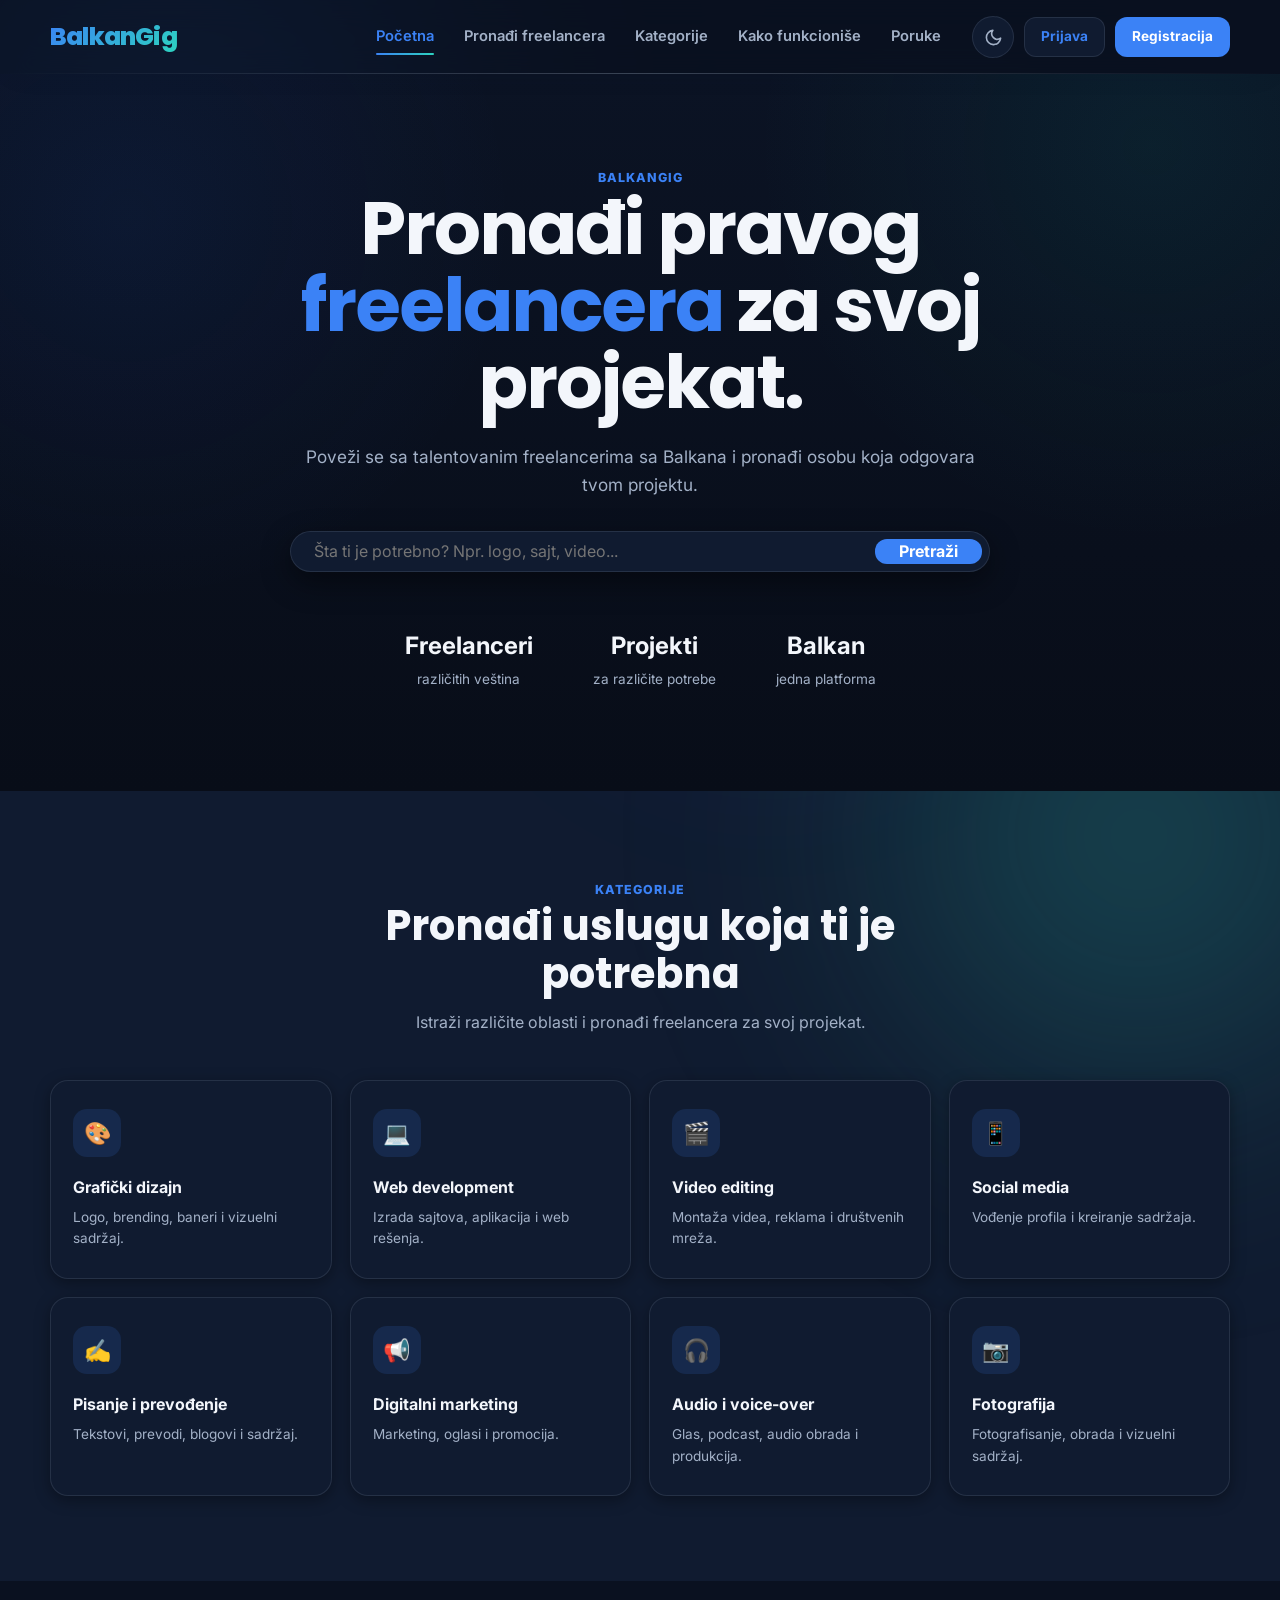
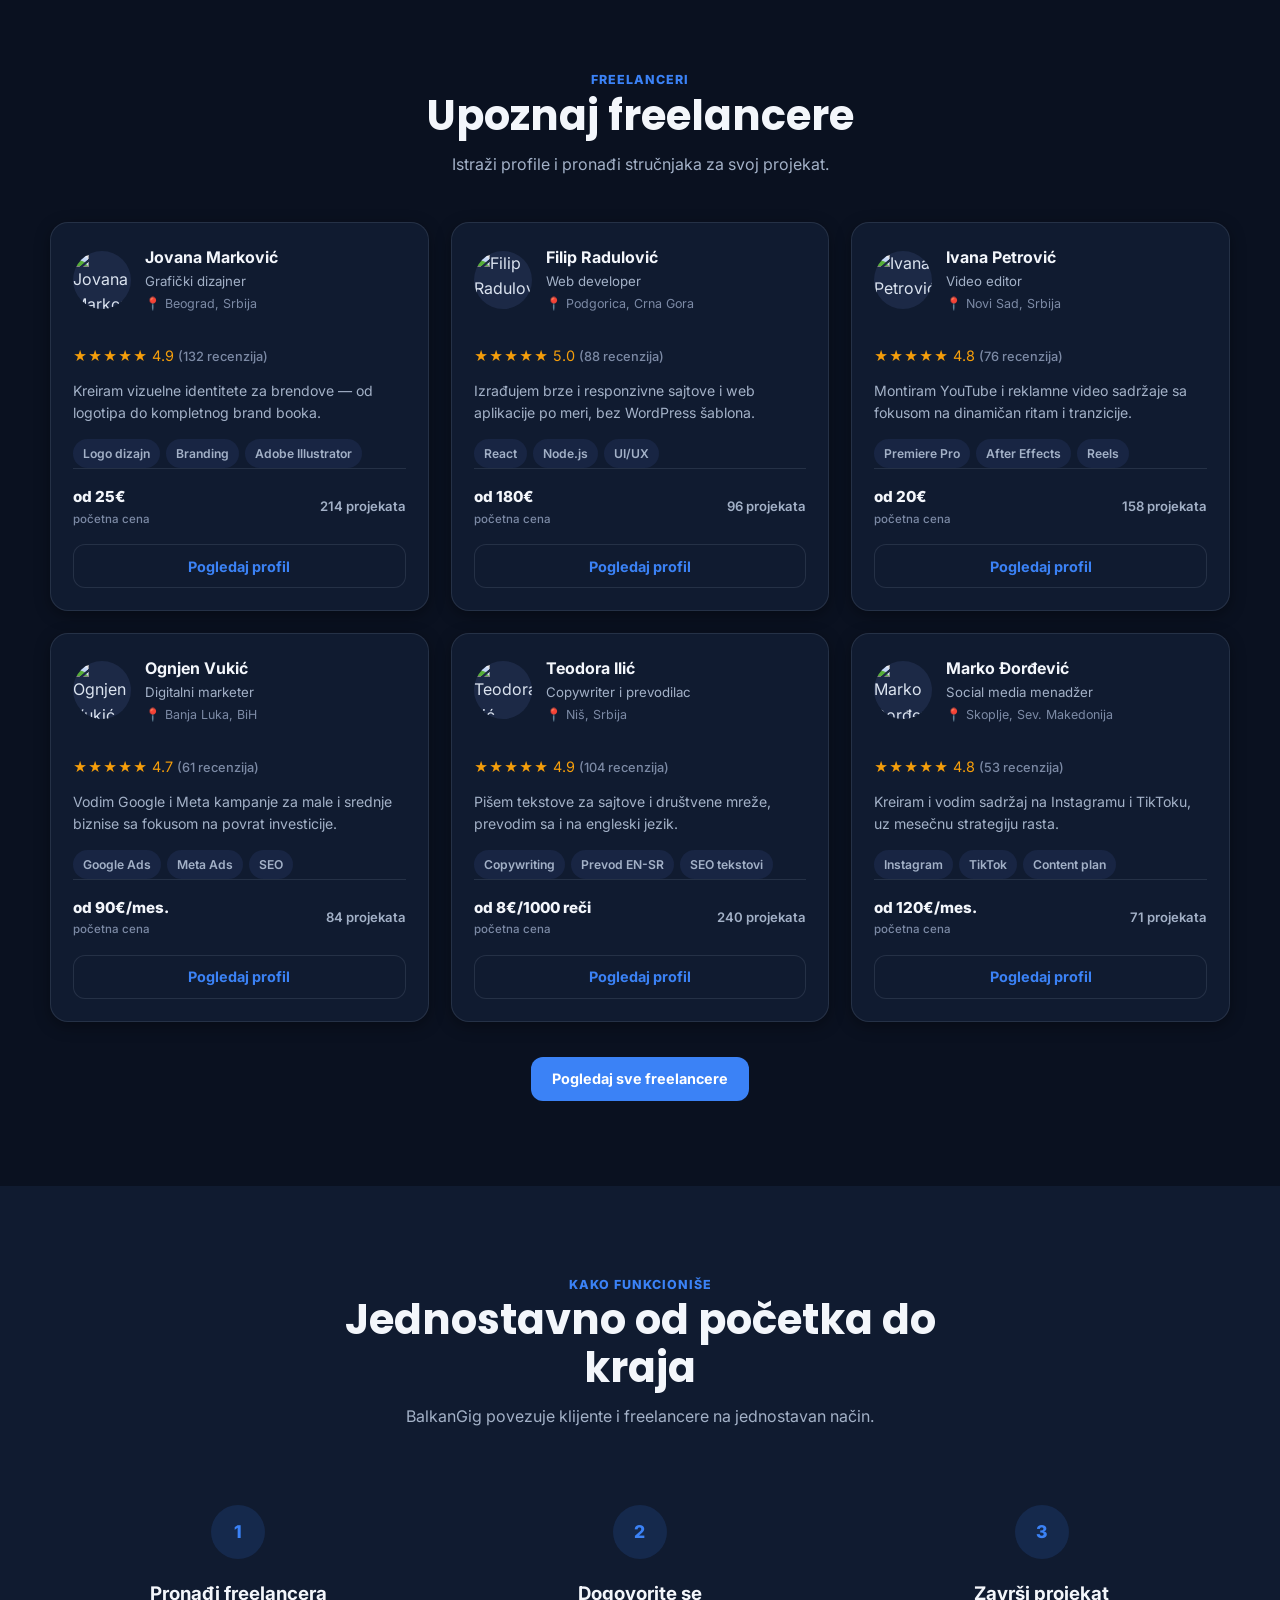
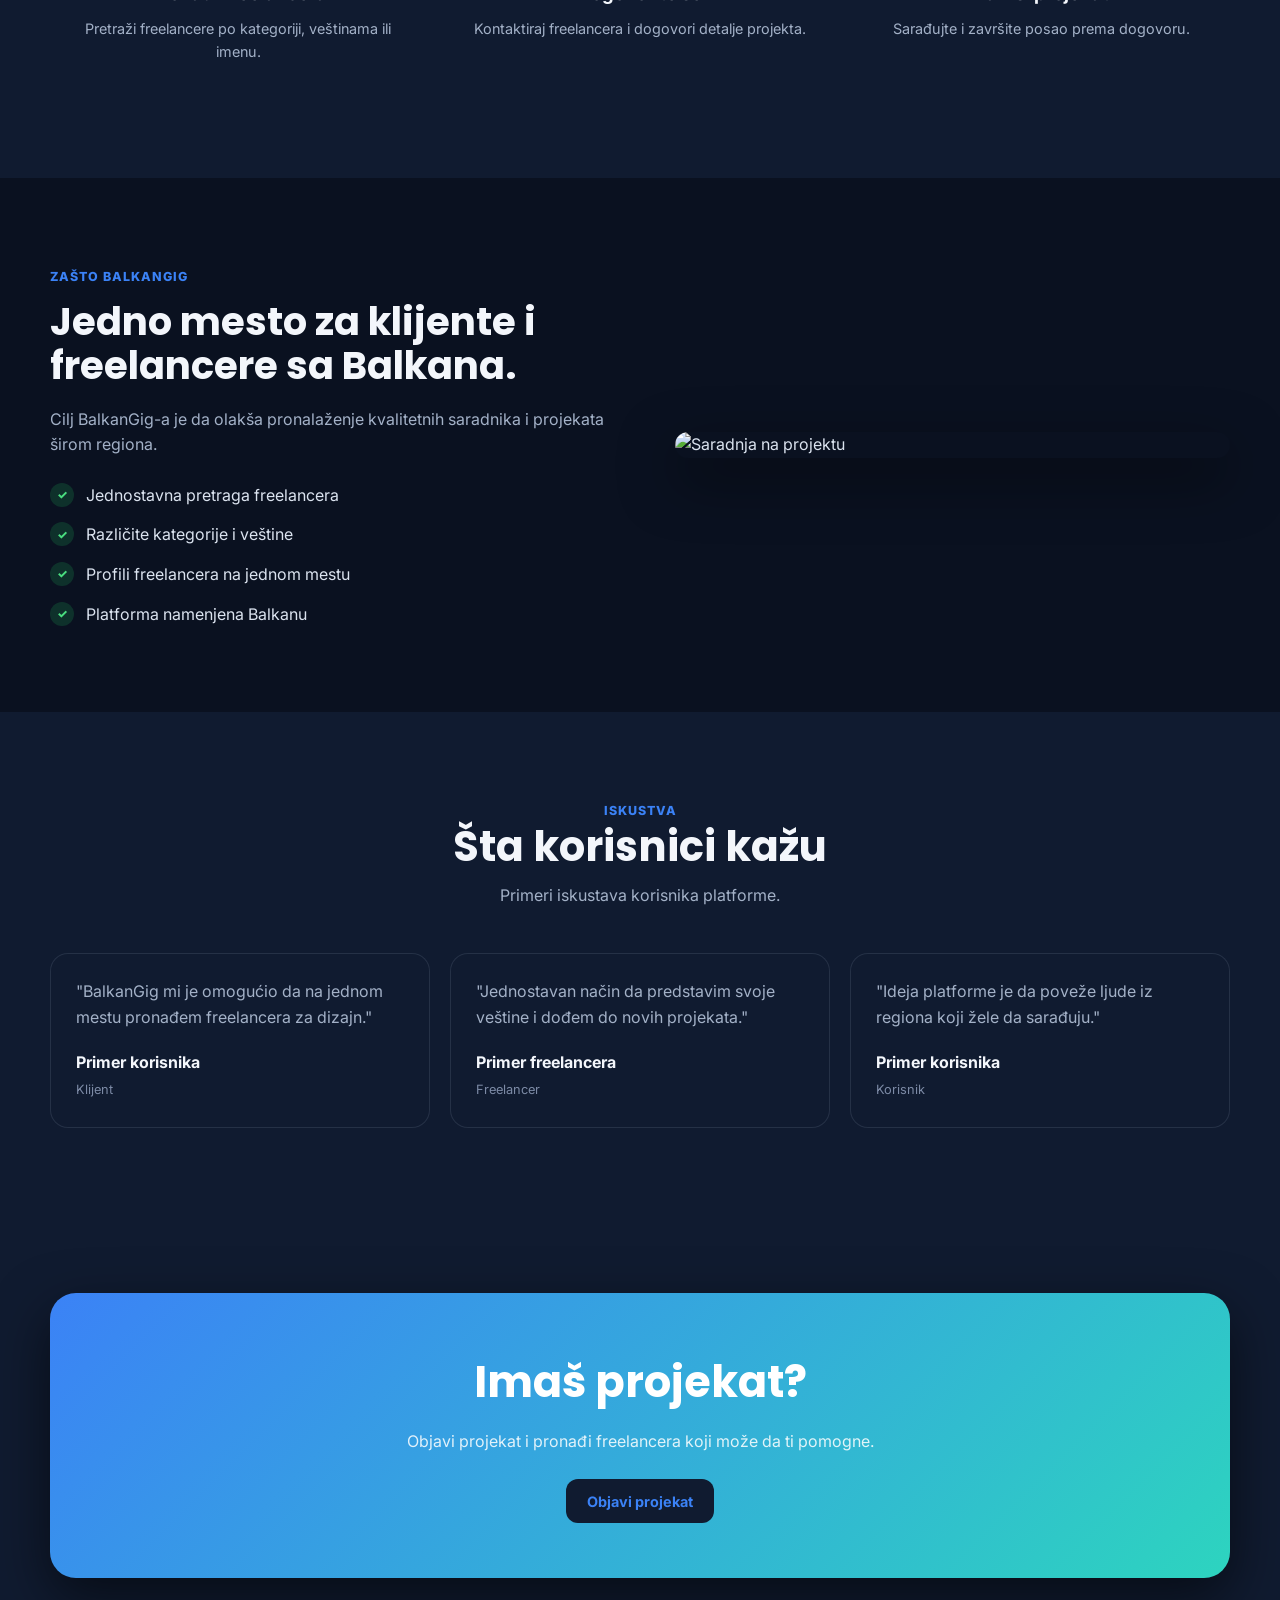
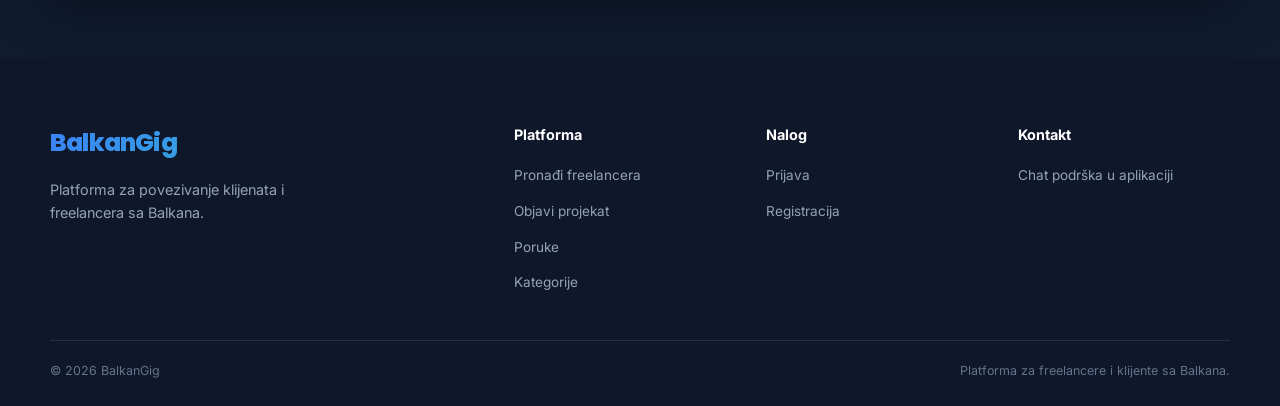
==== commit 977500a8: "Add files via upload" ====
--- a/index.html
+++ b/index.html
@@ -2,6 +2,7 @@
 <html lang="sr">
 <head>
   <meta charset="UTF-8">
+<script>(function(){try{var t=localStorage.getItem('bg_theme');if(t==='light'){document.documentElement.setAttribute('data-theme','light');}}catch(e){}})();</script>
   <meta name="viewport" content="width=device-width, initial-scale=1.0">
 <link rel="icon" href="data:image/svg+xml,%3Csvg xmlns=%27http://www.w3.org/2000/svg%27 viewBox=%270 0 32 32%27%3E%3Cdefs%3E%3ClinearGradient id=%27g%27 x1=%270%27 y1=%270%27 x2=%271%27 y2=%271%27%3E%3Cstop offset=%270%27 stop-color=%27%232563eb%27/%3E%3Cstop offset=%271%27 stop-color=%27%2314b8a6%27/%3E%3C/linearGradient%3E%3C/defs%3E%3Crect width=%2732%27 height=%2732%27 rx=%278%27 fill=%27url(%23g)%27/%3E%3Ctext x=%2716%27 y=%2722%27 font-family=%27Arial,sans-serif%27 font-weight=%27800%27 font-size=%2718%27 fill=%27white%27 text-anchor=%27middle%27%3EB%3C/text%3E%3C/svg%3E">
 
@@ -39,6 +40,10 @@
     </nav>
 
       <div class="nav-actions">
+        <button type="button" class="theme-toggle" aria-label="Promeni temu" aria-pressed="false">
+          <svg class="icon-sun" viewBox="0 0 24 24" fill="none" stroke="currentColor" stroke-width="2" stroke-linecap="round" stroke-linejoin="round"><circle cx="12" cy="12" r="4"></circle><path d="M12 2v2M12 20v2M4.93 4.93l1.41 1.41M17.66 17.66l1.41 1.41M2 12h2M20 12h2M4.93 19.07l1.41-1.41M17.66 6.34l1.41-1.41"></path></svg>
+          <svg class="icon-moon" viewBox="0 0 24 24" fill="none" stroke="currentColor" stroke-width="2" stroke-linecap="round" stroke-linejoin="round"><path d="M21 12.79A9 9 0 1 1 11.21 3 7 7 0 0 0 21 12.79z"></path></svg>
+        </button>
         <a href="prijava.html" class="btn btn-outline btn-sm">
           Prijava
         </a>
@@ -74,6 +79,11 @@
         BalkanGig
       </a>
 
+      <button type="button" class="theme-toggle" aria-label="Promeni temu" aria-pressed="false">
+          <svg class="icon-sun" viewBox="0 0 24 24" fill="none" stroke="currentColor" stroke-width="2" stroke-linecap="round" stroke-linejoin="round"><circle cx="12" cy="12" r="4"></circle><path d="M12 2v2M12 20v2M4.93 4.93l1.41 1.41M17.66 17.66l1.41 1.41M2 12h2M20 12h2M4.93 19.07l1.41-1.41M17.66 6.34l1.41-1.41"></path></svg>
+          <svg class="icon-moon" viewBox="0 0 24 24" fill="none" stroke="currentColor" stroke-width="2" stroke-linecap="round" stroke-linejoin="round"><path d="M21 12.79A9 9 0 1 1 11.21 3 7 7 0 0 0 21 12.79z"></path></svg>
+        </button>
+
       <button
         class="mobile-nav-close"
         id="mobileNavClose"
--- a/style.css
+++ b/style.css
@@ -29,14 +29,99 @@
   --shadow-md: 0 10px 30px rgba(0, 0, 0, 0.45);
   --shadow-lg: 0 20px 55px rgba(0, 0, 0, 0.55);
 
-  --radius-xs: 8px;
-  --radius-sm: 10px;
-  --radius-md: 16px;
-  --radius-lg: 24px;
+  --radius-xs: 10px;
+  --radius-sm: 12px;
+  --radius-md: 18px;
+  --radius-lg: 26px;
   --radius-icon: 14px;
   --radius-pill: 999px;
 
   --max-width: 1180px;
+
+  /* Elementi koji zavise od teme (svetla/tamna) */
+  --header-bg: rgba(8, 13, 25, 0.72);
+  --header-line: linear-gradient(90deg, transparent, rgba(148, 163, 184, 0.35), transparent);
+  --hero-grad-1: #0b1324;
+  --hero-grad-2: #080d18;
+  --sidebar-fade: #0b1526;
+  --mist-opacity: 1;
+  --avatar-fallback: #1c2946;
+
+  --ease-smooth: cubic-bezier(0.22, 1, 0.36, 1);
+  --t-fast: 0.2s;
+  --t-mid: 0.35s;
+  --t-slow: 0.5s;
+}
+
+/* =========================================
+   SVETLA TEMA
+   Aktivira se sa [data-theme="light"] na <html>
+========================================= */
+
+html[data-theme="light"] {
+  --primary: #2563eb;
+  --primary-dark: #1d4ed8;
+  --accent: #0d9488;
+
+  --heading: #0f1b30;
+  --text: #33425c;
+  --text-soft: #5c6c88;
+  --muted: #8494ac;
+
+  --white: #ffffff;
+  --bg: #f3f6fc;
+  --bg-alt: #eaeff8;
+  --border: rgba(15, 23, 42, 0.09);
+
+  --shadow-sm: 0 4px 15px rgba(30, 41, 59, 0.06);
+  --shadow-md: 0 10px 30px rgba(30, 41, 59, 0.09);
+  --shadow-lg: 0 20px 55px rgba(30, 41, 59, 0.12);
+
+  --header-bg: rgba(255, 255, 255, 0.78);
+  --header-line: linear-gradient(90deg, transparent, rgba(15, 23, 42, 0.12), transparent);
+  --hero-grad-1: #eef3fb;
+  --hero-grad-2: #f8fafc;
+  --sidebar-fade: #eef3fb;
+  --mist-opacity: 0.45;
+  --avatar-fallback: #dce6f5;
+}
+
+/* Sve boje/senke prelaze glatko kad se menja tema */
+body,
+.site-header,
+.mobile-nav,
+.hero,
+.freelancer-hero,
+.category-card,
+.freelancer-card,
+.cat-card,
+.filters,
+.filter-option,
+.filter-pill,
+.empty-state,
+.form-card,
+.auth-card,
+.profile-card,
+.sidebar-price,
+.choice-modal,
+.choice-card,
+.chat-shell,
+.chat-list,
+.chat-window,
+.chat-list-item,
+.chat-input-row textarea,
+.site-footer,
+.btn,
+.theme-toggle,
+input,
+select,
+textarea,
+.tag {
+  transition:
+    background-color var(--t-mid) var(--ease-smooth),
+    border-color var(--t-mid) var(--ease-smooth),
+    color var(--t-mid) var(--ease-smooth),
+    box-shadow var(--t-mid) var(--ease-smooth);
 }
 
 /* =========================================
@@ -106,11 +191,18 @@
   background: var(--white);
 }
 
+body::before,
+body::after {
+  opacity: var(--mist-opacity);
+  transition: opacity var(--t-slow) var(--ease-smooth);
+}
+
 .bg-mist-layer span {
   position: absolute;
   border-radius: 50%;
   filter: blur(100px);
-  opacity: 0.55;
+  opacity: calc(0.55 * var(--mist-opacity));
+  transition: opacity var(--t-slow) var(--ease-smooth);
 }
 
 .bg-mist-layer span:nth-child(1) {
@@ -186,19 +278,143 @@
 }
 
 /* =========================================
+   KLIK ANIMACIJE (ripple efekat)
+   Dodaje se JS-om na dugmad, kartice i linkove
+   koje se mogu kliknuti, radi mekog "talasa" pri kliku.
+========================================= */
+
+.ripple-host {
+  position: relative;
+  overflow: hidden;
+}
+
+.ripple {
+  position: absolute;
+  border-radius: 50%;
+  background: rgba(255, 255, 255, 0.55);
+  transform: scale(0);
+  opacity: 0.65;
+  pointer-events: none;
+  animation: rippleAnim 0.6s var(--ease-smooth);
+}
+
+.ripple.ripple-dark {
+  background: rgba(37, 99, 235, 0.22);
+}
+
+@keyframes rippleAnim {
+  to {
+    transform: scale(2.6);
+    opacity: 0;
+  }
+}
+
+.click-pop {
+  animation: clickPop 0.32s var(--ease-smooth);
+}
+
+@keyframes clickPop {
+  0%   { transform: scale(1); }
+  40%  { transform: scale(0.96); }
+  100% { transform: scale(1); }
+}
+
+@media (prefers-reduced-motion: reduce) {
+  .ripple { animation: none; display: none; }
+  .click-pop { animation: none; }
+}
+
+/* =========================================
+   THEME TOGGLE (svetla / tamna tema)
+========================================= */
+
+.theme-toggle {
+  position: relative;
+  overflow: hidden;
+  width: 42px;
+  height: 42px;
+  flex-shrink: 0;
+  border-radius: 50%;
+  border: 1px solid var(--border);
+  background: var(--white);
+  color: var(--text-soft);
+  display: inline-flex;
+  align-items: center;
+  justify-content: center;
+  cursor: pointer;
+  transition: border-color var(--t-fast) var(--ease-smooth), color var(--t-fast) var(--ease-smooth), transform var(--t-fast) var(--ease-smooth), background-color var(--t-mid) var(--ease-smooth);
+}
+
+.theme-toggle:hover {
+  border-color: var(--primary);
+  color: var(--primary);
+  transform: translateY(-1px);
+}
+
+.theme-toggle:active {
+  transform: scale(0.9);
+}
+
+.theme-toggle svg {
+  position: absolute;
+  width: 19px;
+  height: 19px;
+  transition: transform 0.5s var(--ease-smooth), opacity var(--t-mid) ease;
+}
+
+.theme-toggle .icon-sun {
+  opacity: 0;
+  transform: rotate(-90deg) scale(0.4);
+}
+
+.theme-toggle .icon-moon {
+  opacity: 1;
+  transform: rotate(0deg) scale(1);
+}
+
+html[data-theme="light"] .theme-toggle .icon-sun {
+  opacity: 1;
+  transform: rotate(0deg) scale(1);
+}
+
+html[data-theme="light"] .theme-toggle .icon-moon {
+  opacity: 0;
+  transform: rotate(90deg) scale(0.4);
+}
+
+.mobile-nav-top .theme-toggle {
+  margin-left: auto;
+  margin-right: 10px;
+}
+
+/* =========================================
    HEADER
 ========================================= */
 
 .site-header {
-  background: rgba(8, 13, 25, 0.72);
-  backdrop-filter: blur(10px);
-  -webkit-backdrop-filter: blur(10px);
-  border-bottom: 1px solid var(--border);
-  box-shadow: 0 1px 0 rgba(15, 23, 42, 0.02), 0 8px 24px -18px rgba(15, 23, 42, 0.25);
+  background: var(--header-bg);
+  backdrop-filter: blur(14px);
+  -webkit-backdrop-filter: blur(14px);
+  border-bottom: 0;
+  box-shadow: 0 8px 30px -20px rgba(15, 23, 42, 0.35);
   position: sticky;
   top: 0;
   z-index: 1000;
 }
+
+/* Umesto oštre 1px linije ispod menija, blag "sjaj" koji se gubi ka ivicama */
+.site-header::after {
+  content: "";
+  position: absolute;
+  left: 0;
+  right: 0;
+  bottom: 0;
+  height: 1px;
+  background: var(--header-line);
+  pointer-events: none;
+}
+
+
 
 .nav {
   min-height: 74px;
@@ -285,6 +501,8 @@
 ========================================= */
 
 .btn {
+  position: relative;
+  overflow: hidden;
   min-height: 44px;
   padding: 0 20px;
   border-radius: var(--radius-sm);
@@ -295,7 +513,12 @@
   gap: 8px;
   font-weight: 700;
   font-size: 0.9rem;
-  transition: 0.2s ease;
+  transition: transform var(--t-fast) var(--ease-smooth), background-color var(--t-fast) var(--ease-smooth), border-color var(--t-fast) var(--ease-smooth), box-shadow var(--t-fast) var(--ease-smooth), color var(--t-fast) var(--ease-smooth);
+  -webkit-tap-highlight-color: transparent;
+}
+
+.btn:active {
+  transform: scale(0.96);
 }
 
 .btn-primary {
@@ -306,6 +529,10 @@
 .btn-primary:hover {
   background: var(--primary-dark);
   transform: translateY(-1px);
+}
+
+.btn-primary:active {
+  transform: translateY(0) scale(0.96);
 }
 
 .btn-outline {
@@ -341,11 +568,22 @@
 
 .hamburger {
   display: none;
+  position: relative;
   border: 0;
   background: transparent;
   width: 42px;
   height: 42px;
   padding: 8px;
+  border-radius: 50%;
+  transition: background-color var(--t-fast) ease, transform var(--t-fast) var(--ease-smooth);
+}
+
+.hamburger:hover {
+  background: var(--bg-alt);
+}
+
+.hamburger:active {
+  transform: scale(0.9);
 }
 
 .hamburger span {
@@ -354,6 +592,19 @@
   margin: 6px 0;
   background: var(--heading);
   border-radius: var(--radius-pill);
+  transition: transform var(--t-mid) var(--ease-smooth), opacity var(--t-fast) ease;
+}
+
+.hamburger.active span:nth-child(1) {
+  transform: translateY(8px) rotate(45deg);
+}
+
+.hamburger.active span:nth-child(2) {
+  opacity: 0;
+}
+
+.hamburger.active span:nth-child(3) {
+  transform: translateY(-8px) rotate(-45deg);
 }
 
 /* =========================================
@@ -361,17 +612,26 @@
 ========================================= */
 
 .mobile-nav {
-  display: none;
+  display: flex;
+  flex-direction: column;
   position: fixed;
   inset: 0;
   background: var(--white);
   z-index: 2000;
   padding: 24px;
-  flex-direction: column;
+  visibility: hidden;
+  opacity: 0;
+  transform: translateY(-14px) scale(0.99);
+  pointer-events: none;
+  transition: opacity var(--t-mid) var(--ease-smooth), transform var(--t-mid) var(--ease-smooth), visibility 0s linear var(--t-mid);
 }
 
 .mobile-nav.open {
-  display: flex;
+  visibility: visible;
+  opacity: 1;
+  transform: translateY(0) scale(1);
+  pointer-events: auto;
+  transition: opacity var(--t-mid) var(--ease-smooth), transform var(--t-mid) var(--ease-smooth);
 }
 
 .mobile-nav-top {
@@ -382,9 +642,18 @@
 }
 
 .mobile-nav > a {
-  padding: 16px 0;
+  padding: 16px 4px;
+  border-radius: var(--radius-sm);
   border-bottom: 1px solid var(--border);
   font-weight: 600;
+  transition: background-color var(--t-fast) ease, color var(--t-fast) ease, padding-left var(--t-fast) var(--ease-smooth);
+}
+
+.mobile-nav > a:hover,
+.mobile-nav > a:active {
+  color: var(--primary);
+  padding-left: 10px;
+  background: var(--bg-alt);
 }
 
 .mobile-nav-close {
@@ -392,6 +661,18 @@
   background: transparent;
   font-size: 2rem;
   color: var(--heading);
+  width: 42px;
+  height: 42px;
+  border-radius: 50%;
+  transition: background-color var(--t-fast) ease, transform var(--t-fast) var(--ease-smooth);
+}
+
+.mobile-nav-close:hover {
+  background: var(--bg-alt);
+}
+
+.mobile-nav-close:active {
+  transform: scale(0.88) rotate(90deg);
 }
 
 .mobile-nav .nav-actions {
@@ -409,7 +690,8 @@
   background:
     radial-gradient(circle at 10% 20%, rgba(37, 99, 235, 0.08), transparent 30%),
     radial-gradient(circle at 90% 10%, rgba(20, 184, 166, 0.08), transparent 30%),
-    linear-gradient(180deg, #0b1324, #080d18);
+    linear-gradient(180deg, var(--hero-grad-1), var(--hero-grad-2));
+  transition: background-color var(--t-mid) var(--ease-smooth);
 }
 
 .hero-content {
@@ -540,6 +822,7 @@
   display: grid;
   grid-template-columns: repeat(4, 1fr);
   gap: 18px;
+  align-items: stretch;
 }
 
 .category-card {
@@ -548,13 +831,20 @@
   border: 1px solid var(--border);
   border-radius: var(--radius-md);
   box-shadow: var(--shadow-sm);
-  transition: 0.2s ease;
+  transition: transform var(--t-fast) var(--ease-smooth), box-shadow var(--t-mid) var(--ease-smooth), border-color var(--t-mid) var(--ease-smooth);
+  display: flex;
+  flex-direction: column;
+  height: 100%;
 }
 
 .category-card:hover {
   transform: translateY(-4px);
   box-shadow: var(--shadow-md);
   border-color: rgba(59, 130, 246, 0.45);
+}
+
+.category-card:active {
+  transform: translateY(-1px) scale(0.98);
 }
 
 .category-icon {
@@ -588,6 +878,7 @@
   display: grid;
   grid-template-columns: repeat(3, 1fr);
   gap: 22px;
+  align-items: stretch;
 }
 
 .freelancer-card {
@@ -596,7 +887,10 @@
   border-radius: var(--radius-md);
   padding: 22px;
   box-shadow: var(--shadow-sm);
-  transition: 0.2s ease;
+  transition: transform var(--t-fast) var(--ease-smooth), box-shadow var(--t-mid) var(--ease-smooth), border-color var(--t-mid) var(--ease-smooth);
+  display: flex;
+  flex-direction: column;
+  height: 100%;
 }
 
 .freelancer-card:hover {
@@ -616,7 +910,7 @@
   height: 58px;
   border-radius: 50%;
   object-fit: cover;
-  background: #1c2946;
+  background: var(--avatar-fallback);
 }
 
 .freelancer-card h3 {
@@ -669,7 +963,7 @@
 }
 
 .freelancer-card-footer {
-  margin-top: 20px;
+  margin-top: auto;
   padding-top: 16px;
   border-top: 1px solid var(--border);
   display: flex;
@@ -1719,7 +2013,7 @@
   position: sticky;
   top: 95px;
   text-align: center;
-  background: linear-gradient(180deg, var(--white), #0b1526);
+  background: linear-gradient(180deg, var(--white), var(--sidebar-fade));
 }
 
 .sidebar-price .amount {
@@ -1768,7 +2062,7 @@
   padding: 75px 0 65px;
   background:
     radial-gradient(circle at 85% 20%, rgba(37,99,235,0.08), transparent 30%),
-    linear-gradient(180deg, #0b1324, #080d18);
+    linear-gradient(180deg, var(--hero-grad-1), var(--hero-grad-2));
   border-bottom: 1px solid var(--border);
 }
 
@@ -1843,6 +2137,8 @@
   border-radius: var(--radius-md);
   padding: 22px;
   box-shadow: var(--shadow-sm);
+  max-height: calc(100vh - 115px);
+  overflow-y: auto;
 }
 
 .filter-header {
@@ -1865,10 +2161,44 @@
   font-weight: 700;
   cursor: pointer;
   padding: 2px 0;
+  transition: opacity var(--t-fast) ease, transform var(--t-fast) var(--ease-smooth);
 }
 
 .filters-clear:hover {
   text-decoration: underline;
+}
+
+.filters-clear:active {
+  transform: scale(0.94);
+}
+
+/* Grupe filtera (Kategorija / Ocena / Budžet) */
+
+.filter-group {
+  padding-bottom: 16px;
+  margin-bottom: 16px;
+  border-bottom: 1px solid var(--border);
+}
+
+.filter-group:last-child {
+  border-bottom: 0;
+  margin-bottom: 0;
+  padding-bottom: 0;
+}
+
+.filter-group-title {
+  color: var(--muted);
+  font-size: 0.74rem;
+  font-weight: 800;
+  text-transform: uppercase;
+  letter-spacing: 0.06em;
+  margin-bottom: 10px;
+}
+
+.filter-options {
+  display: flex;
+  flex-direction: column;
+  gap: 2px;
 }
 
 .filter-option {
@@ -1880,12 +2210,16 @@
   cursor: pointer;
   color: var(--text-soft);
   font-size: 0.88rem;
-  transition: 0.15s ease;
+  transition: background-color var(--t-fast) var(--ease-smooth), color var(--t-fast) var(--ease-smooth), transform var(--t-fast) var(--ease-smooth), opacity var(--t-mid) ease;
 }
 
 .filter-option:hover {
   background: var(--bg);
   color: var(--heading);
+}
+
+.filter-option:active {
+  transform: scale(0.98);
 }
 
 .filter-option:has(input:checked) {
@@ -1910,6 +2244,9 @@
   color: var(--muted);
   font-size: 0.78rem;
   font-weight: 600;
+  min-width: 18px;
+  text-align: right;
+  transition: color var(--t-fast) ease, transform var(--t-fast) var(--ease-smooth);
 }
 
 .filter-option:has(input:checked) .filter-option-count {
@@ -1918,6 +2255,103 @@
 
 .filter-option.is-empty {
   opacity: 0.45;
+}
+
+/* Pilule za Ocenu i Budžet — bez oštrih ivica, glatki prelazi */
+
+.filter-pills {
+  display: flex;
+  flex-wrap: wrap;
+  gap: 7px;
+}
+
+.filter-pill {
+  border: 1px solid var(--border);
+  background: var(--bg);
+  color: var(--text-soft);
+  font-size: 0.8rem;
+  font-weight: 600;
+  padding: 7px 13px;
+  border-radius: var(--radius-pill);
+  cursor: pointer;
+  transition: background-color var(--t-fast) var(--ease-smooth), border-color var(--t-fast) var(--ease-smooth), color var(--t-fast) var(--ease-smooth), transform var(--t-fast) var(--ease-smooth);
+}
+
+.filter-pill:hover {
+  border-color: var(--primary);
+  color: var(--heading);
+}
+
+.filter-pill:active {
+  transform: scale(0.94);
+}
+
+.filter-pill.active {
+  background: var(--gradient);
+  border-color: transparent;
+  color: white;
+}
+
+/* Aktivni filteri prikazani kao "čipovi" iznad rezultata */
+
+.active-filters {
+  display: flex;
+  flex-wrap: wrap;
+  align-items: center;
+  gap: 8px;
+  margin: -6px 0 22px;
+  max-height: 0;
+  overflow: hidden;
+  opacity: 0;
+  transition: max-height var(--t-mid) var(--ease-smooth), opacity var(--t-mid) ease, margin var(--t-mid) ease;
+}
+
+.active-filters.show {
+  max-height: 200px;
+  opacity: 1;
+}
+
+.active-filter-chip {
+  display: inline-flex;
+  align-items: center;
+  gap: 7px;
+  background: rgba(59, 130, 246, 0.12);
+  color: var(--primary);
+  border: 1px solid rgba(59, 130, 246, 0.25);
+  padding: 6px 8px 6px 14px;
+  border-radius: var(--radius-pill);
+  font-size: 0.8rem;
+  font-weight: 600;
+  animation: chipIn 0.3s var(--ease-smooth);
+}
+
+@keyframes chipIn {
+  from { opacity: 0; transform: translateY(-4px) scale(0.9); }
+  to   { opacity: 1; transform: translateY(0) scale(1); }
+}
+
+.active-filter-chip button {
+  border: 0;
+  background: rgba(59, 130, 246, 0.18);
+  color: var(--primary);
+  width: 18px;
+  height: 18px;
+  border-radius: 50%;
+  display: inline-flex;
+  align-items: center;
+  justify-content: center;
+  font-size: 0.72rem;
+  line-height: 1;
+  transition: background-color var(--t-fast) ease, transform var(--t-fast) var(--ease-smooth);
+}
+
+.active-filter-chip button:hover {
+  background: var(--primary);
+  color: white;
+}
+
+.active-filter-chip button:active {
+  transform: scale(0.85);
 }
 
 /* REZULTATI */
@@ -1958,6 +2392,17 @@
   border: 1px dashed var(--border);
   border-radius: var(--radius-md);
   background: var(--bg);
+  display: none;
+  animation: fadeInSoft var(--t-mid) var(--ease-smooth);
+}
+
+.empty-state.show {
+  display: block;
+}
+
+@keyframes fadeInSoft {
+  from { opacity: 0; transform: translateY(6px); }
+  to   { opacity: 1; transform: translateY(0); }
 }
 
 .empty-icon {
@@ -2596,11 +3041,13 @@
 
   .filters {
     position: static;
-  }
-
-  .filters form {
+    max-height: none;
+  }
+
+  .filter-options {
     display: grid;
     grid-template-columns: repeat(2, 1fr);
+    gap: 4px;
   }
 
   .testimonials-grid {
@@ -2659,7 +3106,7 @@
     grid-template-columns: 1fr;
   }
 
-  .filters form {
+  .filter-options {
     grid-template-columns: 1fr;
   }
 
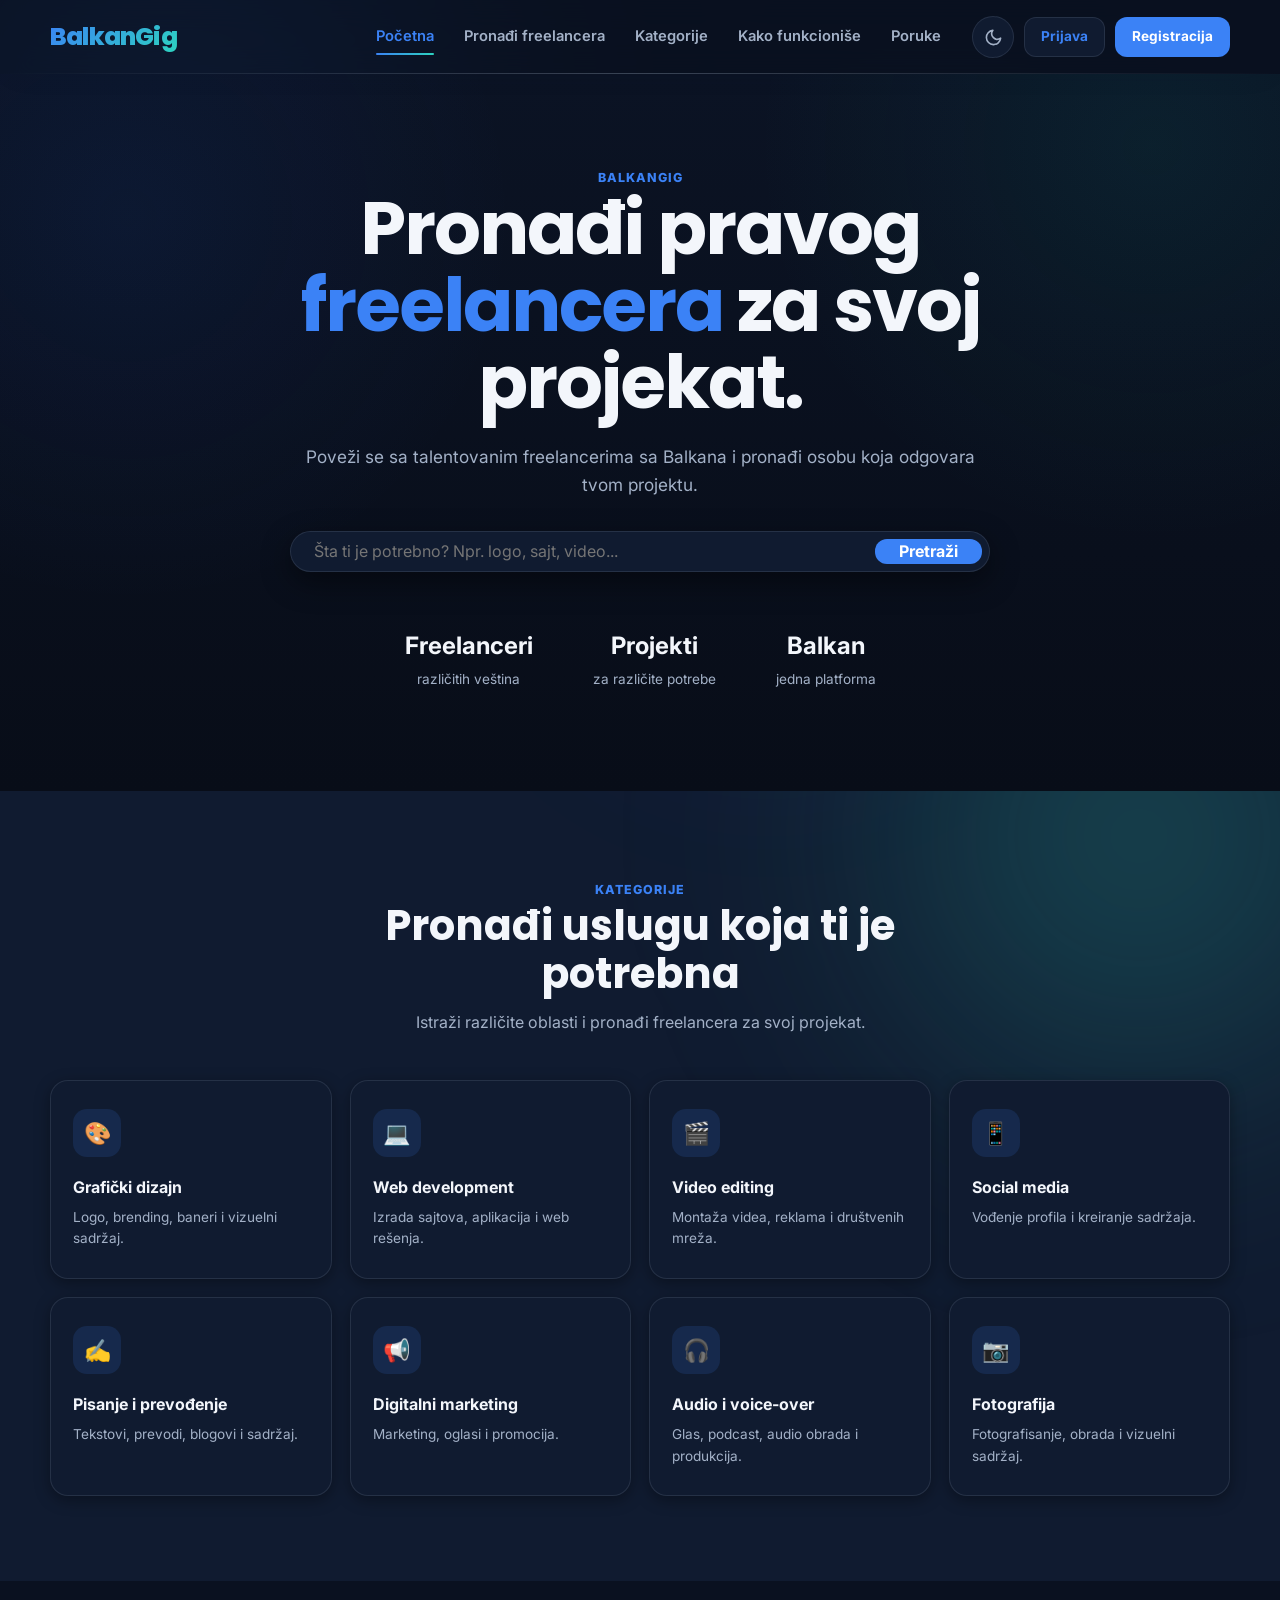
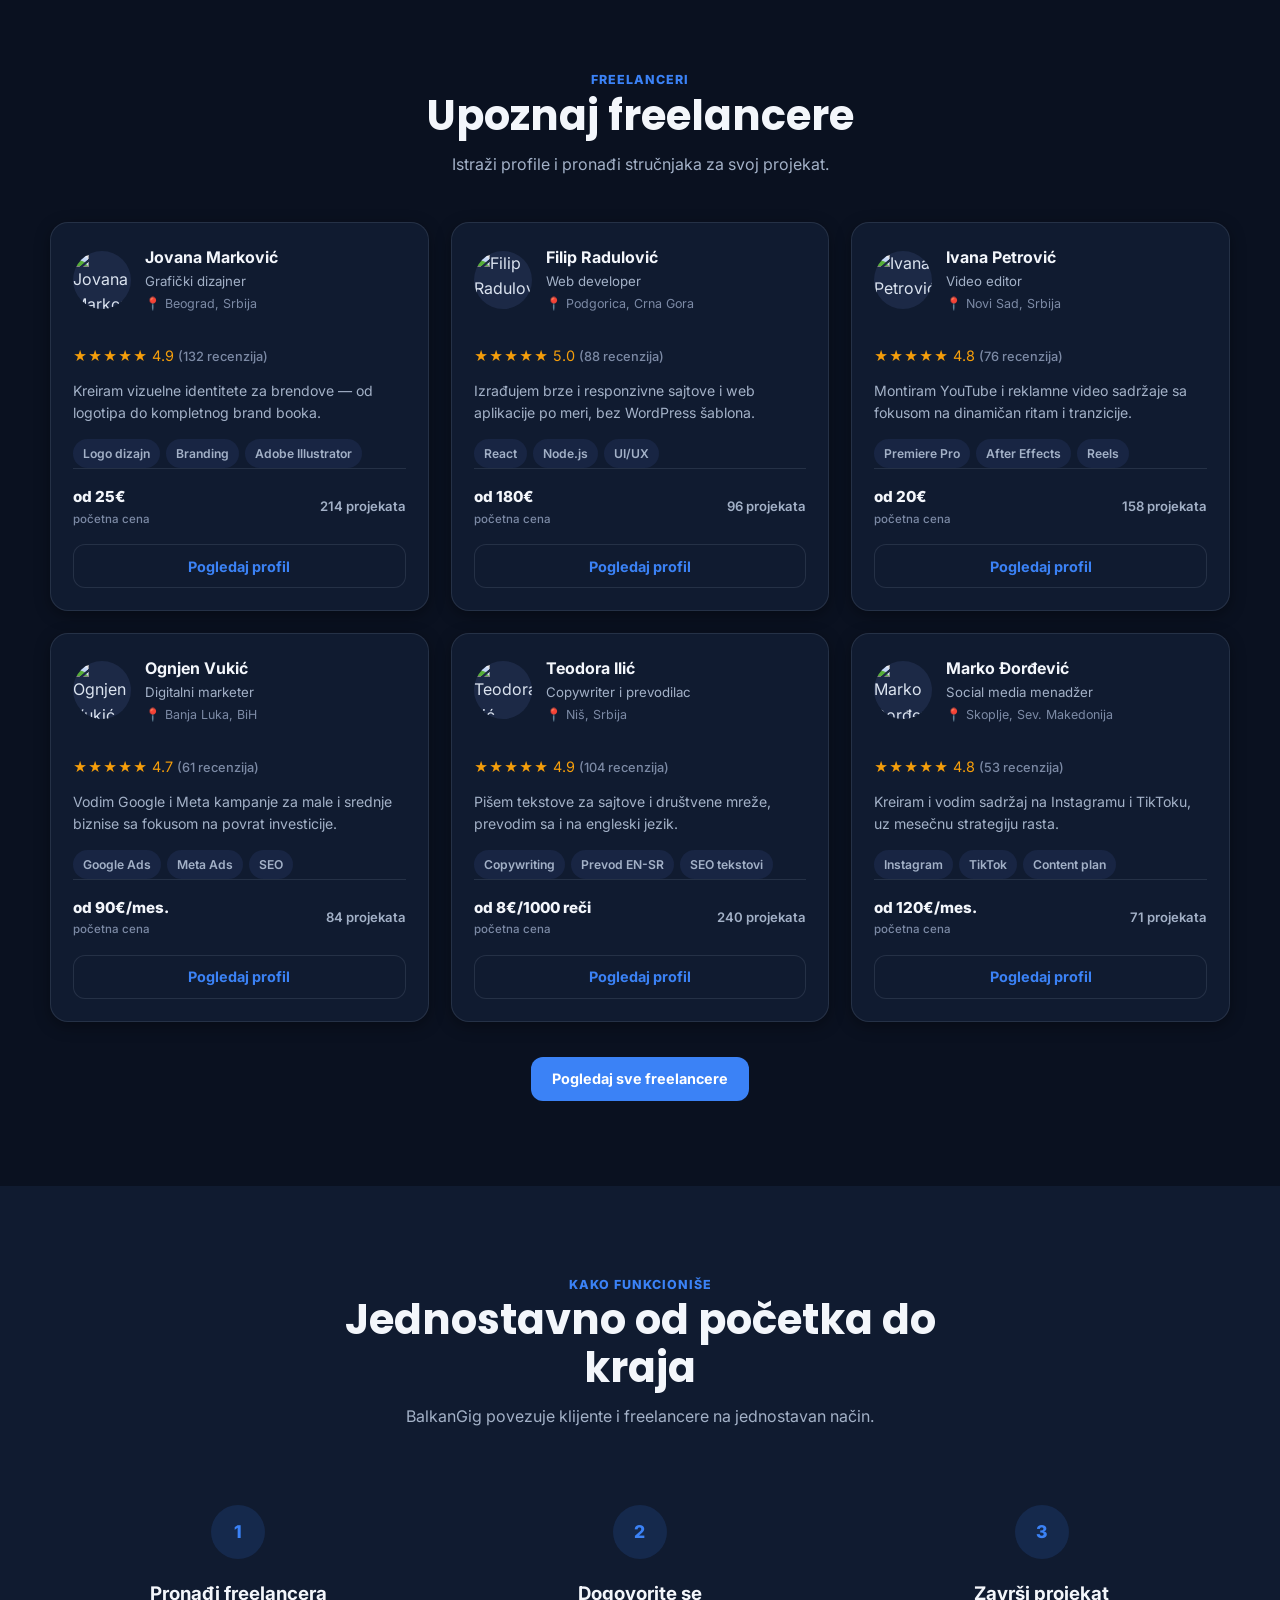
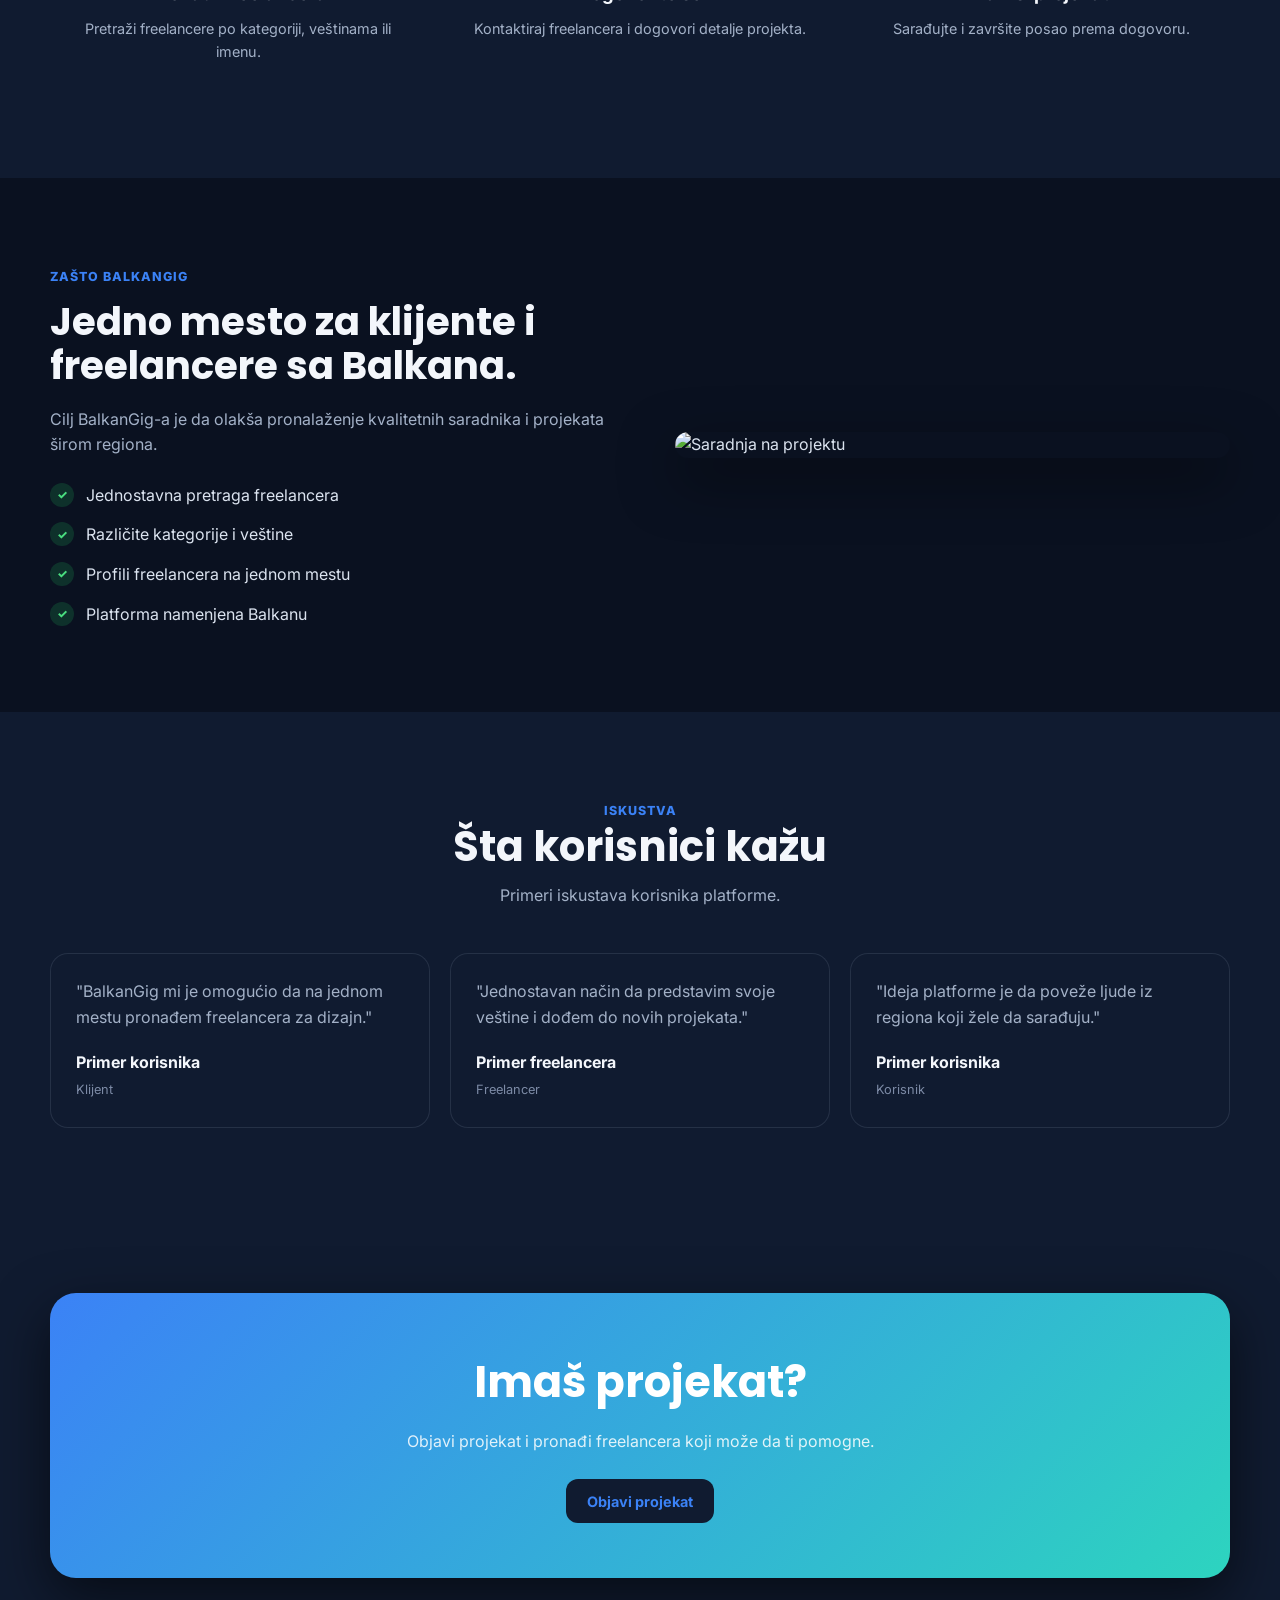
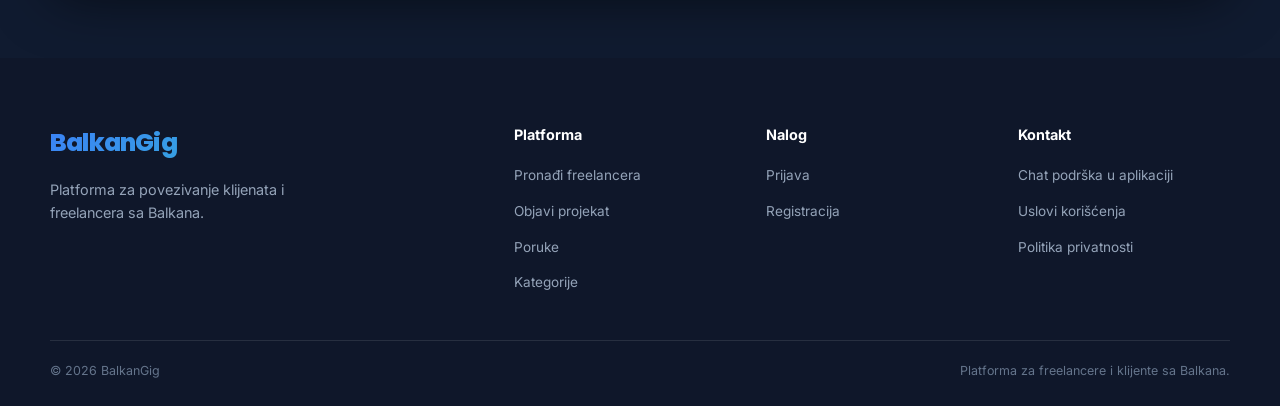
==== commit d028a8e6: "Add files via upload" ====
--- a/index.html
+++ b/index.html
@@ -794,6 +794,18 @@
               </a>
             </li>
 
+            <li>
+              <a href="uslovi-koriscenja.html">
+                Uslovi korišćenja
+              </a>
+            </li>
+
+            <li>
+              <a href="politika-privatnosti.html">
+                Politika privatnosti
+              </a>
+            </li>
+
           </ul>
 
         </div>
--- a/style.css
+++ b/style.css
@@ -2650,6 +2650,7 @@
   align-items: center;
   gap: 12px;
   min-width: 0;
+  flex: 1;
 }
 
 .chat-window-head-info img {
@@ -2660,9 +2661,16 @@
   flex-shrink: 0;
 }
 
+.chat-window-head-info > div {
+  min-width: 0;
+}
+
 .chat-window-head-info h3 {
   color: var(--heading);
   font-size: 0.98rem;
+  white-space: nowrap;
+  overflow: hidden;
+  text-overflow: ellipsis;
 }
 
 .chat-window-head-info span {
@@ -2771,6 +2779,124 @@
   display: flex;
   gap: 8px;
   flex-wrap: wrap;
+}
+
+/* Upozorenje o pokušaju deljenja kontakt podataka u chatu */
+.contact-warning {
+  max-height: 0;
+  overflow: hidden;
+  opacity: 0;
+  margin: 0 22px;
+  padding: 0 16px;
+  border-radius: var(--radius-sm);
+  background: rgba(245, 158, 11, 0.14);
+  border: 1px solid rgba(245, 158, 11, 0.35);
+  color: #f59e0b;
+  font-size: 0.82rem;
+  line-height: 1.5;
+  transition: max-height var(--t-mid) var(--ease-smooth),
+              opacity var(--t-mid) var(--ease-smooth),
+              padding var(--t-mid) var(--ease-smooth),
+              margin var(--t-mid) var(--ease-smooth);
+}
+
+.contact-warning.show {
+  max-height: 120px;
+  opacity: 1;
+  padding: 12px 16px;
+  margin: 10px 22px 0;
+}
+
+.input-shake {
+  animation: inputShake 0.4s var(--ease-smooth);
+}
+
+@keyframes inputShake {
+  0%, 100% { transform: translateX(0); }
+  25% { transform: translateX(-4px); }
+  75% { transform: translateX(4px); }
+}
+
+@media (prefers-reduced-motion: reduce) {
+  .input-shake { animation: none; }
+  .contact-warning { transition: opacity var(--t-fast) linear; }
+}
+
+/* Isto upozorenje, ali blaži oblik ispod tekstualnih polja u formama */
+.field-hint {
+  max-height: 0;
+  overflow: hidden;
+  opacity: 0;
+  color: #f59e0b;
+  font-size: 0.78rem;
+  line-height: 1.5;
+  transition: max-height var(--t-mid) var(--ease-smooth), opacity var(--t-mid) var(--ease-smooth), margin var(--t-mid) var(--ease-smooth);
+}
+
+.field-hint.show {
+  max-height: 80px;
+  opacity: 1;
+  margin-top: 8px;
+}
+
+/* Dugme i akcije u zaglavlju chat prozora */
+.chat-window-head-actions {
+  display: flex;
+  align-items: center;
+  gap: 10px;
+  flex-shrink: 0;
+}
+
+.chat-report-btn {
+  border: 1px solid var(--border);
+  background: var(--bg-alt);
+  color: var(--text-soft);
+  width: 36px;
+  height: 36px;
+  border-radius: var(--radius-pill);
+  display: flex;
+  align-items: center;
+  justify-content: center;
+  font-size: 0.95rem;
+  flex-shrink: 0;
+  transition: transform var(--t-fast) var(--ease-smooth), background var(--t-fast) ease, color var(--t-fast) ease;
+}
+
+.chat-report-btn:hover {
+  background: rgba(245, 158, 11, 0.14);
+  color: #f59e0b;
+  transform: translateY(-1px);
+}
+
+/* Razlozi prijave u modalu za moderaciju */
+.report-reasons {
+  display: flex;
+  flex-direction: column;
+  gap: 8px;
+}
+
+.report-reason {
+  display: flex;
+  align-items: center;
+  gap: 10px;
+  padding: 11px 14px;
+  border: 1px solid var(--border);
+  border-radius: var(--radius-sm);
+  cursor: pointer;
+  transition: border-color var(--t-fast) ease, background var(--t-fast) ease;
+  font-size: 0.88rem;
+  color: var(--text);
+}
+
+.report-reason:hover {
+  border-color: var(--primary);
+}
+
+.report-reason input {
+  accent-color: var(--primary);
+  width: 16px;
+  height: 16px;
+  flex-shrink: 0;
 }
 
 .chat-input-row {
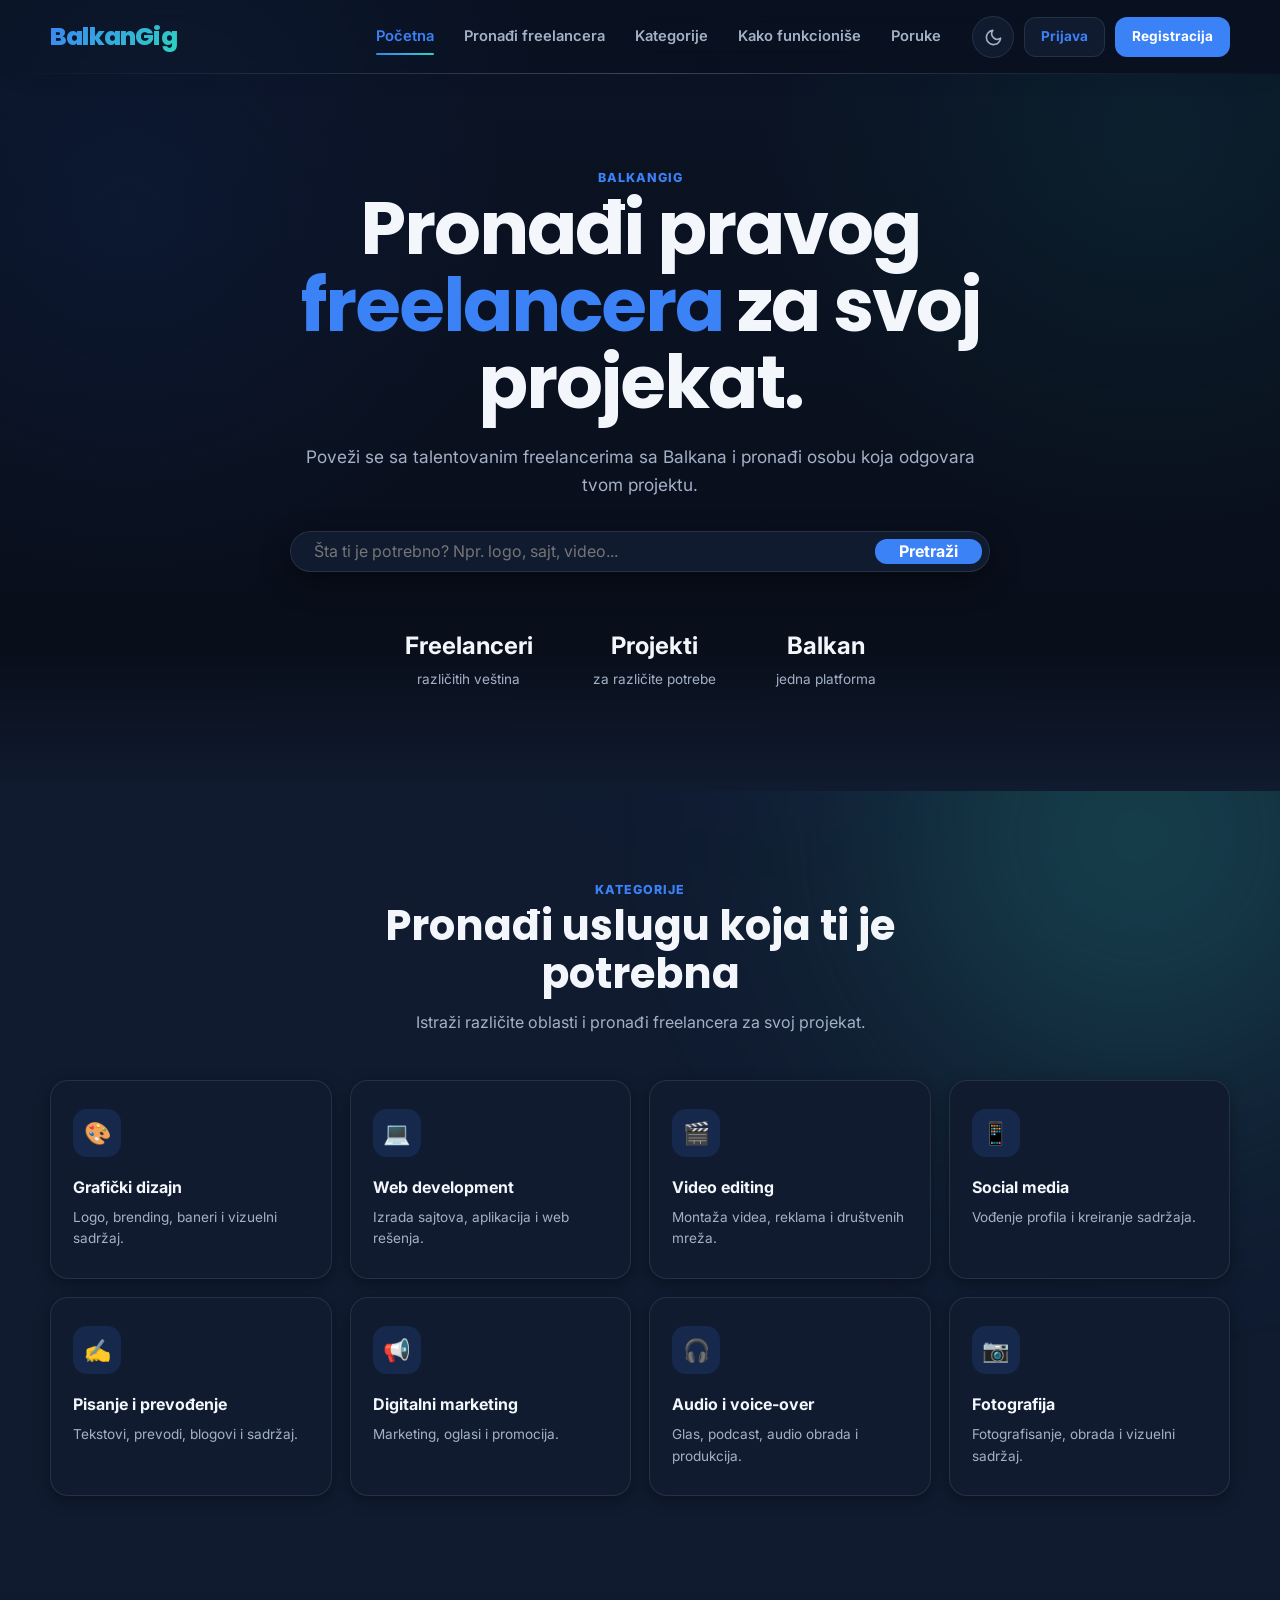
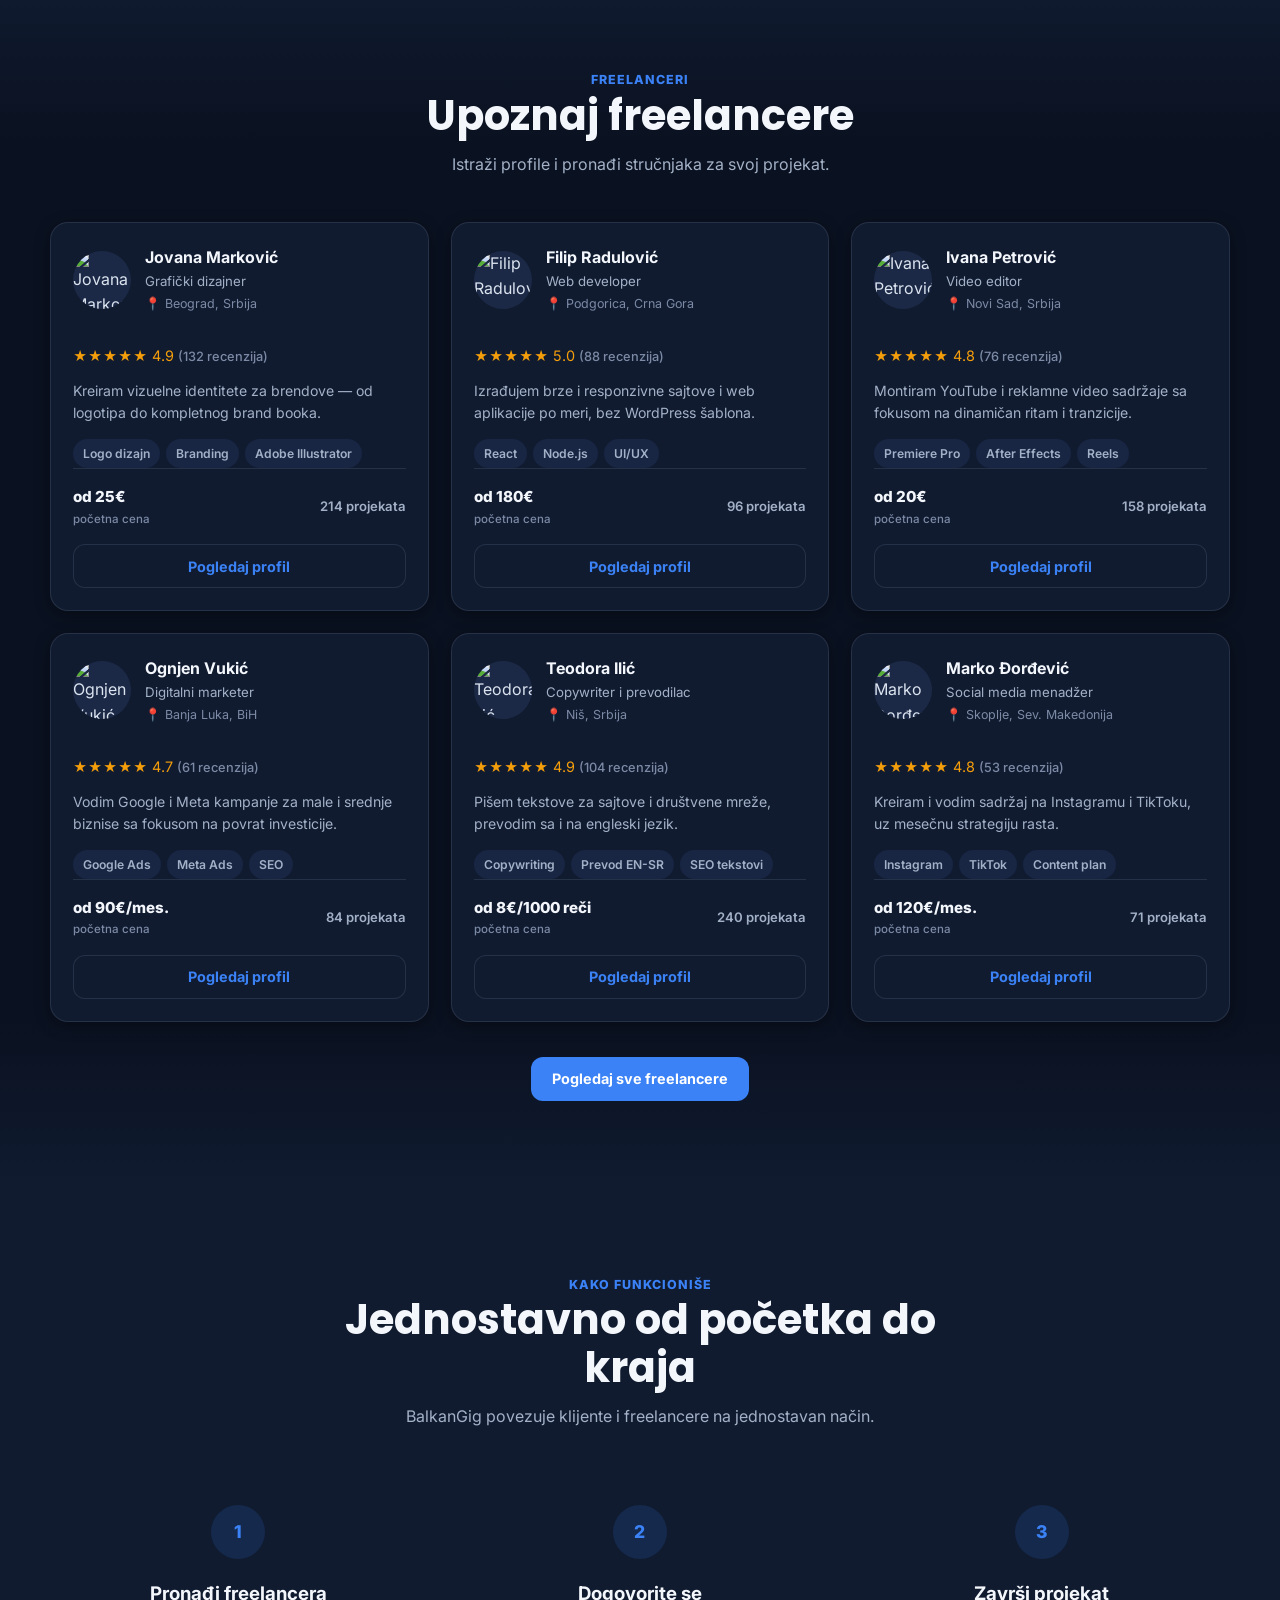
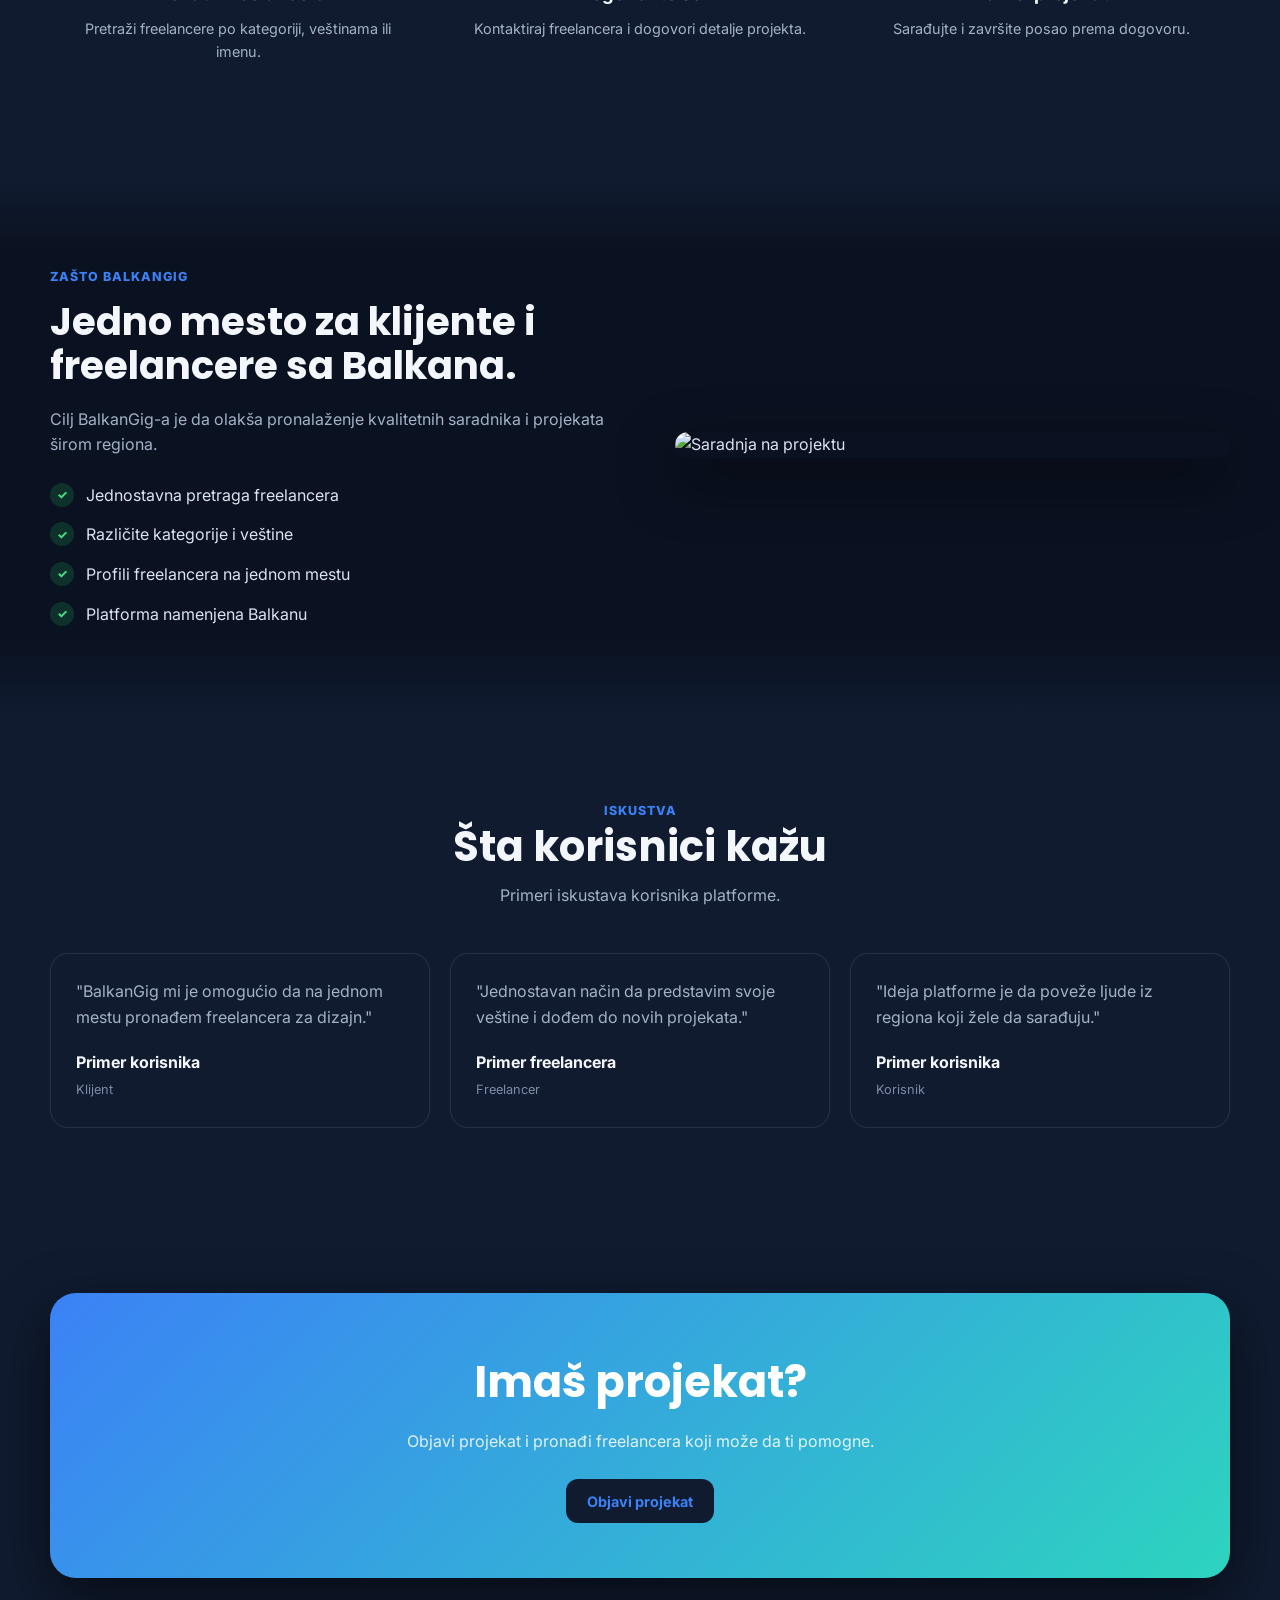
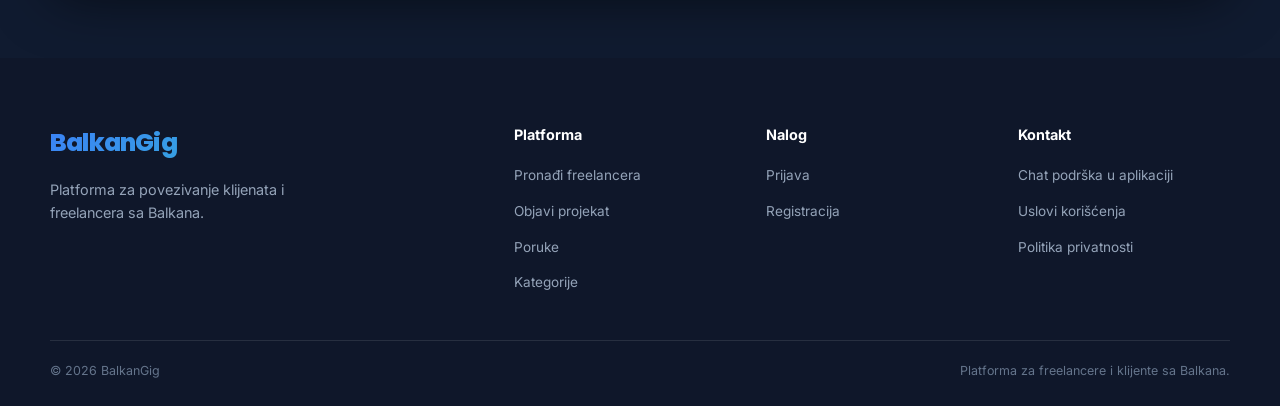
==== commit 8b9cfc99: "Add files via upload" ====
--- a/index.html
+++ b/index.html
@@ -832,7 +832,8 @@
 
   <!-- JAVASCRIPT -->
 
-  <script src="script.js"></script>
+  <script type="module" src="supabase-client.js"></script>
+<script src="script.js"></script>
 
 </body>
 </html>
--- a/style.css
+++ b/style.css
@@ -688,6 +688,7 @@
 .hero {
   padding: 90px 0 100px;
   background:
+    linear-gradient(180deg, transparent 80%, var(--white) 100%),
     radial-gradient(circle at 10% 20%, rgba(37, 99, 235, 0.08), transparent 30%),
     radial-gradient(circle at 90% 10%, rgba(20, 184, 166, 0.08), transparent 30%),
     linear-gradient(180deg, var(--hero-grad-1), var(--hero-grad-2));
@@ -780,7 +781,13 @@
 }
 
 .section-alt {
-  background: var(--bg);
+  background: linear-gradient(
+    180deg,
+    var(--white) 0%,
+    var(--bg) 14%,
+    var(--bg) 86%,
+    var(--white) 100%
+  );
 }
 
 .section-header {
@@ -1294,7 +1301,13 @@
   background:
     radial-gradient(circle at 8% 10%, rgba(37, 99, 235, 0.07), transparent 35%),
     radial-gradient(circle at 92% 25%, rgba(20, 184, 166, 0.08), transparent 35%),
-    var(--bg);
+    linear-gradient(
+      180deg,
+      var(--white) 0%,
+      var(--bg) 90px,
+      var(--bg) calc(100% - 90px),
+      var(--white) 100%
+    );
 }
 
 .forms-page-head {
@@ -1624,7 +1637,13 @@
   align-items: center;
   justify-content: center;
   padding: 60px 20px;
-  background: var(--bg);
+  background: linear-gradient(
+    180deg,
+    var(--white) 0%,
+    var(--bg) 90px,
+    var(--bg) calc(100% - 90px),
+    var(--white) 100%
+  );
 }
 
 .auth-card {
@@ -1775,6 +1794,15 @@
   overflow: hidden;
 }
 
+.profile-hero::after {
+  content: "";
+  position: absolute;
+  inset: 0;
+  z-index: 0;
+  background: linear-gradient(180deg, transparent 80%, var(--white) 100%);
+  pointer-events: none;
+}
+
 .profile-hero::before {
   content: "";
   position: absolute;
@@ -1787,6 +1815,7 @@
 
 .profile-hero .container {
   position: relative;
+  z-index: 1;
   display: flex;
   align-items: center;
   gap: 28px;
@@ -2061,9 +2090,9 @@
 .freelancer-hero {
   padding: 75px 0 65px;
   background:
+    linear-gradient(180deg, transparent 75%, var(--white) 100%),
     radial-gradient(circle at 85% 20%, rgba(37,99,235,0.08), transparent 30%),
     linear-gradient(180deg, var(--hero-grad-1), var(--hero-grad-2));
-  border-bottom: 1px solid var(--border);
 }
 
 .freelancer-hero .container {
@@ -2416,6 +2445,10 @@
   align-items: center;
   justify-content: center;
   font-size: 23px;
+}
+
+.empty-state .btn {
+  margin-top: 18px;
 }
 
 .empty-state h3 {
@@ -2847,7 +2880,7 @@
   flex-shrink: 0;
 }
 
-.chat-report-btn {
+.chat-icon-btn {
   border: 1px solid var(--border);
   background: var(--bg-alt);
   color: var(--text-soft);
@@ -2862,10 +2895,15 @@
   transition: transform var(--t-fast) var(--ease-smooth), background var(--t-fast) ease, color var(--t-fast) ease;
 }
 
+.chat-icon-btn:hover {
+  background: rgba(59, 130, 246, 0.14);
+  color: var(--primary);
+  transform: translateY(-1px);
+}
+
 .chat-report-btn:hover {
   background: rgba(245, 158, 11, 0.14);
   color: #f59e0b;
-  transform: translateY(-1px);
 }
 
 /* Razlozi prijave u modalu za moderaciju */
@@ -2905,6 +2943,88 @@
   gap: 10px;
   padding: 16px 22px;
   border-top: 1px solid var(--border);
+}
+
+.chat-attach-btn {
+  border: 1px solid var(--border);
+  background: var(--bg-alt);
+  color: var(--text-soft);
+  width: 42px;
+  height: 42px;
+  border-radius: var(--radius-pill);
+  display: flex;
+  align-items: center;
+  justify-content: center;
+  font-size: 1.05rem;
+  flex-shrink: 0;
+  transition: transform var(--t-fast) var(--ease-smooth), background var(--t-fast) ease, color var(--t-fast) ease;
+}
+
+.chat-attach-btn:hover {
+  background: rgba(59, 130, 246, 0.14);
+  color: var(--primary);
+  transform: translateY(-1px);
+}
+
+/* Poruke sa poslatim fajlom */
+.msg-file {
+  padding: 8px;
+}
+
+.msg-file-card {
+  display: flex;
+  align-items: center;
+  gap: 12px;
+  padding: 6px;
+  border-radius: var(--radius-sm);
+  text-decoration: none;
+  color: inherit;
+  transition: background var(--t-fast) ease;
+}
+
+.msg-own .msg-file-card:hover,
+.msg-theirs .msg-file-card:hover {
+  background: rgba(255, 255, 255, 0.08);
+}
+
+.msg-file-thumb {
+  width: 52px;
+  height: 52px;
+  border-radius: var(--radius-xs);
+  object-fit: cover;
+  flex-shrink: 0;
+}
+
+.msg-file-icon {
+  width: 52px;
+  height: 52px;
+  border-radius: var(--radius-xs);
+  background: rgba(255, 255, 255, 0.12);
+  display: flex;
+  align-items: center;
+  justify-content: center;
+  font-size: 1.4rem;
+  flex-shrink: 0;
+}
+
+.msg-file-info {
+  display: flex;
+  flex-direction: column;
+  gap: 2px;
+  min-width: 0;
+}
+
+.msg-file-info strong {
+  font-size: 0.88rem;
+  white-space: nowrap;
+  overflow: hidden;
+  text-overflow: ellipsis;
+  max-width: 190px;
+}
+
+.msg-file-info span {
+  font-size: 0.76rem;
+  opacity: 0.85;
 }
 
 .chat-input-row textarea {
@@ -3076,6 +3196,26 @@
   .chat-back-btn {
     display: inline-flex !important;
   }
+
+  .chat-window-head {
+    padding: 14px 16px;
+    gap: 8px;
+  }
+
+  .chat-window-head-actions {
+    gap: 6px;
+  }
+
+  .chat-icon-btn {
+    width: 32px;
+    height: 32px;
+    font-size: 0.85rem;
+  }
+
+  .job-status-badge {
+    padding: 5px 10px;
+    font-size: 0.7rem;
+  }
 }
 
 .chat-back-btn {
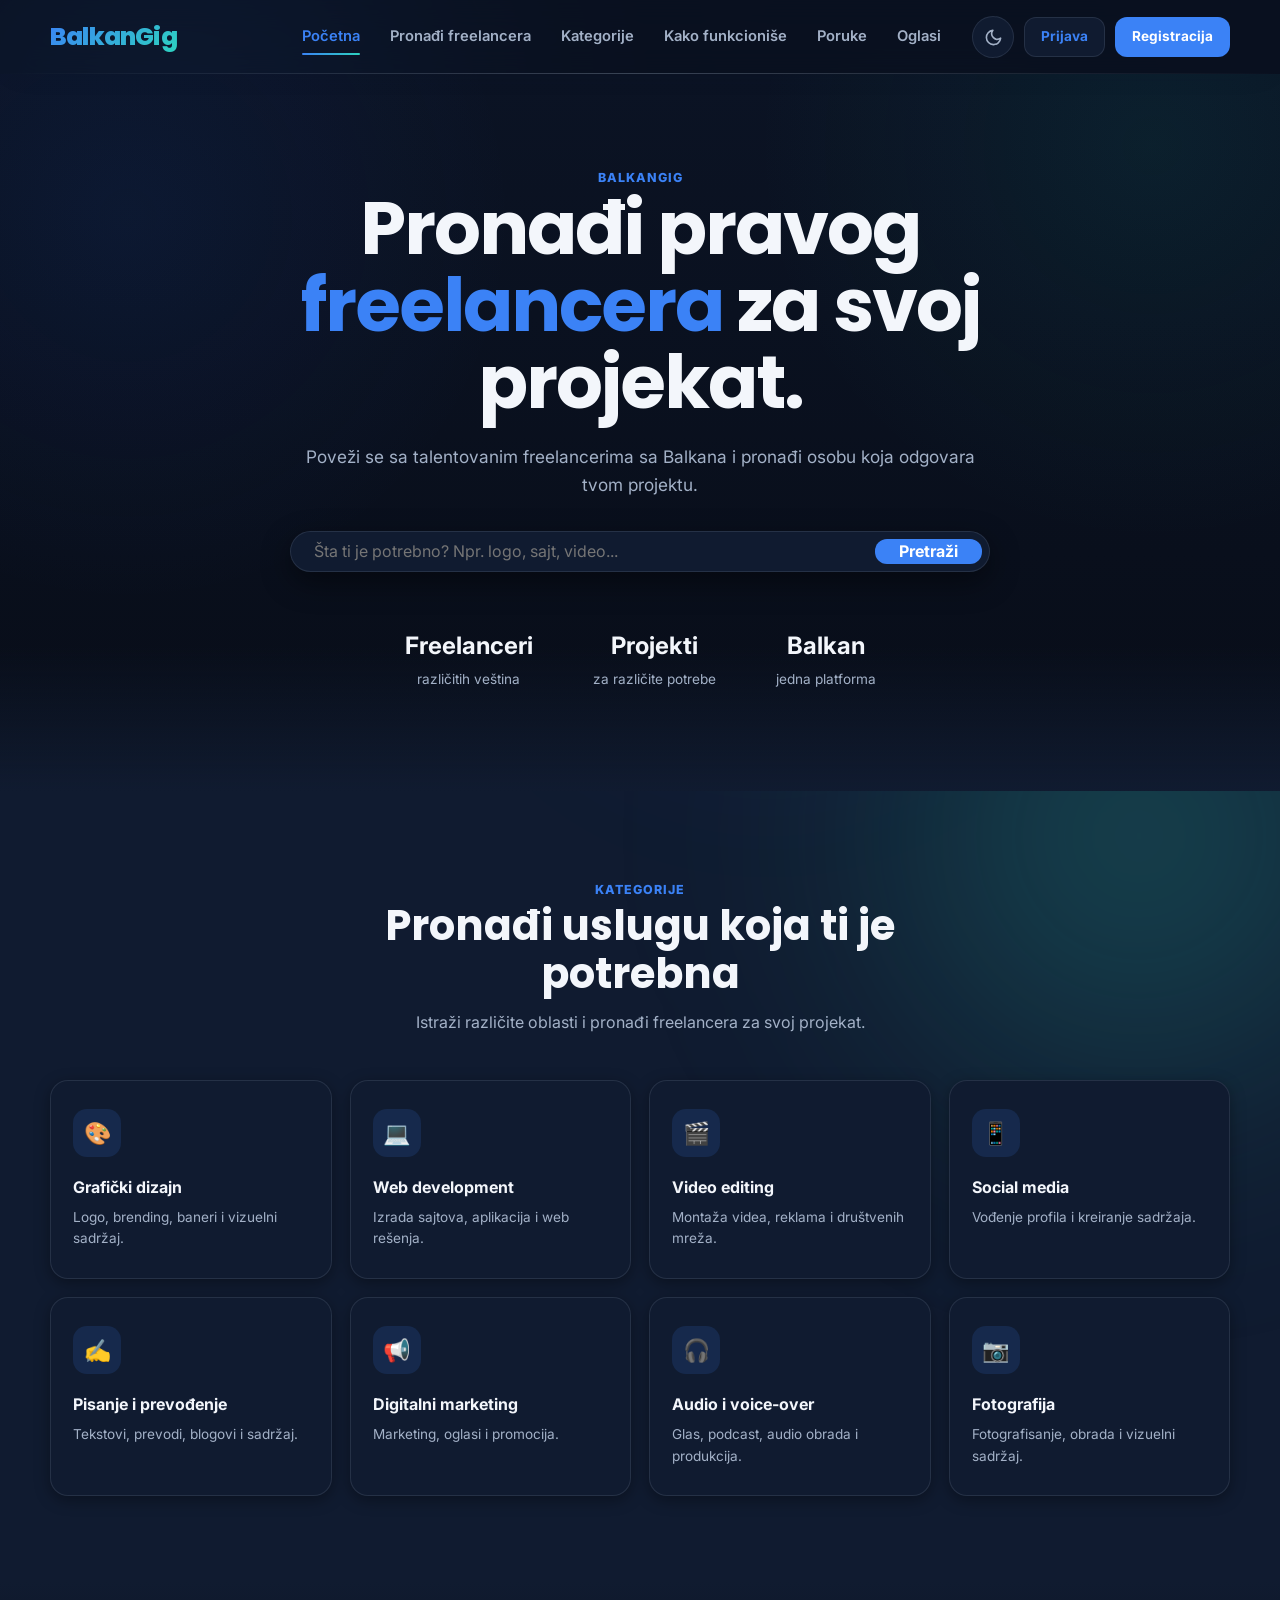
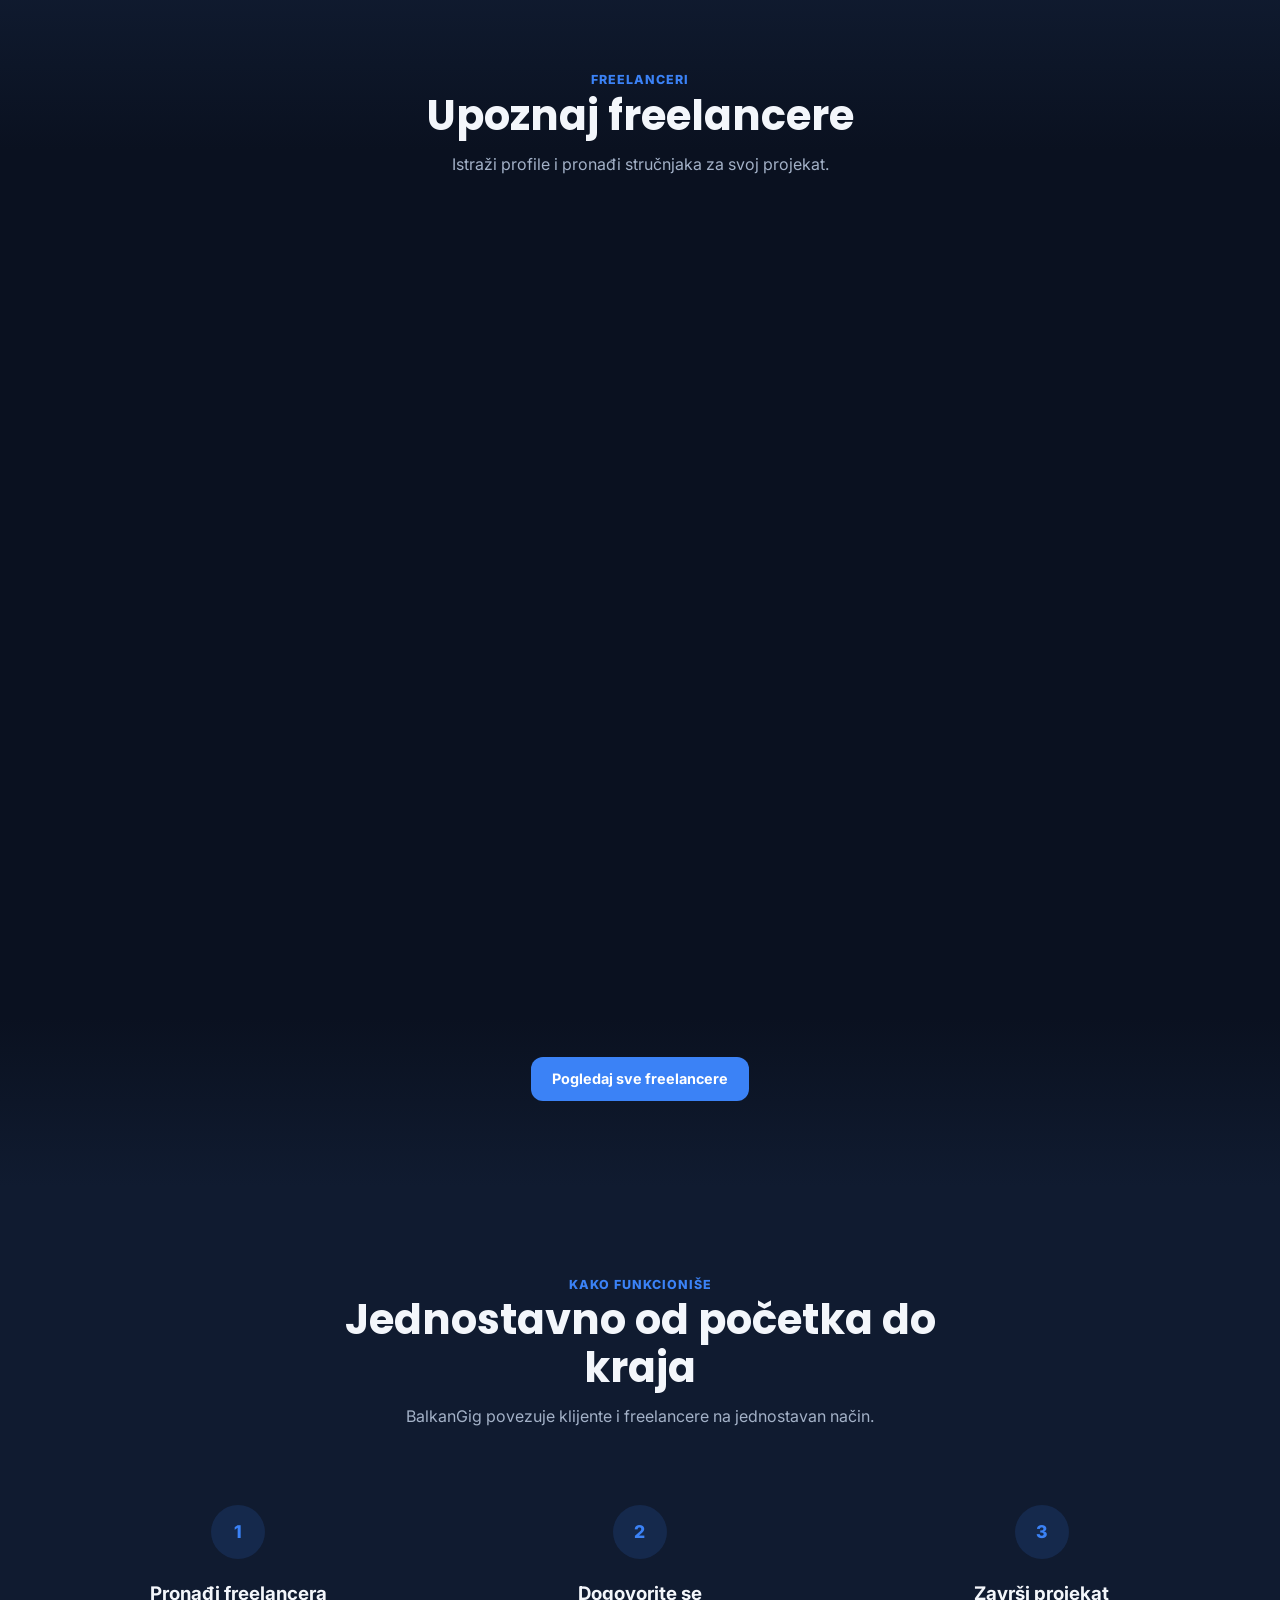
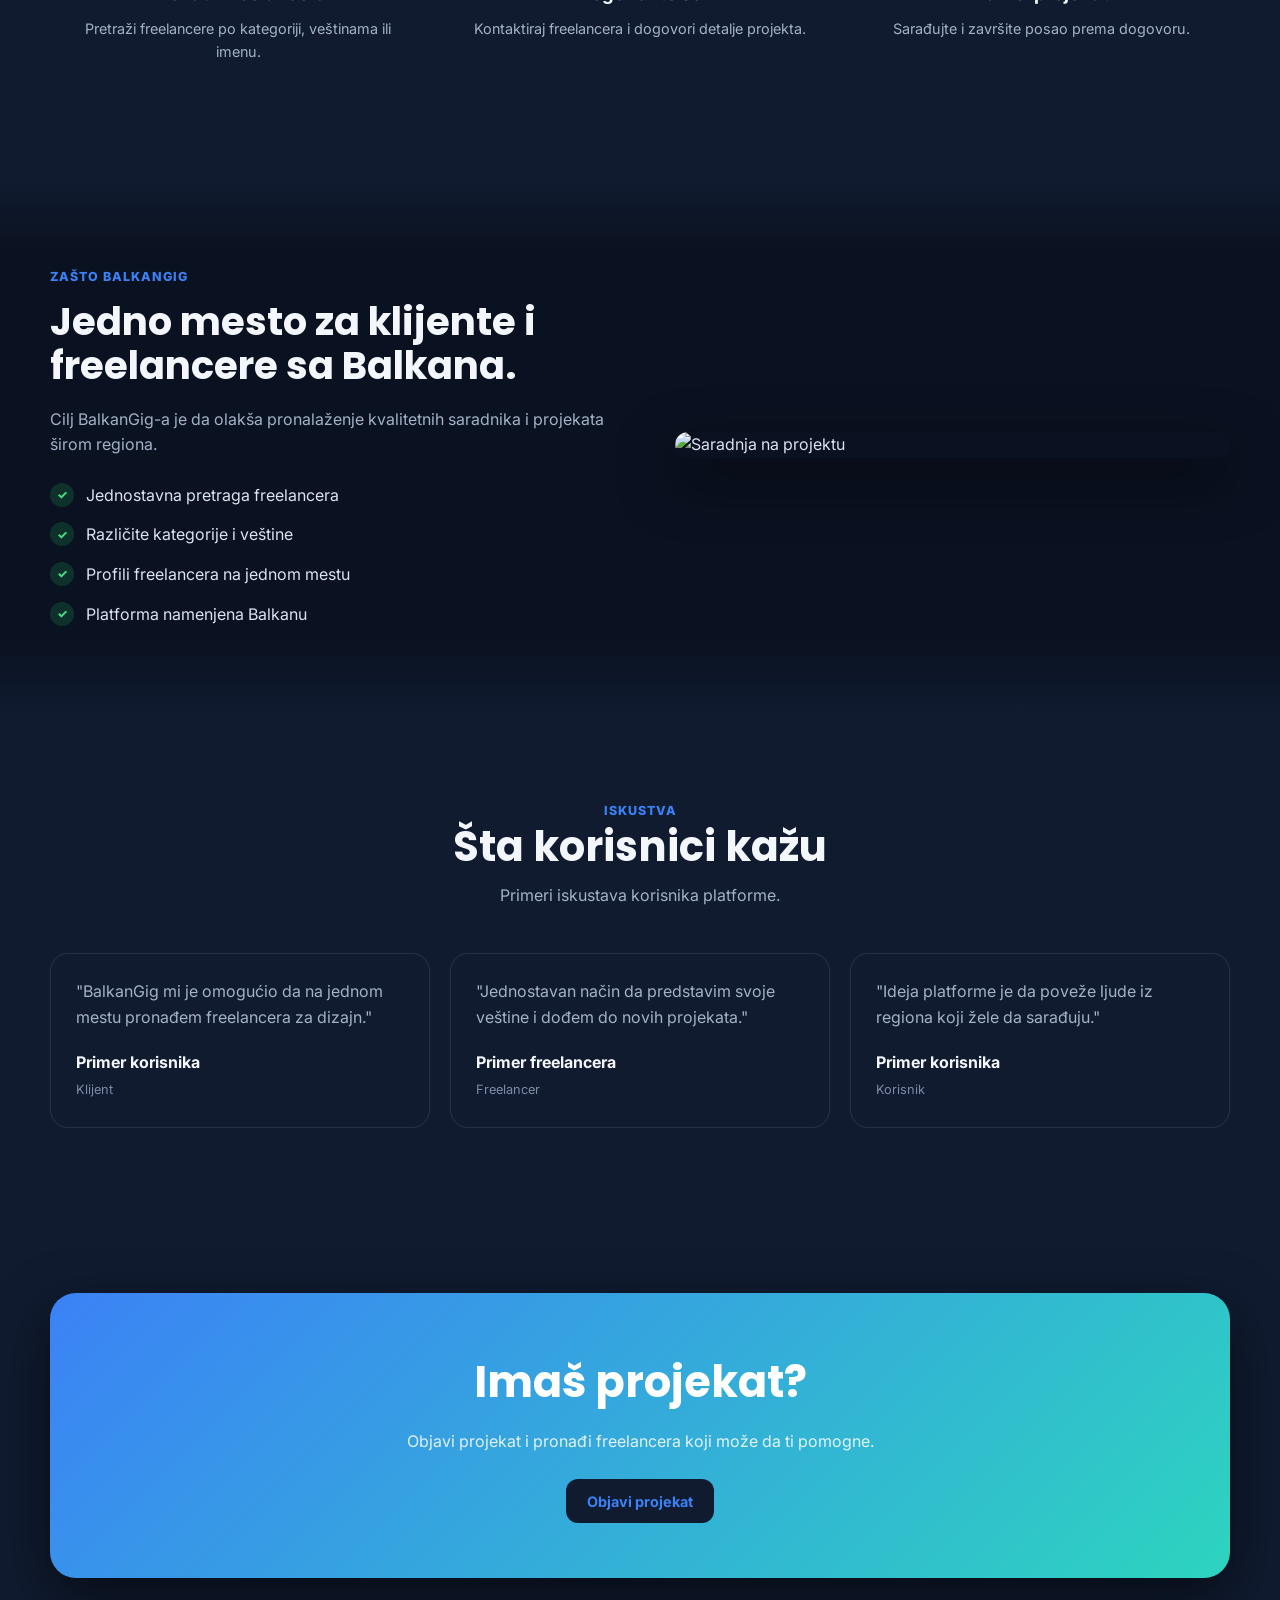
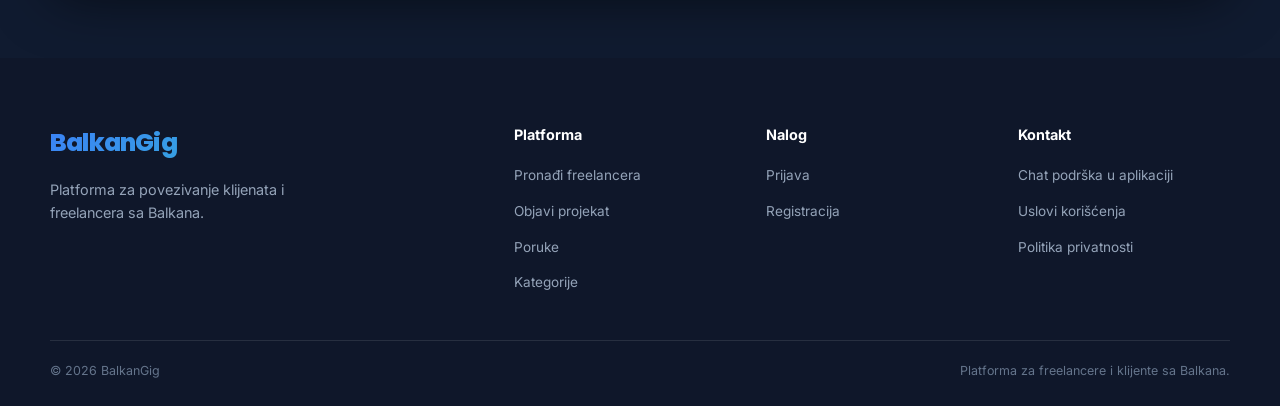
==== commit 11930010: "Add files via upload" ====
--- a/index.html
+++ b/index.html
@@ -37,6 +37,7 @@
         <a href="#kategorije">Kategorije</a>
         <a href="#kako-funkcionise">Kako funkcioniše</a>
             <a href="poruke.html">Poruke</a>
+            <a href="oglasi.html">Oglasi</a>
     </nav>
 
       <div class="nav-actions">
@@ -100,6 +101,7 @@
     <a href="#kako-funkcionise">Kako funkcioniše</a>
 
     <a href="poruke.html">Poruke</a>
+    <a href="oglasi.html">Oglasi</a>
 
   <div class="nav-actions">
       <a href="prijava.html" class="btn btn-outline">
--- a/style.css
+++ b/style.css
@@ -1783,6 +1783,15 @@
   box-shadow: var(--shadow-sm);
 }
 
+.role-toggle.role-toggle-3 {
+  grid-template-columns: 1fr 1fr 1fr;
+}
+
+.role-toggle.role-toggle-3 button {
+  padding: 12px 6px;
+  font-size: 0.78rem;
+}
+
 /* =========================================
    PROFIL FREELANCERA
 ========================================= */
@@ -2782,6 +2791,144 @@
   color: var(--text-soft);
   font-size: 0.8rem;
   text-align: center;
+}
+
+/* Kvačice "poslato / viđeno" ispod mojih poruka */
+.msg-own {
+  display: flex;
+  flex-direction: column;
+  align-items: flex-end;
+  gap: 3px;
+}
+
+.msg-meta {
+  display: flex;
+  align-items: center;
+  gap: 5px;
+  font-size: 0.68rem;
+  color: rgba(255, 255, 255, 0.75);
+  align-self: flex-end;
+}
+
+.msg-seen {
+  letter-spacing: -1px;
+  opacity: 0.7;
+}
+
+.msg-seen.seen {
+  opacity: 1;
+  color: #93f5e1;
+}
+
+/* Online tačkica na avataru sagovornika u zaglavlju chata */
+.chat-avatar-wrap {
+  position: relative;
+  flex-shrink: 0;
+}
+
+.chat-online-dot {
+  position: absolute;
+  right: -1px;
+  bottom: -1px;
+  width: 11px;
+  height: 11px;
+  border-radius: 50%;
+  background: var(--muted);
+  border: 2px solid var(--white);
+  transition: background 0.2s ease;
+}
+
+.chat-online-dot.online {
+  background: #4ade80;
+}
+
+/* Indikator "X kuca..." */
+.typing-row {
+  align-items: center;
+  gap: 8px;
+  margin: -4px 22px 6px;
+  padding: 8px 14px;
+  border-radius: var(--radius-md);
+  background: var(--bg-alt);
+  color: var(--text-soft);
+  font-size: 0.78rem;
+  width: fit-content;
+}
+
+.typing-dots {
+  display: inline-flex;
+  gap: 3px;
+}
+
+.typing-dots span {
+  width: 5px;
+  height: 5px;
+  border-radius: 50%;
+  background: var(--text-soft);
+  animation: typingBounce 1.2s infinite ease-in-out;
+}
+
+.typing-dots span:nth-child(2) { animation-delay: 0.15s; }
+.typing-dots span:nth-child(3) { animation-delay: 0.3s; }
+
+@keyframes typingBounce {
+  0%, 60%, 100% { transform: translateY(0); opacity: 0.5; }
+  30% { transform: translateY(-3px); opacity: 1; }
+}
+
+/* Toast obaveštenje o novoj poruci, gore na stranici */
+.chat-toast {
+  position: fixed;
+  top: 18px;
+  left: 50%;
+  transform: translate(-50%, -140%);
+  z-index: 999;
+  display: flex;
+  align-items: center;
+  gap: 12px;
+  max-width: 360px;
+  padding: 13px 18px;
+  border-radius: var(--radius-md);
+  background: var(--white);
+  border: 1px solid var(--border);
+  box-shadow: var(--shadow-lg);
+  cursor: pointer;
+  opacity: 0;
+  transition: transform 0.3s var(--ease-smooth), opacity 0.3s var(--ease-smooth);
+}
+
+.chat-toast.show {
+  transform: translate(-50%, 0);
+  opacity: 1;
+}
+
+.chat-toast img {
+  width: 34px;
+  height: 34px;
+  border-radius: 50%;
+  object-fit: cover;
+  flex-shrink: 0;
+}
+
+.chat-toast-body strong {
+  display: block;
+  color: var(--heading);
+  font-size: 0.85rem;
+}
+
+.chat-toast-body span {
+  display: block;
+  color: var(--text-soft);
+  font-size: 0.78rem;
+  white-space: nowrap;
+  overflow: hidden;
+  text-overflow: ellipsis;
+  max-width: 250px;
+}
+
+@media (prefers-reduced-motion: reduce) {
+  .chat-toast { transition: opacity 0.2s linear; }
+  .typing-dots span { animation: none; }
 }
 
 .chat-job-panel {
